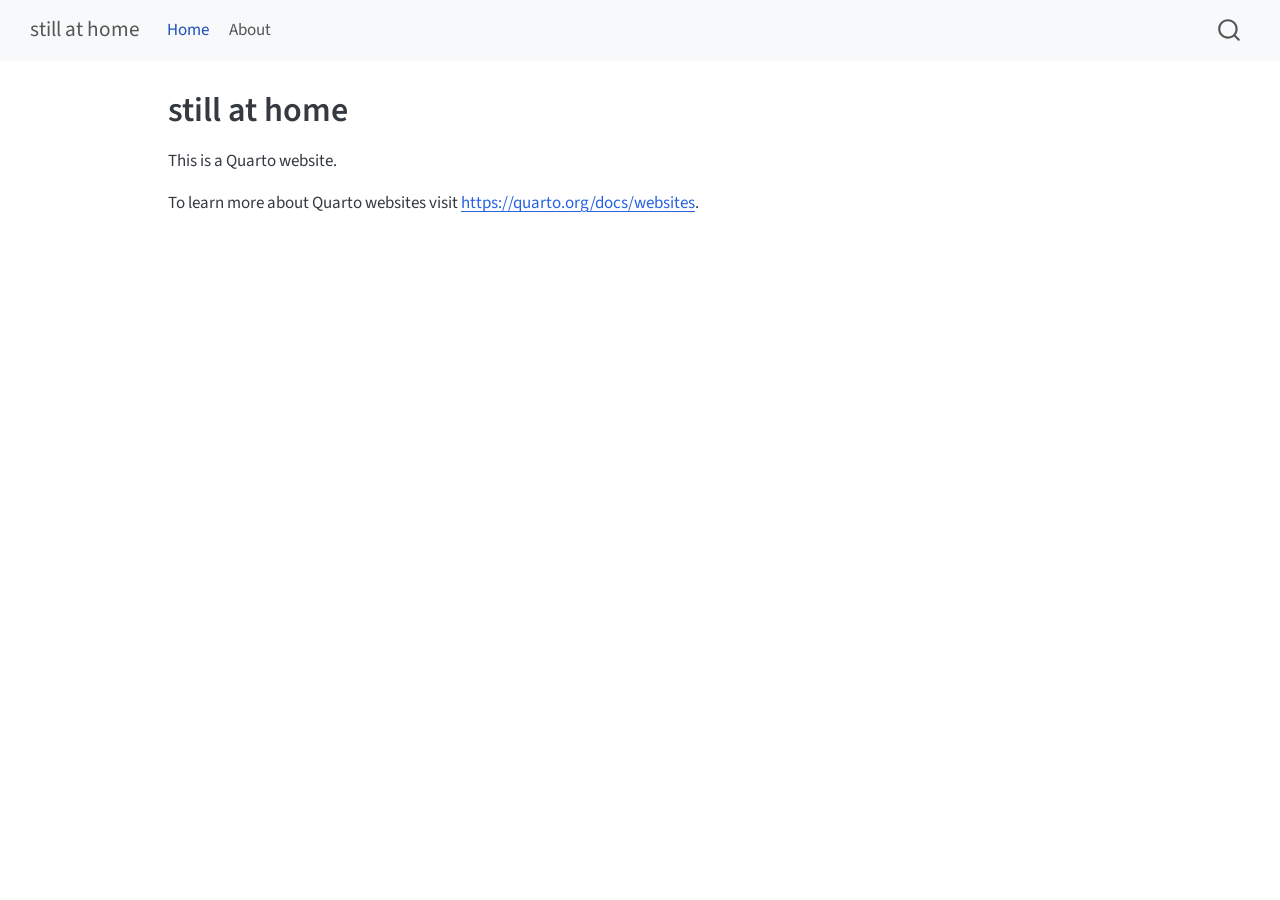
==== index.html @ 6b42e31c "Built site for gh-pages" ====
<!DOCTYPE html>
<html xmlns="http://www.w3.org/1999/xhtml" lang="en" xml:lang="en"><head>

<meta charset="utf-8">
<meta name="generator" content="quarto-1.10.19">

<meta name="viewport" content="width=device-width, initial-scale=1.0, user-scalable=yes">


<title>still at home</title>
<style>
/* Default styles provided by pandoc.
** See https://pandoc.org/MANUAL.html#variables-for-html for config info.
*/
span.smallcaps{font-variant: small-caps;}
div.columns{display: flex; gap: 1.5em;}
div.column{flex: auto;}
@media screen {
div.columns{gap: min(4vw, 1.5em);}
div.column{overflow-x: auto;}
}
div.hanging-indent{margin-left: 1.5em; text-indent: -1.5em;}
ul.task-list{list-style: none;}
ul.task-list li input[type="checkbox"] {
  width: 0.8em;
  margin: 0 0.8em 0.2em -1em; /* quarto-specific, see https://github.com/quarto-dev/quarto-cli/issues/4556 */ 
  vertical-align: middle;
}
</style>


<script src="site_libs/quarto-nav/quarto-nav.js"></script>
<script src="site_libs/quarto-nav/headroom.min.js"></script>
<script src="site_libs/clipboard/clipboard.min.js"></script>
<script src="site_libs/quarto-search/autocomplete.umd.js"></script>
<script src="site_libs/quarto-search/fuse.min.js"></script>
<script src="site_libs/quarto-search/quarto-search.js"></script>
<meta name="quarto:offset" content="./">
<script src="site_libs/quarto-html/quarto.js" type="module"></script>
<script src="site_libs/quarto-html/tabsets/tabsets.js" type="module"></script>
<script src="site_libs/quarto-html/popper.min.js"></script>
<script src="site_libs/quarto-html/tippy.umd.min.js"></script>
<script src="site_libs/quarto-html/anchor.min.js"></script>
<link href="site_libs/quarto-html/tippy.css" rel="stylesheet">
<link href="site_libs/quarto-html/quarto-syntax-highlighting-bf27225e3a48a9273f3daa8f8e829971.css" rel="stylesheet" id="quarto-text-highlighting-styles">
<script src="site_libs/bootstrap/bootstrap.min.js"></script>
<link href="site_libs/bootstrap/bootstrap-icons.css" rel="stylesheet">
<link href="site_libs/bootstrap/bootstrap-22ddd0bc8811bb05b22c9f1af5ad3da3.min.css" rel="stylesheet" append-hash="true" id="quarto-bootstrap" data-mode="light">
<script id="quarto-search-options" type="application/json">{
  "location": "navbar",
  "copy-button": false,
  "collapse-after": 3,
  "panel-placement": "end",
  "type": "overlay",
  "limit": 50,
  "keyboard-shortcut": [
    "f",
    "/",
    "s"
  ],
  "show-item-context": false,
  "language": {
    "search-no-results-text": "No results",
    "search-matching-documents-text": "matching documents",
    "search-copy-link-title": "Copy link to search",
    "search-hide-matches-text": "Hide additional matches",
    "search-more-match-text": "more match in this document",
    "search-more-matches-text": "more matches in this document",
    "search-clear-button-title": "Clear",
    "search-text-placeholder": "",
    "search-detached-cancel-button-title": "Cancel",
    "search-submit-button-title": "Submit",
    "search-label": "Search"
  }
}</script>


<link rel="stylesheet" href="styles.css">
</head>

<body class="nav-fixed quarto-light">

<div id="quarto-search-results"></div>
  <header id="quarto-header" class="headroom fixed-top">
    <nav class="navbar navbar-expand-lg " data-bs-theme="dark">
      <div class="navbar-container container-fluid">
      <div class="navbar-brand-container mx-auto">
    <a class="navbar-brand" href="./index.html">
    <span class="navbar-title">still at home</span>
    </a>
  </div>
            <div id="quarto-search" class="" title="Search"></div>
          <button class="navbar-toggler" type="button" data-bs-toggle="collapse" data-bs-target="#navbarCollapse" aria-controls="navbarCollapse" role="menu" aria-expanded="false" aria-label="Toggle navigation" onclick="if (window.quartoToggleHeadroom) { window.quartoToggleHeadroom(); }">
  <span class="navbar-toggler-icon"></span>
</button>
          <div class="collapse navbar-collapse" id="navbarCollapse">
            <ul class="navbar-nav navbar-nav-scroll me-auto">
  <li class="nav-item">
    <a class="nav-link active" href="./index.html" aria-current="page"> 
<span class="menu-text">Home</span></a>
  </li>  
  <li class="nav-item">
    <a class="nav-link" href="./about.html"> 
<span class="menu-text">About</span></a>
  </li>  
</ul>
          </div> <!-- /navcollapse -->
            <div class="quarto-navbar-tools">
</div>
      </div> <!-- /container-fluid -->
    </nav>
</header>
<!-- content -->
<div id="quarto-content" class="quarto-container page-columns page-rows-contents page-layout-article page-navbar">
<!-- sidebar -->
<!-- margin-sidebar -->
    <div id="quarto-margin-sidebar" class="sidebar margin-sidebar zindex-bottom">
        
    </div>
<!-- main -->
<main class="content" id="quarto-document-content">

<header id="title-block-header" class="quarto-title-block default">
<div class="quarto-title">
<h1 class="title">still at home</h1>
</div>



<div class="quarto-title-meta">

    
  
    
  </div>
  


</header>


<p>This is a Quarto website.</p>
<p>To learn more about Quarto websites visit <a href="https://quarto.org/docs/websites" class="uri">https://quarto.org/docs/websites</a>.</p>



</main> <!-- /main -->
<script id="quarto-html-after-body" type="application/javascript">
  window.document.addEventListener("DOMContentLoaded", function (event) {
    const icon = "";
    const anchorJS = new window.AnchorJS();
    anchorJS.options = {
      placement: 'right',
      icon: icon
    };
    anchorJS.add('.anchored');
    const isCodeAnnotation = (el) => {
      for (const clz of el.classList) {
        if (clz.startsWith('code-annotation-')) {                     
          return true;
        }
      }
      return false;
    }
    const onCopySuccess = function(e) {
      // button target
      const button = e.trigger;
      // don't keep focus
      button.blur();
      // flash "checked"
      button.classList.add('code-copy-button-checked');
      var currentTitle = button.getAttribute("title");
      button.setAttribute("title", "Copied!");
      let tooltip;
      if (window.bootstrap) {
        button.setAttribute("data-bs-toggle", "tooltip");
        button.setAttribute("data-bs-placement", "left");
        button.setAttribute("data-bs-title", "Copied!");
        tooltip = new bootstrap.Tooltip(button, 
          { trigger: "manual", 
            customClass: "code-copy-button-tooltip",
            offset: [0, -8]});
        tooltip.show();    
      }
      setTimeout(function() {
        if (tooltip) {
          tooltip.hide();
          button.removeAttribute("data-bs-title");
          button.removeAttribute("data-bs-toggle");
          button.removeAttribute("data-bs-placement");
        }
        button.setAttribute("title", currentTitle);
        button.classList.remove('code-copy-button-checked');
      }, 1000);
      // clear code selection
      e.clearSelection();
    }
    const getTextToCopy = function(trigger) {
      const outerScaffold = trigger.parentElement.cloneNode(true);
      const codeEl = outerScaffold.querySelector('code');
      for (const childEl of codeEl.children) {
        if (isCodeAnnotation(childEl)) {
          childEl.remove();
        }
      }
      return codeEl.innerText;
    }
    const clipboard = new window.ClipboardJS('.code-copy-button:not([data-in-quarto-modal])', {
      text: getTextToCopy
    });
    clipboard.on('success', onCopySuccess);
    if (window.document.getElementById('quarto-embedded-source-code-modal')) {
      const clipboardModal = new window.ClipboardJS('.code-copy-button[data-in-quarto-modal]', {
        text: getTextToCopy,
        container: window.document.getElementById('quarto-embedded-source-code-modal')
      });
      clipboardModal.on('success', onCopySuccess);
    }
      var localhostRegex = new RegExp(/^(?:http|https):\/\/localhost\:?[0-9]*\//);
      var mailtoRegex = new RegExp(/^mailto:/);
        var filterRegex = new RegExp('/' + window.location.host + '/');
      var isInternal = (href) => {
          return filterRegex.test(href) || localhostRegex.test(href) || mailtoRegex.test(href);
      }
      // Inspect non-navigation links and adorn them if external
     var links = window.document.querySelectorAll('a[href]:not(.nav-link):not(.navbar-brand):not(.toc-action):not(.sidebar-link):not(.sidebar-item-toggle):not(.pagination-link):not(.no-external):not([aria-hidden]):not(.dropdown-item):not(.quarto-navigation-tool):not(.about-link)');
      for (var i=0; i<links.length; i++) {
        const link = links[i];
        if (!isInternal(link.href)) {
          // undo the damage that might have been done by quarto-nav.js in the case of
          // links that we want to consider external
          if (link.dataset.originalHref !== undefined) {
            link.href = link.dataset.originalHref;
          }
        }
      }
    function tippyHover(el, contentFn, onTriggerFn, onUntriggerFn) {
      const config = {
        allowHTML: true,
        maxWidth: 500,
        delay: 100,
        arrow: false,
        appendTo: function(el) {
            return el.parentElement;
        },
        interactive: true,
        interactiveBorder: 10,
        theme: 'quarto',
        placement: 'bottom-start',
      };
      if (contentFn) {
        config.content = contentFn;
      }
      if (onTriggerFn) {
        config.onTrigger = onTriggerFn;
      }
      if (onUntriggerFn) {
        config.onUntrigger = onUntriggerFn;
      }
      window.tippy(el, config); 
    }
    const noterefs = window.document.querySelectorAll('a[role="doc-noteref"]');
    for (var i=0; i<noterefs.length; i++) {
      const ref = noterefs[i];
      tippyHover(ref, function() {
        // use id or data attribute instead here
        let href = ref.getAttribute('data-footnote-href') || ref.getAttribute('href');
        try { href = new URL(href).hash; } catch {}
        const id = href.replace(/^#\/?/, "");
        const note = window.document.getElementById(id);
        if (note) {
          return note.innerHTML;
        } else {
          return "";
        }
      });
    }
    const xrefs = window.document.querySelectorAll('a.quarto-xref');
    const processXRef = (id, note) => {
      // Strip column container classes
      const stripColumnClz = (el) => {
        el.classList.remove("page-full", "page-columns");
        if (el.children) {
          for (const child of el.children) {
            stripColumnClz(child);
          }
        }
      }
      stripColumnClz(note)
      if (id === null || id.startsWith('sec-')) {
        // Special case sections, only their first couple elements
        const container = document.createElement("div");
        if (note.children && note.children.length > 2) {
          container.appendChild(note.children[0].cloneNode(true));
          for (let i = 1; i < note.children.length; i++) {
            const child = note.children[i];
            if (child.tagName === "P" && child.innerText === "") {
              continue;
            } else {
              container.appendChild(child.cloneNode(true));
              break;
            }
          }
          if (window.Quarto?.typesetMath) {
            window.Quarto.typesetMath(container);
          }
          return container.innerHTML
        } else {
          if (window.Quarto?.typesetMath) {
            window.Quarto.typesetMath(note);
          }
          return note.innerHTML;
        }
      } else {
        // Remove any anchor links if they are present
        const anchorLink = note.querySelector('a.anchorjs-link');
        if (anchorLink) {
          anchorLink.remove();
        }
        if (window.Quarto?.typesetMath) {
          window.Quarto.typesetMath(note);
        }
        if (note.classList.contains("callout")) {
          return note.outerHTML;
        } else {
          return note.innerHTML;
        }
      }
    }
    for (var i=0; i<xrefs.length; i++) {
      const xref = xrefs[i];
      tippyHover(xref, undefined, function(instance) {
        instance.disable();
        let url = xref.getAttribute('href');
        let hash = undefined; 
        if (url.startsWith('#')) {
          hash = url;
        } else {
          try { hash = new URL(url).hash; } catch {}
        }
        if (hash) {
          const id = hash.replace(/^#\/?/, "");
          const note = window.document.getElementById(id);
          if (note !== null) {
            try {
              const html = processXRef(id, note.cloneNode(true));
              instance.setContent(html);
            } finally {
              instance.enable();
              instance.show();
            }
          } else {
            // See if we can fetch this
            fetch(url.split('#')[0])
            .then(res => res.text())
            .then(html => {
              const parser = new DOMParser();
              const htmlDoc = parser.parseFromString(html, "text/html");
              const note = htmlDoc.getElementById(id);
              if (note !== null) {
                const html = processXRef(id, note);
                instance.setContent(html);
              } 
            }).finally(() => {
              instance.enable();
              instance.show();
            });
          }
        } else {
          // See if we can fetch a full url (with no hash to target)
          // This is a special case and we should probably do some content thinning / targeting
          fetch(url)
          .then(res => res.text())
          .then(html => {
            const parser = new DOMParser();
            const htmlDoc = parser.parseFromString(html, "text/html");
            const note = htmlDoc.querySelector('main.content');
            if (note !== null) {
              // This should only happen for chapter cross references
              // (since there is no id in the URL)
              // remove the first header
              if (note.children.length > 0 && note.children[0].tagName === "HEADER") {
                note.children[0].remove();
              }
              const html = processXRef(null, note);
              instance.setContent(html);
            } 
          }).finally(() => {
            instance.enable();
            instance.show();
          });
        }
      }, function(instance) {
      });
    }
        let selectedAnnoteEl;
        const selectorForAnnotation = ( cell, annotation) => {
          let cellAttr = 'data-code-cell="' + cell + '"';
          let lineAttr = 'data-code-annotation="' +  annotation + '"';
          const selector = 'span[' + cellAttr + '][' + lineAttr + ']';
          return selector;
        }
        const selectCodeLines = (annoteEl) => {
          const doc = window.document;
          const targetCell = annoteEl.getAttribute("data-target-cell");
          const targetAnnotation = annoteEl.getAttribute("data-target-annotation");
          const annoteSpan = window.document.querySelector(selectorForAnnotation(targetCell, targetAnnotation));
          const lines = annoteSpan.getAttribute("data-code-lines").split(",");
          const lineIds = lines.map((line) => {
            return targetCell + "-" + line;
          })
          let top = null;
          let height = null;
          let parent = null;
          if (lineIds.length > 0) {
              //compute the position of the single el (top and bottom and make a div)
              const el = window.document.getElementById(lineIds[0]);
              top = el.offsetTop;
              height = el.offsetHeight;
              parent = el.parentElement.parentElement;
            if (lineIds.length > 1) {
              const lastEl = window.document.getElementById(lineIds[lineIds.length - 1]);
              const bottom = lastEl.offsetTop + lastEl.offsetHeight;
              height = bottom - top;
            }
            if (top !== null && height !== null && parent !== null) {
              // cook up a div (if necessary) and position it 
              let div = window.document.getElementById("code-annotation-line-highlight");
              if (div === null) {
                div = window.document.createElement("div");
                div.setAttribute("id", "code-annotation-line-highlight");
                div.style.position = 'absolute';
                parent.appendChild(div);
              }
              div.style.top = top - 2 + "px";
              div.style.height = height + 4 + "px";
              div.style.left = 0;
              let gutterDiv = window.document.getElementById("code-annotation-line-highlight-gutter");
              if (gutterDiv === null) {
                gutterDiv = window.document.createElement("div");
                gutterDiv.setAttribute("id", "code-annotation-line-highlight-gutter");
                gutterDiv.style.position = 'absolute';
                const codeCell = window.document.getElementById(targetCell);
                const gutter = codeCell.querySelector('.code-annotation-gutter');
                gutter.appendChild(gutterDiv);
              }
              gutterDiv.style.top = top - 2 + "px";
              gutterDiv.style.height = height + 4 + "px";
            }
            selectedAnnoteEl = annoteEl;
          }
        };
        const unselectCodeLines = () => {
          const elementsIds = ["code-annotation-line-highlight", "code-annotation-line-highlight-gutter"];
          elementsIds.forEach((elId) => {
            const div = window.document.getElementById(elId);
            if (div) {
              div.remove();
            }
          });
          selectedAnnoteEl = undefined;
        };
          // Handle positioning of the toggle
      window.addEventListener(
        "resize",
        throttle(() => {
          elRect = undefined;
          if (selectedAnnoteEl) {
            selectCodeLines(selectedAnnoteEl);
          }
        }, 10)
      );
      function throttle(fn, ms) {
      let throttle = false;
      let timer;
        return (...args) => {
          if(!throttle) { // first call gets through
              fn.apply(this, args);
              throttle = true;
          } else { // all the others get throttled
              if(timer) clearTimeout(timer); // cancel #2
              timer = setTimeout(() => {
                fn.apply(this, args);
                timer = throttle = false;
              }, ms);
          }
        };
      }
        // Attach click handler to the DT
        const annoteDls = window.document.querySelectorAll('dt[data-target-cell]');
        for (const annoteDlNode of annoteDls) {
          annoteDlNode.addEventListener('click', (event) => {
            const clickedEl = event.target;
            if (clickedEl !== selectedAnnoteEl) {
              unselectCodeLines();
              const activeEl = window.document.querySelector('dt[data-target-cell].code-annotation-active');
              if (activeEl) {
                activeEl.classList.remove('code-annotation-active');
              }
              selectCodeLines(clickedEl);
              clickedEl.classList.add('code-annotation-active');
            } else {
              // Unselect the line
              unselectCodeLines();
              clickedEl.classList.remove('code-annotation-active');
            }
          });
        }
    const findCites = (el) => {
      const parentEl = el.parentElement;
      if (parentEl) {
        const cites = parentEl.dataset.cites;
        if (cites) {
          return {
            el,
            cites: cites.split(' ')
          };
        } else {
          return findCites(el.parentElement)
        }
      } else {
        return undefined;
      }
    };
    var bibliorefs = window.document.querySelectorAll('a[role="doc-biblioref"]');
    for (var i=0; i<bibliorefs.length; i++) {
      const ref = bibliorefs[i];
      const citeInfo = findCites(ref);
      if (citeInfo) {
        tippyHover(citeInfo.el, function() {
          var popup = window.document.createElement('div');
          citeInfo.cites.forEach(function(cite) {
            var citeDiv = window.document.createElement('div');
            citeDiv.classList.add('hanging-indent');
            citeDiv.classList.add('csl-entry');
            var biblioDiv = window.document.getElementById('ref-' + cite);
            if (biblioDiv) {
              citeDiv.innerHTML = biblioDiv.innerHTML;
            }
            popup.appendChild(citeDiv);
          });
          return popup.innerHTML;
        });
      }
    }
  });
  </script>
</div> <!-- /content -->




</body></html>
---- site_libs/quarto-html/tippy.css ----
.tippy-box[data-animation=fade][data-state=hidden]{opacity:0}[data-tippy-root]{max-width:calc(100vw - 10px)}.tippy-box{position:relative;background-color:#333;color:#fff;border-radius:4px;font-size:14px;line-height:1.4;white-space:normal;outline:0;transition-property:transform,visibility,opacity}.tippy-box[data-placement^=top]>.tippy-arrow{bottom:0}.tippy-box[data-placement^=top]>.tippy-arrow:before{bottom:-7px;left:0;border-width:8px 8px 0;border-top-color:initial;transform-origin:center top}.tippy-box[data-placement^=bottom]>.tippy-arrow{top:0}.tippy-box[data-placement^=bottom]>.tippy-arrow:before{top:-7px;left:0;border-width:0 8px 8px;border-bottom-color:initial;transform-origin:center bottom}.tippy-box[data-placement^=left]>.tippy-arrow{right:0}.tippy-box[data-placement^=left]>.tippy-arrow:before{border-width:8px 0 8px 8px;border-left-color:initial;right:-7px;transform-origin:center left}.tippy-box[data-placement^=right]>.tippy-arrow{left:0}.tippy-box[data-placement^=right]>.tippy-arrow:before{left:-7px;border-width:8px 8px 8px 0;border-right-color:initial;transform-origin:center right}.tippy-box[data-inertia][data-state=visible]{transition-timing-function:cubic-bezier(.54,1.5,.38,1.11)}.tippy-arrow{width:16px;height:16px;color:#333}.tippy-arrow:before{content:"";position:absolute;border-color:transparent;border-style:solid}.tippy-content{position:relative;padding:5px 9px;z-index:1}
---- site_libs/quarto-html/quarto-syntax-highlighting-bf27225e3a48a9273f3daa8f8e829971.css ----
/* quarto syntax highlight colors */
:root {
  --quarto-hl-ot-color: #003B4F;
  --quarto-hl-at-color: #657422;
  --quarto-hl-ss-color: #20794D;
  --quarto-hl-an-color: #5E5E5E;
  --quarto-hl-fu-color: #4758AB;
  --quarto-hl-st-color: #20794D;
  --quarto-hl-cf-color: #003B4F;
  --quarto-hl-op-color: #5E5E5E;
  --quarto-hl-er-color: #AD0000;
  --quarto-hl-bn-color: #AD0000;
  --quarto-hl-al-color: #AD0000;
  --quarto-hl-va-color: #111111;
  --quarto-hl-bu-color: inherit;
  --quarto-hl-ex-color: inherit;
  --quarto-hl-pp-color: #AD0000;
  --quarto-hl-in-color: #5E5E5E;
  --quarto-hl-vs-color: #20794D;
  --quarto-hl-wa-color: #5E5E5E;
  --quarto-hl-do-color: #5E5E5E;
  --quarto-hl-im-color: #00769E;
  --quarto-hl-ch-color: #20794D;
  --quarto-hl-dt-color: #AD0000;
  --quarto-hl-fl-color: #AD0000;
  --quarto-hl-co-color: #5E5E5E;
  --quarto-hl-cv-color: #5E5E5E;
  --quarto-hl-cn-color: #8f5902;
  --quarto-hl-sc-color: #5E5E5E;
  --quarto-hl-dv-color: #AD0000;
  --quarto-hl-kw-color: #003B4F;
}

/* other quarto variables */
:root {
  --quarto-font-monospace: SFMono-Regular, Menlo, Monaco, Consolas, "Liberation Mono", "Courier New", monospace;
}

/* syntax highlight based on Pandoc's rules */
pre > code.sourceCode > span {
  color: #003B4F;
}

code.sourceCode > span {
  color: #003B4F;
}

div.sourceCode,
div.sourceCode pre.sourceCode {
  color: #003B4F;
}

/* Normal */
code span {
  color: #003B4F;
}

/* Alert */
code span.al {
  color: #AD0000;
  font-style: inherit;
}

/* Annotation */
code span.an {
  color: #5E5E5E;
  font-style: inherit;
}

/* Attribute */
code span.at {
  color: #657422;
  font-style: inherit;
}

/* BaseN */
code span.bn {
  color: #AD0000;
  font-style: inherit;
}

/* BuiltIn */
code span.bu {
  font-style: inherit;
}

/* ControlFlow */
code span.cf {
  color: #003B4F;
  font-weight: bold;
  font-style: inherit;
}

/* Char */
code span.ch {
  color: #20794D;
  font-style: inherit;
}

/* Constant */
code span.cn {
  color: #8f5902;
  font-style: inherit;
}

/* Comment */
code span.co {
  color: #5E5E5E;
  font-style: inherit;
}

/* CommentVar */
code span.cv {
  color: #5E5E5E;
  font-style: italic;
}

/* Documentation */
code span.do {
  color: #5E5E5E;
  font-style: italic;
}

/* DataType */
code span.dt {
  color: #AD0000;
  font-style: inherit;
}

/* DecVal */
code span.dv {
  color: #AD0000;
  font-style: inherit;
}

/* Error */
code span.er {
  color: #AD0000;
  font-style: inherit;
}

/* Extension */
code span.ex {
  font-style: inherit;
}

/* Float */
code span.fl {
  color: #AD0000;
  font-style: inherit;
}

/* Function */
code span.fu {
  color: #4758AB;
  font-style: inherit;
}

/* Import */
code span.im {
  color: #00769E;
  font-style: inherit;
}

/* Information */
code span.in {
  color: #5E5E5E;
  font-style: inherit;
}

/* Keyword */
code span.kw {
  color: #003B4F;
  font-weight: bold;
  font-style: inherit;
}

/* Operator */
code span.op {
  color: #5E5E5E;
  font-style: inherit;
}

/* Other */
code span.ot {
  color: #003B4F;
  font-style: inherit;
}

/* Preprocessor */
code span.pp {
  color: #AD0000;
  font-style: inherit;
}

/* SpecialChar */
code span.sc {
  color: #5E5E5E;
  font-style: inherit;
}

/* SpecialString */
code span.ss {
  color: #20794D;
  font-style: inherit;
}

/* String */
code span.st {
  color: #20794D;
  font-style: inherit;
}

/* Variable */
code span.va {
  color: #111111;
  font-style: inherit;
}

/* VerbatimString */
code span.vs {
  color: #20794D;
  font-style: inherit;
}

/* Warning */
code span.wa {
  color: #5E5E5E;
  font-style: italic;
}

.prevent-inlining {
  content: "</";
}

/*# sourceMappingURL=8be38f48d34c45af72792cbd699585e7.css.map */
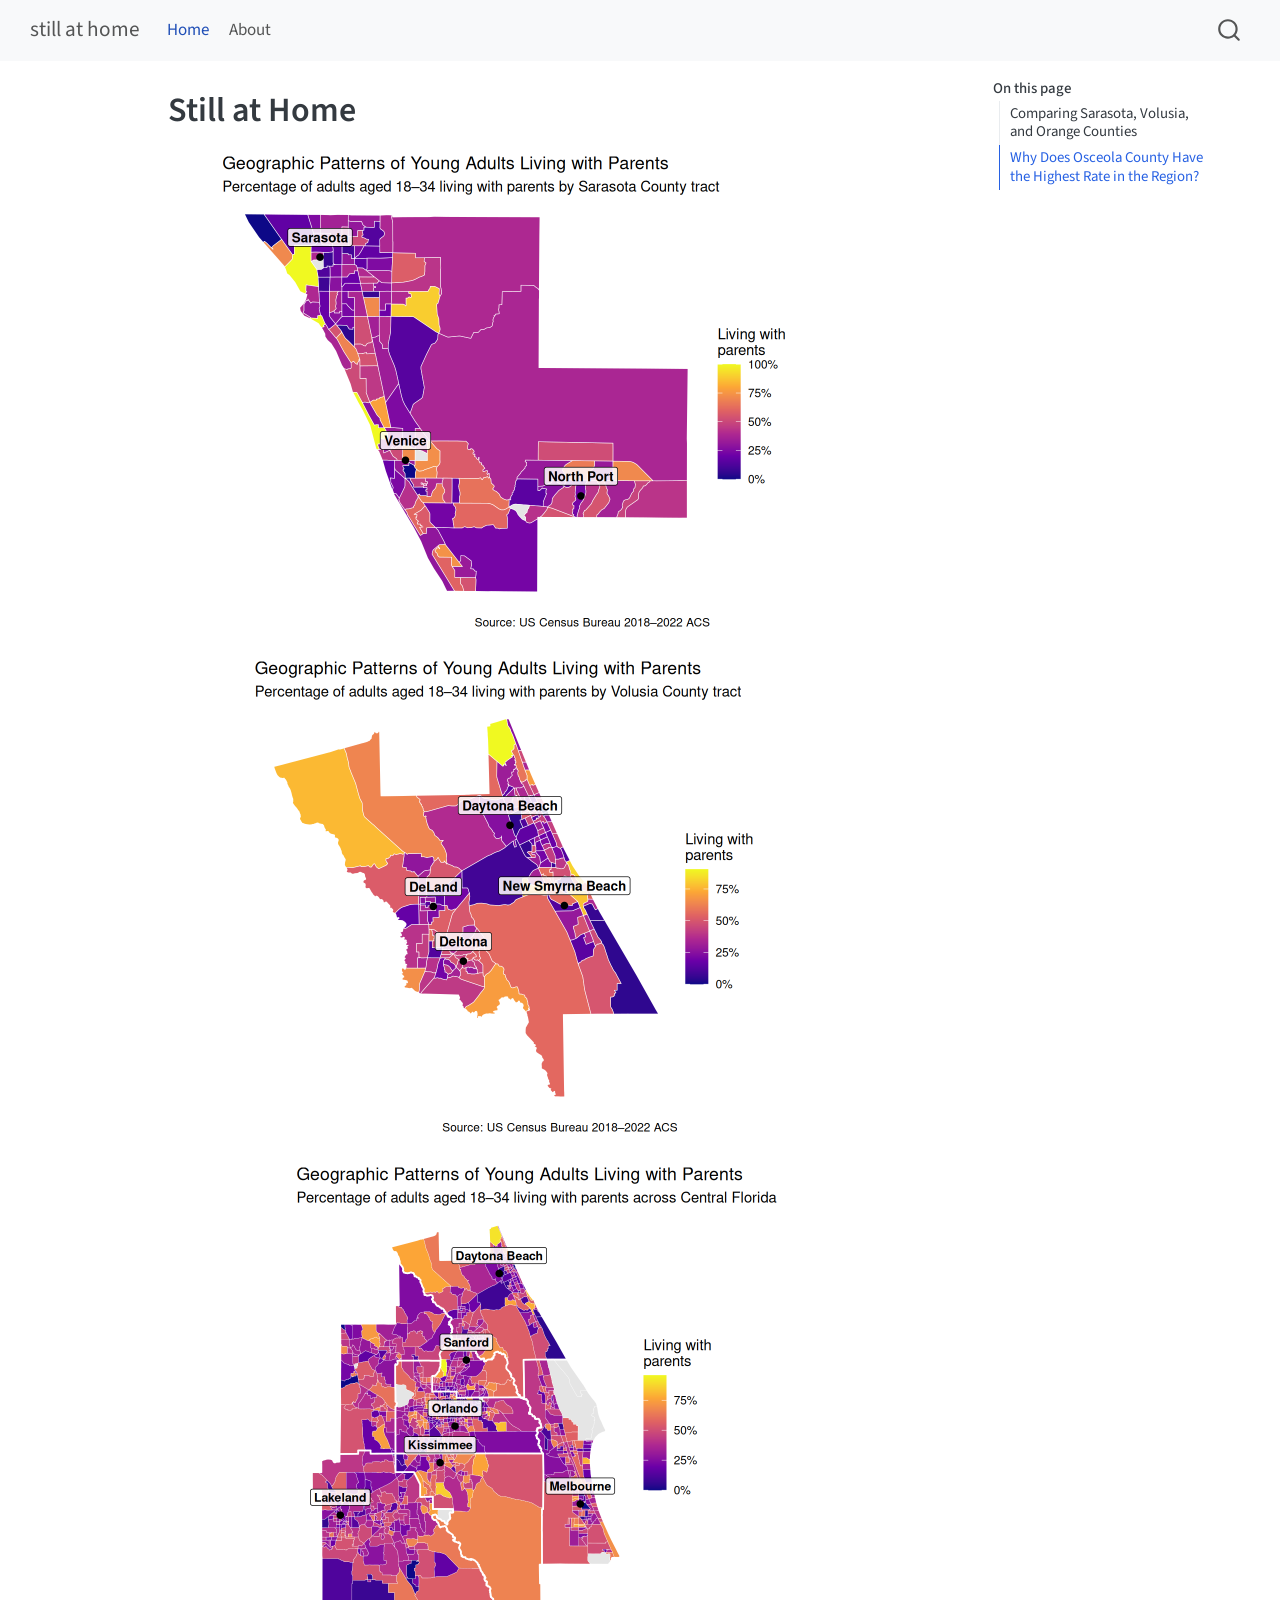
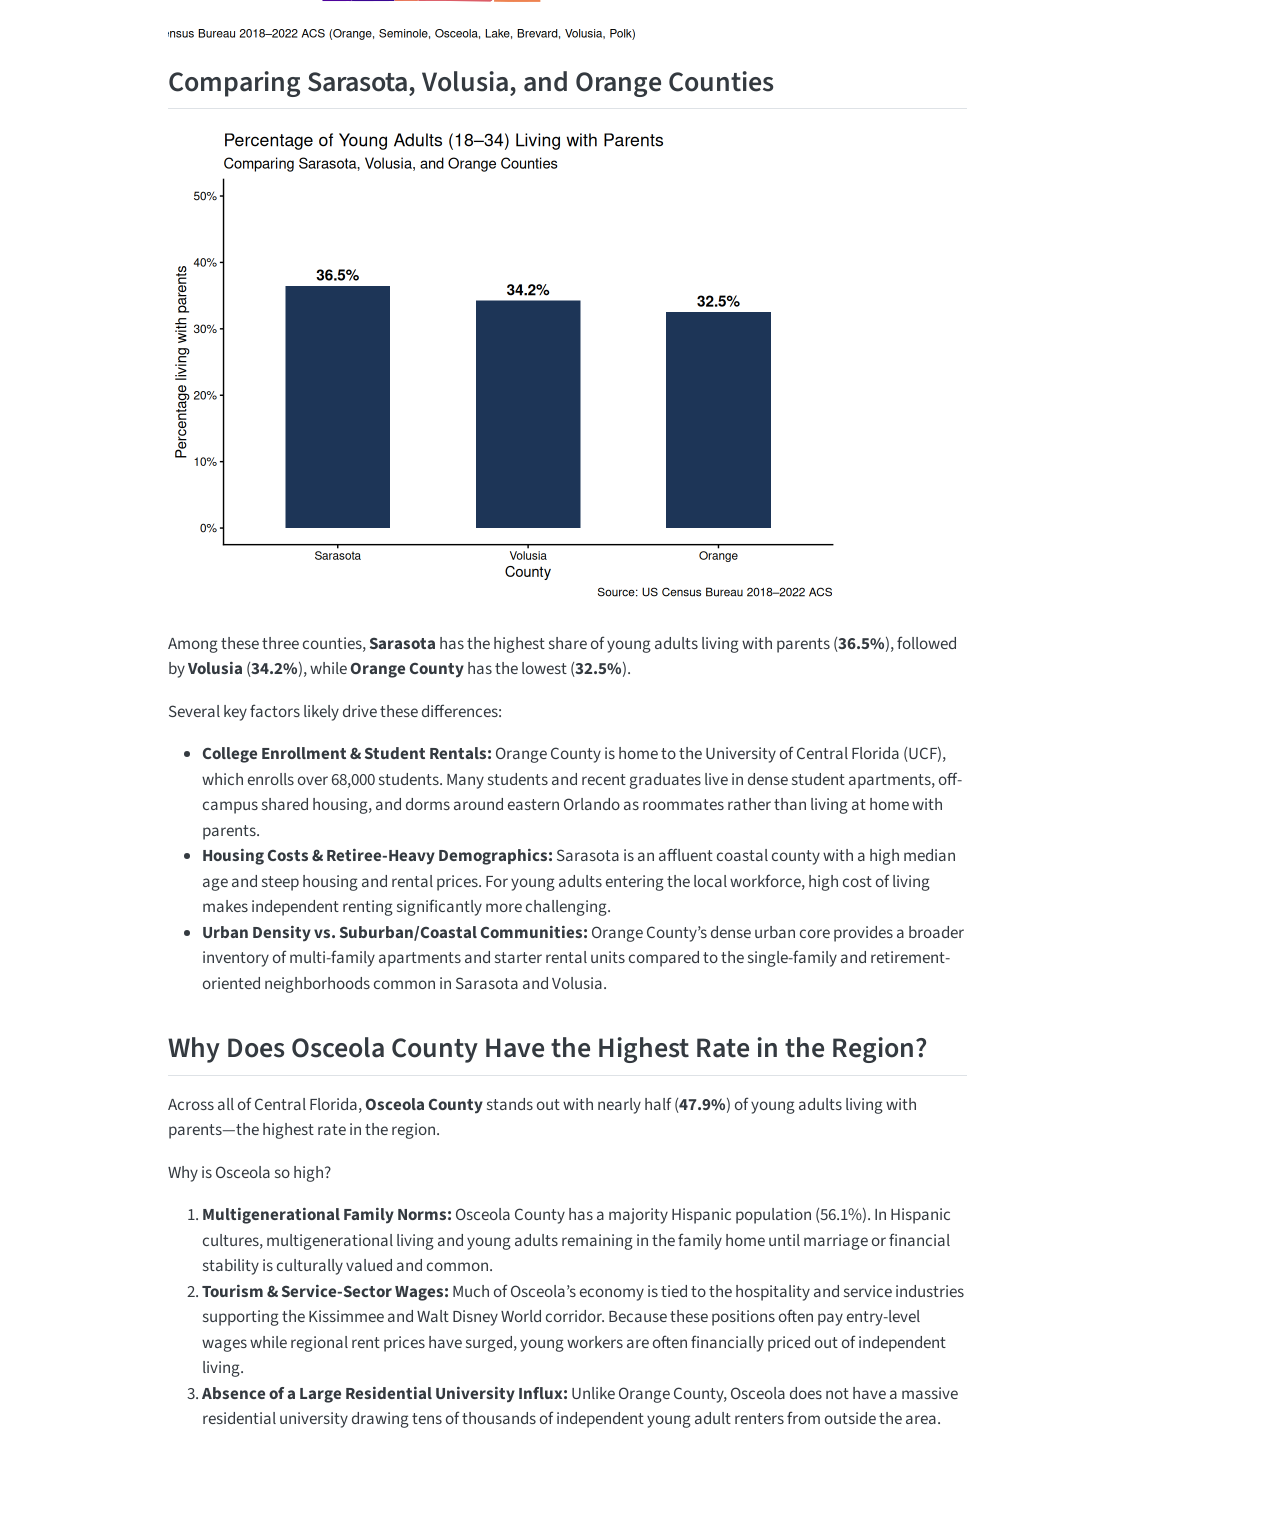
==== commit 492e9e89: "Built site for gh-pages" ====
--- a/index.html
+++ b/index.html
@@ -7,7 +7,7 @@
 <meta name="viewport" content="width=device-width, initial-scale=1.0, user-scalable=yes">
 
 
-<title>still at home</title>
+<title>Still at Home – still at home</title>
 <style>
 /* Default styles provided by pandoc.
 ** See https://pandoc.org/MANUAL.html#variables-for-html for config info.
@@ -114,15 +114,22 @@
 <div id="quarto-content" class="quarto-container page-columns page-rows-contents page-layout-article page-navbar">
 <!-- sidebar -->
 <!-- margin-sidebar -->
-    <div id="quarto-margin-sidebar" class="sidebar margin-sidebar zindex-bottom">
-        
+    <div id="quarto-margin-sidebar" class="sidebar margin-sidebar">
+        <nav id="TOC" role="doc-toc" class="toc-active">
+    <h2 id="toc-title">On this page</h2>
+   
+  <ul>
+  <li><a href="#comparing-sarasota-volusia-and-orange-counties" id="toc-comparing-sarasota-volusia-and-orange-counties" class="nav-link active" data-scroll-target="#comparing-sarasota-volusia-and-orange-counties">Comparing Sarasota, Volusia, and Orange Counties</a></li>
+  <li><a href="#why-does-osceola-county-have-the-highest-rate-in-the-region" id="toc-why-does-osceola-county-have-the-highest-rate-in-the-region" class="nav-link" data-scroll-target="#why-does-osceola-county-have-the-highest-rate-in-the-region">Why Does Osceola County Have the Highest Rate in the Region?</a></li>
+  </ul>
+</nav>
     </div>
 <!-- main -->
 <main class="content" id="quarto-document-content">
 
 <header id="title-block-header" class="quarto-title-block default">
 <div class="quarto-title">
-<h1 class="title">still at home</h1>
+<h1 class="title">Still at Home</h1>
 </div>
 
 
@@ -139,10 +146,64 @@
 </header>
 
 
-<p>This is a Quarto website.</p>
-<p>To learn more about Quarto websites visit <a href="https://quarto.org/docs/websites" class="uri">https://quarto.org/docs/websites</a>.</p>
-
-
+<div class="cell">
+<div class="cell-output-display">
+<div>
+<figure class="figure">
+<p><img src="index_files/figure-html/plot-map-1.png" class="img-fluid figure-img" width="672"></p>
+</figure>
+</div>
+</div>
+</div>
+<div class="cell">
+<div class="cell-output-display">
+<div>
+<figure class="figure">
+<p><img src="index_files/figure-html/plot-volusia-map-1.png" class="img-fluid figure-img" width="672"></p>
+</figure>
+</div>
+</div>
+</div>
+<div class="cell">
+<div class="cell-output-display">
+<div>
+<figure class="figure">
+<p><img src="index_files/figure-html/plot-central-florida-map-1.png" class="img-fluid figure-img" width="672"></p>
+</figure>
+</div>
+</div>
+</div>
+<section id="comparing-sarasota-volusia-and-orange-counties" class="level2">
+<h2 class="anchored" data-anchor-id="comparing-sarasota-volusia-and-orange-counties">Comparing Sarasota, Volusia, and Orange Counties</h2>
+<div class="cell">
+<div class="cell-output-display">
+<div>
+<figure class="figure">
+<p><img src="index_files/figure-html/plot-county-comparison-1.png" class="img-fluid figure-img" width="672"></p>
+</figure>
+</div>
+</div>
+</div>
+<p>Among these three counties, <strong>Sarasota</strong> has the highest share of young adults living with parents (<strong>36.5%</strong>), followed by <strong>Volusia</strong> (<strong>34.2%</strong>), while <strong>Orange County</strong> has the lowest (<strong>32.5%</strong>).</p>
+<p>Several key factors likely drive these differences:</p>
+<ul>
+<li><strong>College Enrollment &amp; Student Rentals:</strong> Orange County is home to the University of Central Florida (UCF), which enrolls over 68,000 students. Many students and recent graduates live in dense student apartments, off-campus shared housing, and dorms around eastern Orlando as roommates rather than living at home with parents.</li>
+<li><strong>Housing Costs &amp; Retiree-Heavy Demographics:</strong> Sarasota is an affluent coastal county with a high median age and steep housing and rental prices. For young adults entering the local workforce, high cost of living makes independent renting significantly more challenging.</li>
+<li><strong>Urban Density vs.&nbsp;Suburban/Coastal Communities:</strong> Orange County’s dense urban core provides a broader inventory of multi-family apartments and starter rental units compared to the single-family and retirement-oriented neighborhoods common in Sarasota and Volusia.</li>
+</ul>
+</section>
+<section id="why-does-osceola-county-have-the-highest-rate-in-the-region" class="level2">
+<h2 class="anchored" data-anchor-id="why-does-osceola-county-have-the-highest-rate-in-the-region">Why Does Osceola County Have the Highest Rate in the Region?</h2>
+<p>Across all of Central Florida, <strong>Osceola County</strong> stands out with nearly half (<strong>47.9%</strong>) of young adults living with parents—the highest rate in the region.</p>
+<p>Why is Osceola so high?</p>
+<ol type="1">
+<li><strong>Multigenerational Family Norms:</strong> Osceola County has a majority Hispanic population (56.1%). In Hispanic cultures, multigenerational living and young adults remaining in the family home until marriage or financial stability is culturally valued and common.</li>
+<li><strong>Tourism &amp; Service-Sector Wages:</strong> Much of Osceola’s economy is tied to the hospitality and service industries supporting the Kissimmee and Walt Disney World corridor. Because these positions often pay entry-level wages while regional rent prices have surged, young workers are often financially priced out of independent living.</li>
+<li><strong>Absence of a Large Residential University Influx:</strong> Unlike Orange County, Osceola does not have a massive residential university drawing tens of thousands of independent young adult renters from outside the area.</li>
+</ol>
+
+
+</section>
 
 </main> <!-- /main -->
 <script id="quarto-html-after-body" type="application/javascript">
@@ -218,7 +279,7 @@
     }
       var localhostRegex = new RegExp(/^(?:http|https):\/\/localhost\:?[0-9]*\//);
       var mailtoRegex = new RegExp(/^mailto:/);
-        var filterRegex = new RegExp('/' + window.location.host + '/');
+        var filterRegex = new RegExp("https:\/\/alainak42\.github\.io\/living\/");
       var isInternal = (href) => {
           return filterRegex.test(href) || localhostRegex.test(href) || mailtoRegex.test(href);
       }
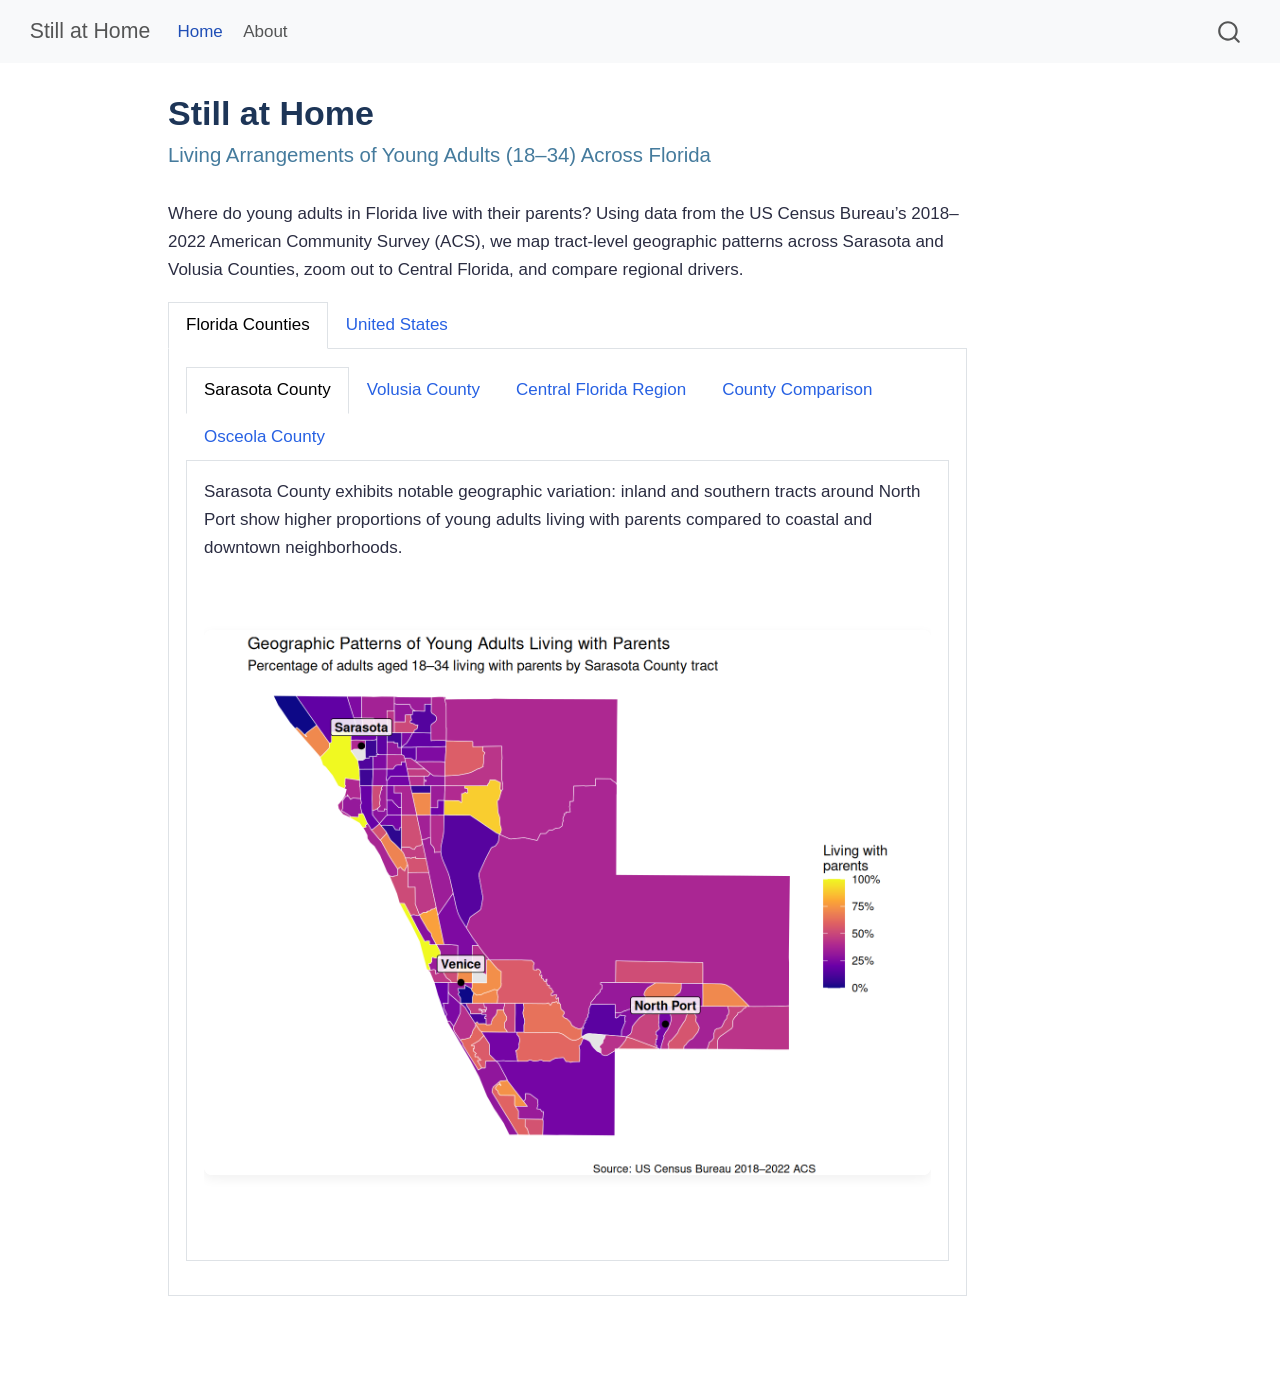
==== commit 9dfbd56c: "Built site for gh-pages" ====
--- a/index.html
+++ b/index.html
@@ -7,7 +7,7 @@
 <meta name="viewport" content="width=device-width, initial-scale=1.0, user-scalable=yes">
 
 
-<title>Still at Home – still at home</title>
+<title>Still at Home</title>
 <style>
 /* Default styles provided by pandoc.
 ** See https://pandoc.org/MANUAL.html#variables-for-html for config info.
@@ -73,6 +73,17 @@
     "search-label": "Search"
   }
 }</script>
+<script src="site_libs/htmlwidgets-1.6.4/htmlwidgets.js"></script>
+<script src="site_libs/jquery-3.6.0/jquery-3.6.0.min.js"></script>
+<link href="site_libs/leaflet-1.3.1/leaflet.css" rel="stylesheet">
+<script src="site_libs/leaflet-1.3.1/leaflet.js"></script>
+<link href="site_libs/leafletfix-1.0.0/leafletfix.css" rel="stylesheet">
+<script src="site_libs/proj4-2.6.2/proj4.min.js"></script>
+<script src="site_libs/Proj4Leaflet-1.0.1/proj4leaflet.js"></script>
+<link href="site_libs/rstudio_leaflet-1.3.1/rstudio_leaflet.css" rel="stylesheet">
+<script src="site_libs/leaflet-binding-2.2.3/leaflet.js"></script>
+<script src="site_libs/leaflet-providers-3.0.0/leaflet-providers.js"></script>
+<script src="site_libs/leaflet-providers-plugin-2.2.3/leaflet-providers-plugin.js"></script>
 
 
 <link rel="stylesheet" href="styles.css">
@@ -86,7 +97,7 @@
       <div class="navbar-container container-fluid">
       <div class="navbar-brand-container mx-auto">
     <a class="navbar-brand" href="./index.html">
-    <span class="navbar-title">still at home</span>
+    <span class="navbar-title">Still at Home</span>
     </a>
   </div>
             <div id="quarto-search" class="" title="Search"></div>
@@ -114,15 +125,8 @@
 <div id="quarto-content" class="quarto-container page-columns page-rows-contents page-layout-article page-navbar">
 <!-- sidebar -->
 <!-- margin-sidebar -->
-    <div id="quarto-margin-sidebar" class="sidebar margin-sidebar">
-        <nav id="TOC" role="doc-toc" class="toc-active">
-    <h2 id="toc-title">On this page</h2>
-   
-  <ul>
-  <li><a href="#comparing-sarasota-volusia-and-orange-counties" id="toc-comparing-sarasota-volusia-and-orange-counties" class="nav-link active" data-scroll-target="#comparing-sarasota-volusia-and-orange-counties">Comparing Sarasota, Volusia, and Orange Counties</a></li>
-  <li><a href="#why-does-osceola-county-have-the-highest-rate-in-the-region" id="toc-why-does-osceola-county-have-the-highest-rate-in-the-region" class="nav-link" data-scroll-target="#why-does-osceola-county-have-the-highest-rate-in-the-region">Why Does Osceola County Have the Highest Rate in the Region?</a></li>
-  </ul>
-</nav>
+    <div id="quarto-margin-sidebar" class="sidebar margin-sidebar zindex-bottom">
+        
     </div>
 <!-- main -->
 <main class="content" id="quarto-document-content">
@@ -130,6 +134,7 @@
 <header id="title-block-header" class="quarto-title-block default">
 <div class="quarto-title">
 <h1 class="title">Still at Home</h1>
+<p class="subtitle lead">Living Arrangements of Young Adults (18–34) Across Florida</p>
 </div>
 
 
@@ -146,40 +151,56 @@
 </header>
 
 
-<div class="cell">
+<p>Where do young adults in Florida live with their parents? Using data from the US Census Bureau’s 2018–2022 American Community Survey (ACS), we map tract-level geographic patterns across Sarasota and Volusia Counties, zoom out to Central Florida, and compare regional drivers.</p>
+<div class="tabset-margin-container"></div><div class="panel-tabset">
+<ul class="nav nav-tabs" role="tablist"><li class="nav-item" role="presentation"><a class="nav-link active" id="tabset-2-1-tab" data-bs-toggle="tab" data-bs-target="#tabset-2-1" role="tab" aria-controls="tabset-2-1" aria-selected="true" href="">Florida Counties</a></li><li class="nav-item" role="presentation"><a class="nav-link" id="tabset-2-2-tab" data-bs-toggle="tab" data-bs-target="#tabset-2-2" role="tab" aria-controls="tabset-2-2" aria-selected="false" href="">United States</a></li></ul>
+<div class="tab-content">
+<div id="tabset-2-1" class="tab-pane active" role="tabpanel" aria-labelledby="tabset-2-1-tab">
+<div class="tabset-margin-container"></div><div class="panel-tabset">
+<ul class="nav nav-tabs" role="tablist"><li class="nav-item" role="presentation"><a class="nav-link active" id="tabset-1-1-tab" data-bs-toggle="tab" data-bs-target="#tabset-1-1" role="tab" aria-controls="tabset-1-1" aria-selected="true" href="">Sarasota County</a></li><li class="nav-item" role="presentation"><a class="nav-link" id="tabset-1-2-tab" data-bs-toggle="tab" data-bs-target="#tabset-1-2" role="tab" aria-controls="tabset-1-2" aria-selected="false" href="">Volusia County</a></li><li class="nav-item" role="presentation"><a class="nav-link" id="tabset-1-3-tab" data-bs-toggle="tab" data-bs-target="#tabset-1-3" role="tab" aria-controls="tabset-1-3" aria-selected="false" href="">Central Florida Region</a></li><li class="nav-item" role="presentation"><a class="nav-link" id="tabset-1-4-tab" data-bs-toggle="tab" data-bs-target="#tabset-1-4" role="tab" aria-controls="tabset-1-4" aria-selected="false" href="">County Comparison</a></li><li class="nav-item" role="presentation"><a class="nav-link" id="tabset-1-5-tab" data-bs-toggle="tab" data-bs-target="#tabset-1-5" role="tab" aria-controls="tabset-1-5" aria-selected="false" href="">Osceola County</a></li></ul>
+<div class="tab-content">
+<div id="tabset-1-1" class="tab-pane active" role="tabpanel" aria-labelledby="tabset-1-1-tab">
+<p>Sarasota County exhibits notable geographic variation: inland and southern tracts around North Port show higher proportions of young adults living with parents compared to coastal and downtown neighborhoods.</p>
+<div class="cell" data-layout-align="center">
 <div class="cell-output-display">
-<div>
+<div class="quarto-figure quarto-figure-center">
 <figure class="figure">
-<p><img src="index_files/figure-html/plot-map-1.png" class="img-fluid figure-img" width="672"></p>
+<p><img src="index_files/figure-html/plot-map-1.png" class="img-fluid quarto-figure quarto-figure-center figure-img" width="768"></p>
 </figure>
 </div>
 </div>
 </div>
-<div class="cell">
+</div>
+<div id="tabset-1-2" class="tab-pane" role="tabpanel" aria-labelledby="tabset-1-2-tab">
+<p>In Volusia County, young adults living with parents are particularly concentrated in suburban inland communities like Deltona, contrasted with coastal tracts near Daytona Beach and New Smyrna Beach.</p>
+<div class="cell" data-layout-align="center">
 <div class="cell-output-display">
-<div>
+<div class="quarto-figure quarto-figure-center">
 <figure class="figure">
-<p><img src="index_files/figure-html/plot-volusia-map-1.png" class="img-fluid figure-img" width="672"></p>
+<p><img src="index_files/figure-html/plot-volusia-map-1.png" class="img-fluid quarto-figure quarto-figure-center figure-img" width="768"></p>
 </figure>
 </div>
 </div>
 </div>
-<div class="cell">
+</div>
+<div id="tabset-1-3" class="tab-pane" role="tabpanel" aria-labelledby="tabset-1-3-tab">
+<p>Zooming out to seven counties across Central Florida (Orange, Seminole, Osceola, Lake, Brevard, Volusia, and Polk) highlights a regional divide: rates are highest across southern inland tracts, while central Orlando tracts feature lower shares.</p>
+<div class="cell" data-layout-align="center">
 <div class="cell-output-display">
-<div>
+<div class="quarto-figure quarto-figure-center">
 <figure class="figure">
-<p><img src="index_files/figure-html/plot-central-florida-map-1.png" class="img-fluid figure-img" width="672"></p>
+<p><img src="index_files/figure-html/plot-central-florida-map-1.png" class="img-fluid quarto-figure quarto-figure-center figure-img" width="864"></p>
 </figure>
 </div>
 </div>
 </div>
-<section id="comparing-sarasota-volusia-and-orange-counties" class="level2">
-<h2 class="anchored" data-anchor-id="comparing-sarasota-volusia-and-orange-counties">Comparing Sarasota, Volusia, and Orange Counties</h2>
-<div class="cell">
+</div>
+<div id="tabset-1-4" class="tab-pane" role="tabpanel" aria-labelledby="tabset-1-4-tab">
+<div class="cell" data-layout-align="center">
 <div class="cell-output-display">
-<div>
+<div class="quarto-figure quarto-figure-center">
 <figure class="figure">
-<p><img src="index_files/figure-html/plot-county-comparison-1.png" class="img-fluid figure-img" width="672"></p>
+<p><img src="index_files/figure-html/plot-county-comparison-1.png" class="img-fluid quarto-figure quarto-figure-center figure-img" width="672"></p>
 </figure>
 </div>
 </div>
@@ -191,19 +212,43 @@
 <li><strong>Housing Costs &amp; Retiree-Heavy Demographics:</strong> Sarasota is an affluent coastal county with a high median age and steep housing and rental prices. For young adults entering the local workforce, high cost of living makes independent renting significantly more challenging.</li>
 <li><strong>Urban Density vs.&nbsp;Suburban/Coastal Communities:</strong> Orange County’s dense urban core provides a broader inventory of multi-family apartments and starter rental units compared to the single-family and retirement-oriented neighborhoods common in Sarasota and Volusia.</li>
 </ul>
-</section>
-<section id="why-does-osceola-county-have-the-highest-rate-in-the-region" class="level2">
-<h2 class="anchored" data-anchor-id="why-does-osceola-county-have-the-highest-rate-in-the-region">Why Does Osceola County Have the Highest Rate in the Region?</h2>
+</div>
+<div id="tabset-1-5" class="tab-pane" role="tabpanel" aria-labelledby="tabset-1-5-tab">
 <p>Across all of Central Florida, <strong>Osceola County</strong> stands out with nearly half (<strong>47.9%</strong>) of young adults living with parents—the highest rate in the region.</p>
-<p>Why is Osceola so high?</p>
+<div class="callout callout-style-default callout-note callout-titled">
+<div class="callout-header d-flex align-content-center">
+<div class="callout-icon-container">
+<i class="callout-icon"></i>
+</div>
+<div class="callout-title-container flex-fill">
+<span class="screen-reader-only">Note</span>Key Factors Behind Osceola’s High Rate
+</div>
+</div>
+<div class="callout-body-container callout-body">
 <ol type="1">
 <li><strong>Multigenerational Family Norms:</strong> Osceola County has a majority Hispanic population (56.1%). In Hispanic cultures, multigenerational living and young adults remaining in the family home until marriage or financial stability is culturally valued and common.</li>
 <li><strong>Tourism &amp; Service-Sector Wages:</strong> Much of Osceola’s economy is tied to the hospitality and service industries supporting the Kissimmee and Walt Disney World corridor. Because these positions often pay entry-level wages while regional rent prices have surged, young workers are often financially priced out of independent living.</li>
 <li><strong>Absence of a Large Residential University Influx:</strong> Unlike Orange County, Osceola does not have a massive residential university drawing tens of thousands of independent young adult renters from outside the area.</li>
 </ol>
-
-
-</section>
+</div>
+</div>
+</div>
+</div>
+</div>
+</div>
+<div id="tabset-2-2" class="tab-pane" role="tabpanel" aria-labelledby="tabset-2-2-tab">
+<p>How do Florida’s rates compare across the rest of the United States? The interactive map below shows the percentage of young adults (18–34) living with their parents in each state. Hover over or tap any state to view its exact percentage.</p>
+<div class="cell">
+<div class="cell-output-display">
+<div id="htmlwidget-43b3949486f621a4e154" style="width:100%;height:500px;" class="leaflet html-widget"></div>
+<script type="application/json" data-for="htmlwidget-43b3949486f621a4e154">{"x":{"options":{"crs":{"crsClass":"L.CRS.EPSG3857","code":null,"proj4def":null,"projectedBounds":null,"options":{}}},"calls":[{"method":"addProviderTiles","args":["CartoDB.Positron",null,null,{"errorTileUrl":"","noWrap":false,"detectRetina":false}]},{"method":"addPolygons","args":[[[[{"lng":[-109.050173,-109.049843,-109.049813,-109.049542012251,-109.049112,-109.049195,-109.048763,-109.048772775906,-109.049084802024,-109.049106,-109.048769,-109.048591937497,-109.04859,-109.048593139572,-109.048598999056,-109.048599,-109.048731,-109.048309035589,-109.048296,-109.048286,-109.047612,-109.047647480095,-109.047653,-109.047653,-109.047645,-109.047638,-109.047117,-109.047117279572,-109.047165772631,-109.04736520556,-109.04748,-109.047453,-109.046905,-109.047013,-109.047046719674,-109.047117,-109.047116,-109.047236880653,-109.047237,-109.047415074923,-109.04747,-109.046827,-109.046909,-109.047045,-109.04687,-109.046564,-109.047298,-109.046685358783,-109.046662,-109.047145,-109.046945877251,-109.046426,-109.046579013811,-109.04680513771,-109.047006,-109.046882249387,-109.046868362467,-109.046749674445,-109.046742728296,-109.046395080562,-109.046251577674,-109.046182,-109.046182,-109.046156,-109.046113211721,-109.046086,-109.045363,-109.046104,-109.045624,-109.046072,-109.046023139153,-109.046001207114,-109.045944617481,-109.045851,-109.045851080673,-109.045899431485,-109.046017276826,-109.046024192748,-109.046035905875,-109.046048985767,-109.04605537371,-109.046059589727,-109.046071637565,-109.046083050336,-109.046084,-109.046168794559,-109.046255675319,-109.04634925174,-109.046440987195,-109.046566510783,-109.046588331975,-109.046625122675,-109.046744417874,-109.046783588042,-109.04678956207,-109.046792104787,-109.046794221037,-109.046796,-109.046768539509,-109.046768531326,-109.046721586012,-109.046692478815,-109.046683821279,-109.046668672152,-109.046645737352,-109.046619928072,-109.046596188098,-109.046570960812,-109.046556741656,-109.046546370391,-109.046498165316,-109.046481,-109.046509,-109.046489233402,-109.04648841628,-109.046466687261,-109.046442364779,-109.04639829864,-109.046352661975,-109.046309353,-109.046296,-109.046295,-109.046263839201,-109.046250670605,-109.046249628984,-109.046247972625,-109.046244599935,-109.046214021101,-109.046199506821,-109.046199483668,-109.046183194338,-109.046150827824,-109.046134187007,-109.046129325776,-109.046099792935,-109.046084003148,-109.046076563948,-109.046074703219,-109.046024,-109.046047670641,-109.046055,-109.046054885053,-109.046054445435,-109.04605407668,-109.046054,-109.046011,-109.045987504891,-109.045987494716,-109.045973,-109.045972227078,-109.045729,-109.045896927496,-109.045897309457,-109.045901303202,-109.046183,-109.046020343268,-109.046004876651,-109.046000527367,-109.045982147111,-109.045950563454,-109.045950499195,-109.045877469081,-109.04587746223,-109.04583522585,-109.04575403516,-109.045748804615,-109.045612584355,-109.045512221562,-109.045494475509,-109.045494076778,-109.045431,-109.0454311461,-109.045431159546,-109.045432436864,-109.045432461921,-109.045432462383,-109.045432713365,-109.045432905429,-109.045432905912,-109.045432958333,-109.04543298061,-109.045433,-109.045407,-109.045406646018,-109.045373650609,-109.045286570608,-109.045286537732,-109.045272,-109.045244,-109.045229139823,-109.045223,-109.033803815074,-109.005109884024,-109.004746883467,-108.958868,-108.954404,-108.749603341609,-108.646006153606,-108.620309,-108.619689,-108.536412308881,-108.379302869798,-108.320721,-108.320464,-108.2884,-108.288086,-108.250635,-108.249838706325,-108.249358,-108.196595304934,-108.186841763969,-108.186673126929,-108.047368367463,-108.037842453726,-108.033460486906,-108.000623,-107.878144002007,-107.869547127687,-107.867189001876,-107.866511001856,-107.866259286055,-107.780576407329,-107.766849999597,-107.712404494354,-107.661804503605,-107.613802000322,-107.601127853151,-107.600529000205,-107.53421298495,-107.481736999155,-107.478605081658,-107.442359998647,-107.420913,-107.410836951806,-107.333767990012,-107.254955868727,-107.244045425301,-107.196889008189,-106.985514007228,-106.963597454588,-106.877292,-106.869796,-106.781877981448,-106.781812086733,-106.750591,-106.707668044538,-106.675626,-106.661344,-106.628733,-106.628652,-106.617125,-106.617159,-106.500589,-106.500032867462,-106.476275022521,-106.475522858421,-106.412053832702,-106.343139,-106.339734364894,-106.293279,-106.248675,-106.247705,-106.201469,-106.10001080192,-106.006634,-106.006316634543,-105.997472,-105.996159,-105.718469674138,-105.718463007598,-105.716471,-105.66472,-105.62747,-105.547929583826,-105.533922,-105.522324624049,-105.512485,-105.508836,-105.465182,-105.447255,-105.442459,-105.419665893396,-105.41931,-105.251296,-105.220613,-105.220506506713,-105.155042271642,-105.136447566708,-105.1208,-105.029228,-105.000554,-104.755368410276,-104.73212,-104.732031,-104.705788056161,-104.645029,-104.63141632402,-104.625545,-104.624556,-104.519257,-104.519194990229,-104.480592108,-104.480578185033,-104.468486183089,-104.433987103927,-104.366369863959,-104.338833,-104.250536,-104.23226298601,-104.21502453372,-104.007855,-103.734364,-103.733247,-103.471821814883,-103.425683721903,-103.408134681063,-103.155922,-103.086102011771,-103.002199,-103.002247,-103.001964,-103.002143744581,-103.002198,-103.002518,-103.002252,-103.002188,-103.002565,-103.002434,-103.041924,-103.041923915598,-103.041745,-103.041674,-103.041387166569,-103.040824,-103.041305,-103.042186,-103.041716,-103.041917,-103.041146,-103.041271829564,-103.041484995686,-103.041554,-103.04205053449,-103.042050683907,-103.042366,-103.042775,-103.042497,-103.042377,-103.042366,-103.042339,-103.042395,-103.042568,-103.042711,-103.0426,-103.04252,-103.043261,-103.042642,-103.042617639748,-103.042612809138,-103.042552402864,-103.042521,-103.042781,-103.042775480951,-103.04277,-103.042769,-103.042800237602,-103.042827,-103.043286,-103.043277470412,-103.043277454333,-103.043268998042,-103.043072,-103.043386657767,-103.043594,-103.043589,-103.043588,-103.043582,-103.043575550185,-103.043549915641,-103.043538,-103.043583,-103.043610217744,-103.043611,-103.043585,-103.043606062016,-103.043612422947,-103.043613,-103.043613,-103.043614,-103.04363,-103.043693,-103.043776222217,-103.043919,-103.043944,-103.043946,-103.0439474629,-103.043947594326,-103.043955125638,-103.043979,-103.043978936987,-103.043936266136,-103.043936,-103.043719,-103.043644,-103.043625133873,-103.043605809335,-103.043580047453,-103.043569,-103.043516,-103.043529825066,-103.043686,-103.043744,-103.043767,-103.043721,-103.043771,-103.043746,-103.043555,-103.043531,-103.043571877651,-103.043617,-103.04395,-103.044893,-103.045698,-103.045644,-103.046907,-103.047346,-103.047978426842,-103.049096,-103.049608,-103.049956532261,-103.050148,-103.050532,-103.051087,-103.051535,-103.051363,-103.051664,-103.05261,-103.052610538094,-103.056655,-103.056655304753,-103.057487,-103.057856,-103.059242,-103.05972,-103.060103,-103.061161622042,-103.061784167753,-103.062891682925,-103.063386467329,-103.063905,-103.06398,-103.063998336846,-103.064216230317,-103.064452,-103.064625,-103.064679,-103.064657,-103.064569,-103.064569836802,-103.064701,-103.064862,-103.064807,-103.064916,-103.064889,-103.064672,-103.064699,-103.064707152225,-103.064711,-103.064698,-103.064807,-103.064821217267,-103.064826868944,-103.064826872699,-103.064827,-103.064807003377,-103.064799,-103.064798,-103.064864,-103.064633,-103.064815,-103.064761,-103.064788,-103.064761,-103.064735532948,-103.064725713734,-103.064712043391,-103.064696,-103.064695803864,-103.064559766108,-103.064513353785,-103.064422,-103.064348,-103.064344,-103.064423,-103.085876,-103.088698,-103.165128923371,-103.215641,-103.267633,-103.267708,-103.270383,-103.278521,-103.326501,-103.72288201487,-103.748317,-103.875476,-103.980179,-104.024521,-104.329638023971,-104.531756,-104.66646,-104.754556,-104.754787,-104.772106,-104.832893,-104.847741610844,-104.918359749142,-104.918885,-105.077046,-105.078605,-105.11804,-105.131377,-105.132916,-105.14824,-105.15031,-105.153994,-105.390396,-105.427049,-105.428582,-105.429281,-105.473262033978,-105.731362,-105.750527,-105.854061,-105.886159,-105.9006,-105.998003,-106.099737346294,-106.125534,-106.18184,-106.200682849113,-106.200699,-106.205915,-106.267860017969,-106.313307,-106.323369075398,-106.323469336526,-106.32650203923,-106.327377040936,-106.340645302761,-106.356808566918,-106.36095954523,-106.376861,-106.377179820505,-106.394298,-106.408964681989,-106.411075,-106.411089898858,-106.443916071922,-106.462788584466,-106.476664052092,-106.513986530033,-106.5170616312,-106.562214799929,-106.565142,-106.566056,-106.570448009124,-106.582131596828,-106.582636656977,-106.582639021187,-106.587972,-106.591890839803,-106.595333,-106.598587847317,-106.598639,-106.599096,-106.607003960449,-106.618486,-106.618582490048,-106.619448,-106.623568,-106.626910882875,-106.629395469948,-106.629738267254,-106.631182,-106.636492,-106.639529,-106.638186,-106.630114,-106.626466,-106.623216,-106.621873,-106.619569,-106.618745,-106.619371,-106.620454,-106.624299,-106.625479651191,-106.625535,-106.625123,-106.622819,-106.617708,-106.614702,-106.616136,-106.623659,-106.622377,-106.622117,-106.622529,-106.624063688275,-106.625322,-106.629747,-106.628663,-106.623933,-106.616219945087,-106.611846,-106.614346,-106.614773615005,-106.618870841296,-106.623445,-106.625947,-106.633668,-106.64084,-106.645479,-106.645646,-106.645296,-106.6429,-106.638154,-106.633927,-106.630692,-106.630370691537,-106.63035287014,-106.629197,-106.630256993624,-106.630799,-106.631315897573,-106.631344967303,-106.634873,-106.63588,-106.635926,-106.633548142476,-106.629701387774,-106.627808,-106.625763,-106.621857,-106.614637,-106.612810724434,-106.605845,-106.605746,-106.605245,-106.602045,-106.601945,-106.603424989633,-106.605267,-106.602727,-106.601232944887,-106.593826,-106.5901293572,-106.589045,-106.588045,-106.582144,-106.581344,-106.577244,-106.570944,-106.569009504542,-106.566844,-106.563444,-106.562945,-106.558444,-106.550827224243,-106.548532193957,-106.547144,-106.546576524959,-106.545344,-106.544714,-106.542144,-106.542097,-106.535843,-106.535343,-106.535154,-106.534743,-106.533043,-106.533,-106.53248,-106.530515,-106.527943,-106.527738,-106.527623,-106.527997,-106.528124,-106.528041,-106.528242,-106.531696,-106.569310996353,-106.599576979722,-106.601788977007,-106.750547,-106.750547,-106.993544,-106.998235,-107.00056,-107.00056,-107.296793744203,-107.296824,-107.422246,-107.422495,-107.620553,-107.627934,-107.640253,-107.865857,-108.208394,-108.208087,-108.208521,-108.208572,-108.208573,-108.707657,-108.788711,-108.851105,-108.861028,-109.050044,-109.050173],"lat":[31.480004,31.499515,31.499528,31.5525155759436,31.636598,31.796551,31.810776,31.8117148005187,31.8416793144572,31.843715,31.861383,31.8706891677525,31.870791,31.9206264786804,32.0136360142378,32.013651,32.028174,32.0824172825465,32.084093,32.089114,32.426377,32.647047615745,32.681379,32.686327,32.689988,32.693439,32.77757,32.777794004252,32.8166485669057,32.9764421407749,33.06842,33.069427,33.091931,33.092917,33.1073911701347,33.137559,33.137995,33.2088949998298,33.208965,33.2403749708057,33.250063,33.365272,33.36557,33.36928,33.372654,33.37506,33.409783,33.6171485661079,33.625055,33.74001,33.7774090741437,33.875052,33.9080285868413,33.9567614060498,34.00005,34.0784969254016,34.0873000021493,34.1625376933041,34.1669409364711,34.3873188013611,34.4782869188809,34.522393,34.522553,34.579291,34.6964850391437,34.771016,34.785406,34.799981,34.814226,34.828566,34.857562370198,34.8705778941897,34.9041608965663,34.959718,34.95981851532,35.0200613449694,35.1668910756255,35.1755079878063,35.1901019904444,35.2063989189489,35.2143579938359,35.2196109521734,35.2346219890545,35.2488417634526,35.250025,35.2635517568103,35.2774113124833,35.2923389858846,35.3069729812743,35.3269969905294,35.3304779916503,35.3363469866937,35.3553774193327,35.3616259963138,35.3625789964766,35.3629846205093,35.36332221285,35.363606,35.3795348285352,35.3795395751664,35.4067708378723,35.4236548600135,35.4286767807503,35.4374642363179,35.4507678764389,35.4657388977768,35.479509589828,35.4941430171719,35.5023910305857,35.5084070230499,35.5363690270222,35.546326,35.54644,35.5527329238537,35.5529930641292,35.5599107470653,35.5676540890961,35.5816830511954,35.5962120083615,35.6099999188316,35.614251,35.616517,35.6467904641575,35.6595840708616,35.6605960304974,35.6622052225434,35.665481872225,35.6951899423803,35.7092909140596,35.7093134074956,35.7251388828586,35.7565837270554,35.7727506800769,35.7774734825921,35.8061653461746,35.8215055026322,35.8287328637361,35.8305406064978,35.8798,35.8866117995976,35.888721,35.8929900016932,35.9093170016006,35.9230121964639,35.92586,35.925896,35.9731595029937,35.9731799714136,36.002338,36.0027013051401,36.117028,36.1409680249402,36.1410224778905,36.141591832814,36.181751,36.2505881076265,36.2571336540308,36.2589742918856,36.2667529043791,36.2801192588899,36.2801464537473,36.3110531476096,36.311056046938,36.3289306852996,36.3632909740909,36.3655045657284,36.4231536318322,36.4656276460852,36.4731378606207,36.4733066055734,36.500001,36.5273646779981,36.5298830008534,36.7691169996132,36.7738099995917,36.7738966122572,36.8209039996171,36.8568764707915,36.8569669994506,36.8667849997066,36.8709573990548,36.874589,36.874998,36.8752441433022,36.8981876844157,36.9587392465719,36.9587621071937,36.968871,36.969489,36.9904312353857,36.999084,36.9990613877526,36.9990045680872,36.9990038492742,36.998913,36.998906,36.9991395534828,36.9992576951151,36.999287,36.999249,36.9993217008121,36.9994588578443,36.99951,36.999499,36.99952,36.999555,36.999561,36.9992205330096,36.999015,36.9992241543906,36.999262817994,36.999263486481,36.9998156986459,36.9998534599217,36.9998708302929,37.000001,37.0000018451053,37.0000019044237,37.0000019206948,37.000001925373,37.0000019271098,37.0000025183219,37.0000026130341,37.0000029887082,37.0000033378482,37.0000036690656,37.0000037565172,37.0000037606493,37.0000042182299,37.0000045803143,37.0000046019245,37.0000048520157,37.000005,37.0000074836981,37.0000264808319,37.0000459076463,37.0000485970189,37.0000602208522,37.0001123237881,37.0001177261145,37.000139,36.992426,36.9924518137716,36.9924518331191,36.992461,36.9928400435072,36.993123,36.993243,36.993161,36.993175,36.993004,36.992967,36.993768,36.9937696318402,36.9938393436494,36.9938415506981,36.9940277856291,36.99423,36.994206783475,36.99389,36.994288,36.994266,36.994122,36.9947578224131,36.995343,36.9953455633097,36.995417,36.995418,36.9958459200375,36.9958459303107,36.995849,36.995874,36.995679,36.9958456515753,36.995875,36.9958219821877,36.995777,36.995895,36.995991,36.996017,36.995994,36.995858121616,36.995856,36.995605,36.995169,36.9951692763344,36.9953391463601,36.9953873968744,36.995428,36.992729,36.993264,36.9934649463396,36.993484,36.993447,36.9934261871092,36.993378,36.9935324036846,36.993599,36.994377,36.993766,36.9937659206078,36.9937164966631,36.9937164788373,36.9937009972359,36.993656827462,36.9935702559281,36.993535,36.994644,36.9947640978128,36.9948773960579,36.996239,36.998041,36.998016,36.9990194524925,36.9991965486065,36.9992639087148,37.000232,37.0001738632313,37.000104,36.911587,36.909573,36.7635143968073,36.719427,36.675186,36.61718,36.602716,36.526588,36.500397,36.500439,36.5003531028134,36.318267,36.317534,36.2290195652296,36.055231,35.837694,35.825217,35.814072,35.796441,35.791583,35.7394328138008,35.651085905415,35.622487,35.3947470534918,35.3946785220651,35.250056,35.241237,35.211862,35.183149,35.182786,35.181922,35.178573,35.159318,35.144735,35.142766,35.135596,35.125058,35.109913,35.0675609904291,35.0591626354423,34.9541420854709,34.899546,34.850243,34.8211330279686,34.792224,34.747361,34.7063357953577,34.671188,34.653099,34.6517710547868,34.6517685515225,34.6504520175788,34.619782,34.525070012152,34.46266,34.459774,34.459662,34.455657,34.4482992265586,34.4190560386443,34.405463,34.400678,34.3972048214656,34.397105,34.393716,34.391253248545,34.3905094739898,34.390442,34.388679,34.384969,34.38469,34.383578,34.3825977453873,34.380916,34.37966,34.379555,34.3765941336299,34.3763281317185,34.3610849856924,34.312764,34.312749083575,34.302648,34.302585,34.289441,34.256903,34.2144023960722,34.1708691066212,34.112834113618,34.087947,34.079382,34.0780560948853,34.063078,34.049986,34.043545,34.04232,34.041538,34.037294,34.032714,34.018014,34.0111784012571,34.003633,33.974629,33.945617,33.906299,33.901537,33.8503,33.824675,33.7963404705621,33.74627,33.737766,33.714662829094,33.701971,33.672408,33.658186,33.650487,33.64195,33.629489,33.570599,33.5705747676868,33.388438,33.3884164031742,33.329477,33.315234,33.260371,33.256262,33.219225,33.1698941038574,33.1408839977059,33.0892747228387,33.0662181860517,33.042055,33.038693,33.037589564764,33.0244776404989,33.01029,32.999899,32.964373,32.959097,32.900014,32.8998830341477,32.879355,32.868346,32.857696,32.85726,32.849359,32.82847,32.827531,32.7983609813179,32.784593,32.783602,32.777303,32.74128,32.7269600615171,32.7269505476614,32.726628,32.7138201627193,32.708694,32.690761,32.682647,32.64642,32.624537,32.601863,32.600397,32.587983,32.562206425458,32.5522678697159,32.5384313798309,32.522193,32.5219230001425,32.3346541200309,32.2707631537462,32.145006,32.123041,32.087051,32.000518,32.000465,32.000453,32.0004891253114,32.000513,32.000475,32.000324,32.000326,32.000419,32.00037,32.0002083713881,32.000198,32.000554,32.000125,32.00001,32.0000743637004,32.000117,32.000412,32.000527,31.997773,31.997486,32.000007,32.0000779691489,32.000415489556,32.000418,32.000579,32.000533,32.000485,32.000524,32.000518,32.000485,32.000497,32.000497,32.000607,32.000638,32.0006,32.000577,32.0007207007973,32.001564,32.002206,32.00235,32.00197,32.0021,32.002328,32.0024915331095,32.002533,32.00205,32.0017852269466,32.001785,32.001762,32.0016177969449,32.001512,32.0014581700973,32.0014576337222,32.001441409426,32.0014367283583,32.0013657460595,32.0012792761313,32.0012570693052,32.001172,32.0011777046509,32.001484,32.0013528679562,32.001334,32.0013339421712,32.001206529737,32.0011332774344,32.0010794208029,32.0009345562842,32.0009226204998,32.0007473617169,32.000736,32.000759,32.0007569959805,32.0007516649038,32.0007514344511,32.0007514333723,32.000749,32.000764438983,32.000778,32.0007543713443,32.000754,32.000731,32.0006347504556,32.000495,31.9999170627259,31.994733,31.990999,31.9904765373494,31.9900882186448,31.9900346424964,31.989809,31.985719,31.980348,31.97682,31.971258,31.97069,31.97291,31.972933,31.971578,31.966955,31.964777,31.963403,31.961054,31.9576362249503,31.957476,31.954531,31.952891,31.956008,31.956,31.948439,31.94551,31.940863,31.936621,31.934863,31.9322200173285,31.930053,31.92657,31.923614,31.925335,31.9219325007201,31.920003,31.918003,31.9178164735735,31.9160292561706,31.914034,31.912227,31.90979,31.904598,31.89867,31.895649,31.894859,31.892933,31.891663,31.889184,31.886411,31.885832,31.8857998857239,31.883717,31.8810570909056,31.879697,31.8790348280725,31.878997588278,31.874478,31.871514,31.866235,31.8645823919499,31.8619089021707,31.860593,31.856276,31.852854,31.84649,31.8464515717721,31.846305,31.846239,31.845905,31.844405,31.839605,31.8343956325178,31.827912,31.825024,31.8250033541424,31.824901,31.8232038381205,31.822706,31.822106,31.815506,31.813906,31.810406,31.810206,31.8116686672975,31.813306,31.812606,31.811104,31.810406,31.808315767998,31.8076859548195,31.807305,31.8065805235309,31.805007,31.804287,31.802107,31.802146,31.798607,31.797507,31.797089,31.796107,31.791907,31.791829,31.791914,31.792103,31.790507,31.789761,31.789119,31.786945,31.784985,31.78398,31.783148,31.783904,31.7838699687674,31.7838425863716,31.7838405851221,31.783706,31.783898,31.783689,31.783671,31.783679,31.783513,31.783761974571,31.783762,31.783599,31.783599,31.783599,31.783599,31.783599,31.783599,31.783599,31.613489,31.499798,31.499742,31.333395,31.333191,31.332365,31.332301,31.332315,31.332502,31.480004]}]],[[{"lng":[-104.057879,-104.050783,-104.039694,-104.03982,-104.040033,-104.039739,-104.039563,-104.039977,-104.040135756493,-104.040358,-104.040265,-104.040114,-104.04041,-104.040816,-104.041416448326,-104.041764,-104.041274,-104.041145,-104.041717,-104.041716272732,-104.041661374067,-104.041647,-104.041937,-104.042597,-104.043814,-104.044009,-104.04403,-104.045443,-103.74279271535,-103.668479,-103.660779,-103.660779,-103.618333974136,-103.577083,-103.55871,-103.493975328656,-103.434851,-103.432393,-103.41804,-103.411325,-103.37546,-103.369148,-103.369029,-103.284109,-103.284092,-103.252742271519,-103.245116814097,-103.218396,-103.210634,-103.161251,-103.140939,-103.125189017345,-103.097872,-103.078477,-103.047779,-103.026058,-102.995345,-102.995247998363,-102.989902,-102.953806,-102.942069771231,-102.920482,-102.880252,-102.870629,-102.817927433173,-102.746387997439,-102.704871,-102.693707097154,-102.674077,-102.672474,-102.666684,-102.652345978923,-102.65162,-102.642555,-102.62183887534,-102.56935443253,-102.558579,-102.550947,-102.497405421881,-102.476024,-102.467563,-102.459586,-102.446419,-102.44560667159,-102.425397,-102.425358,-102.420173,-102.410346,-102.406176,-102.398575,-102.396359,-102.392767,-102.392696,-102.373076350039,-102.354283,-102.353384,-102.32823,-102.320669136288,-102.247740158632,-102.217867,-102.197121968613,-102.176993,-102.176861347305,-102.176698,-102.171245822894,-102.159439,-102.157965,-102.156393,-102.145516721977,-102.145356,-102.135269,-102.125429,-102.124628,-102.123322773792,-102.114556584811,-102.087555,-102.085122,-102.06093,-102.000678897073,-102.000656,-102.000425,-101.998734331893,-101.998703,-101.992187,-101.991336900948,-101.989501,-101.973749,-101.957439,-101.886838,-101.874437659164,-101.852642,-101.832991,-101.824194228558,-101.794606,-101.790054,-101.766177,-101.765293,-101.764277,-101.758611,-101.730069,-101.72338,-101.721164914813,-101.708785,-101.700267239674,-101.681819,-101.680574,-101.657631,-101.628597,-101.57598516215,-101.562156,-101.557276,-101.451839848029,-101.41989,-101.373769,-101.37069,-101.365283,-101.333889162449,-101.333871,-101.313272,-101.287223,-101.271524,-101.224006,-101.205474846343,-101.203787,-101.179103,-101.175693,-101.171074,-101.163241,-101.146076,-101.142571,-101.106826,-101.101334,-101.079772618243,-100.980693,-100.977254586242,-100.976565,-100.964411,-100.959973045552,-100.938989,-100.935582,-100.890176,-100.876847194107,-100.811078660018,-100.793764000834,-100.769751,-100.76211,-100.762072,-100.750407,-100.720865,-100.708144375383,-100.65082,-100.64901795395,-100.628042082781,-100.627681,-100.511948993993,-100.511793,-100.50354410395,-100.499353928538,-100.462838,-100.430597,-100.424438,-100.420162,-100.410386,-100.294126,-100.285345,-100.284134,-100.275614,-100.274762,-100.170826,-100.152084,-100.14173,-100.110339,-100.108471,-100.087882419557,-100.084163,-100.069256952815,-100.06902,-100.067565278813,-100.005486,-99.9839900598073,-99.96577499999999,-99.880292,-99.8800619621576,-99.83868,-99.75039599999999,-99.749494,-99.749325,-99.74787000000001,-99.73893088377351,-99.718073,-99.692975,-99.671938,-99.6300171732811,-99.61116,-99.58878,-99.49314,-99.49025399999999,-99.4487160043449,-99.4427918639223,-99.40125999999999,-99.385565,-99.378486,-99.34496,-99.344774,-99.317875,-99.29727200000001,-99.283968,-99.27626600000001,-99.257745,-99.222269,-99.221672,-99.213644,-99.212571,-99.102372,-99.09805537426691,-99.092868,-99.0057543501525,-99.00564199999999,-98.9734590104526,-98.905477,-98.90442899999999,-98.8803248690827,-98.8456095246563,-98.787330391174,-98.77703853575019,-98.7563089495722,-98.7243745348833,-98.6318473214516,-98.625379,-98.600281789017,-98.50700555702851,-98.4763027069497,-98.414518,-98.3823165064246,-98.35217282424129,-98.2783009463399,-98.25748860783651,-98.18563,-98.184637,-98.17434191401151,-98.1026919940893,-98.070515,-98.008202,-98.00810165517851,-97.98689299999999,-97.9787777817296,-97.958718,-97.8824101121447,-97.85478813554781,-97.784575,-97.77704,-97.7587460741606,-97.72949182039341,-97.696691,-97.6340500190402,-97.6047756930532,-97.542598,-97.5326350750621,-97.519035,-97.518944,-97.50952719201931,-97.49189200000001,-97.481967,-97.4804136818976,-97.480412998867,-97.48009654667339,-97.4797589985254,-97.354095,-97.35409240275941,-97.318899,-97.312184,-97.3119155430189,-97.228323,-97.22830388539739,-97.2282906022523,-97.144987,-97.118053,-97.103218,-97.10311199557709,-97.07499089266361,-97.01959600000001,-97.0194240623577,-97.000361,-96.99865200000001,-96.97757880856361,-96.9666686597206,-96.89407640924949,-96.8522775739747,-96.84397095637151,-96.8437734675425,-96.805155,-96.7990113416557,-96.79813643621409,-96.791505,-96.7637713288362,-96.7222067701198,-96.701313,-96.680646,-96.65989500000001,-96.639135687698,-96.639066,-96.618295,-96.607142,-96.597432,-96.587273841167,-96.576897,-96.563672,-96.56451800000001,-96.564317,-96.564002,-96.56541199999999,-96.566562,-96.56885800000001,-96.569802,-96.5698845819619,-96.57018600000001,-96.56931400000001,-96.567775,-96.56661099999999,-96.565541,-96.56442,-96.566188,-96.56637600000001,-96.56675995455051,-96.567268,-96.568315,-96.56805300000001,-96.568941,-96.568281,-96.568772,-96.571354,-96.57265099999999,-96.571871,-96.57466700000001,-96.574417,-96.57298400000001,-96.5742283585472,-96.574517,-96.576544,-96.577534,-96.577484,-96.57974,-96.583085,-96.5841807009359,-96.587093,-96.593216,-96.596704,-96.60186299999999,-96.60762099999999,-96.612512,-96.618195,-96.625347,-96.62777800000001,-96.629426,-96.630512,-96.636646,-96.63872600000001,-96.6389449079695,-96.639685,-96.641941,-96.6421229398222,-96.652226,-96.657460525126,-96.662595,-96.6720159698817,-96.67266499999999,-96.687224,-96.69901499583879,-96.711157,-96.745086,-96.75035,-96.75717400000001,-96.76086599999999,-96.7898546649608,-96.800156,-96.82616,-96.82671685320661,-96.827428,-96.83265900000001,-96.835769,-96.840746,-96.844211,-96.8483955300959,-96.8515764610359,-96.85162099999999,-96.85239199999999,-96.856657,-96.85775099999999,-96.8569335806536,-96.853646,-96.84944400000001,-96.8467950525508,-96.844334,-96.843957,-96.84119600778899,-96.83545100000001,-96.801987,-96.799102,-96.79384,-96.784863,-96.781036,-96.76528,-96.7637717870835,-96.76059100000001,-96.752865,-96.7515512681348,-96.745487,-96.743683,-96.743486,-96.742509,-96.738446,-96.73683699999999,-96.732739,-96.731396,-96.72425,-96.710786,-96.702006,-96.69254100000001,-96.68617845947701,-96.683753,-96.680454,-96.6780869878811,-96.67544700000001,-96.67030099999999,-96.66225799999999,-96.64788799999999,-96.640624,-96.631204,-96.617726,-96.6162935663619,-96.6162792068708,-96.60118,-96.58476400000001,-96.578879,-96.574847099574,-96.571364,-96.56214199999999,-96.5554653376133,-96.545973,-96.539722,-96.53094400000001,-96.521787,-96.508132,-96.50200599999999,-96.4924922968908,-96.489065,-96.482556,-96.47932299999999,-96.470386775791,-96.4698540648925,-96.469246,-96.468756,-96.46802700000001,-96.466644,-96.46191,-96.457781,-96.456941,-96.4543250259353,-96.454094,-96.453067,-96.4529383035552,-96.45288902439241,-96.452791,-96.4527998734885,-96.4528760483708,-96.452949,-96.452947585722,-96.45264246286941,-96.452315,-96.452152,-96.452162,-96.452304,-96.45232663571829,-96.4523292033581,-96.452353,-96.45241799999999,-96.452026,-96.452219,-96.4522178100577,-96.45221324741981,-96.4522130929104,-96.4522126803531,-96.45220999999999,-96.45217700000001,-96.45224,-96.4520965487705,-96.45209204239239,-96.45209199999999,-96.452347,-96.45204699999999,-96.451853,-96.4519858660511,-96.452009,-96.4520087195371,-96.4517888298149,-96.45155953971729,-96.451559,-96.4515838269988,-96.451829,-96.451888,-96.451823,-96.45171987653779,-96.45162000000001,-96.45138,-96.451573,-96.451232,-96.451234081512,-96.45123957102361,-96.451543,-96.45165312734849,-96.45176052852329,-96.451761,-96.45172105563189,-96.45171999999999,-96.451888,-96.4519707582164,-96.4519902127759,-96.452016,-96.452236,-96.45201,-96.45197400000001,-96.452122,-96.452218,-96.45181599999999,-96.45182477333979,-96.45192400000001,-96.45200666991811,-96.452073,-96.452134,-96.4521342857491,-96.4521741382091,-96.452213,-96.452282,-96.452305,-96.4521560529294,-96.452152,-96.452248,-96.452309,-96.452372,-96.452248,-96.4523450351456,-96.452369,-96.45223900000001,-96.45233399999999,-96.4525,-96.45255665801891,-96.452617,-96.452610027088,-96.452365,-96.452369,-96.45241900000001,-96.452673,-96.45277400000001,-96.4527742996177,-96.4528457980993,-96.4529972784872,-96.453187,-96.45331299999999,-96.453405,-96.4533735560658,-96.453373,-96.4533322919163,-96.4531716351561,-96.453053,-96.45311097628191,-96.45311599999999,-96.45329700000001,-96.453328,-96.4533268993851,-96.45326300000001,-96.453389,-96.453292,-96.453165,-96.4531884676889,-96.453289,-96.453352,-96.4533221362542,-96.4533171679341,-96.4532829277277,-96.45326660854739,-96.4532131642212,-96.453183,-96.453304,-96.453335,-96.453264,-96.4532636118807,-96.45326359312121,-96.45308799999999,-96.453281,-96.4533094607428,-96.45338,-96.4533938688874,-96.453408,-96.453407984514,-96.45340798428511,-96.4533986148153,-96.45338700000001,-96.453356,-96.453383,-96.45337916635791,-96.45336994645371,-96.453352,-96.4533460765952,-96.4533444648672,-96.4533393642466,-96.45326,-96.521272,-96.53167001341249,-96.57394600000001,-96.598928,-96.5989289125409,-96.599182,-96.59839599999999,-96.594722,-96.59167600000001,-96.590452,-96.59004299999999,-96.586274,-96.585049,-96.584547,-96.586924,-96.586191,-96.58721300000001,-96.586275,-96.583296,-96.58238,-96.580997,-96.58654900000001,-96.586743,-96.584126,-96.583702,-96.585137,-96.584603,-96.582475,-96.585387,-96.587929,-96.593333,-96.593554807608,-96.593999,-96.600039,-96.6004322058138,-96.600617,-96.602608,-96.6004519303786,-96.59425400000001,-96.592905,-96.58961971708339,-96.58955108259811,-96.587884,-96.58195600000001,-96.575181,-96.570224,-96.56962799999999,-96.57078799999999,-96.573579,-96.568499,-96.56272800000001,-96.557586,-96.55300800000001,-96.537116,-96.531159,-96.530124,-96.530124,-96.529152,-96.525453,-96.524044,-96.52157200000001,-96.521297,-96.521323,-96.522203,-96.526467,-96.527345,-96.52722300000001,-96.526635,-96.52551,-96.52447600000001,-96.524289,-96.52457239379579,-96.5270452475727,-96.53190499999999,-96.534913,-96.533101,-96.528817,-96.525564,-96.526004,-96.52738925839,-96.53039200000001,-96.541037,-96.54930568024,-96.553087,-96.555246,-96.563523,-96.56429,-96.56910999999999,-96.570707,-96.571646,-96.573556,-96.58034600000001,-96.582947,-96.58564699999999,-96.588492,-96.58891800000001,-96.5888360184796,-96.587014,-96.584086,-96.581159,-96.579582,-96.580708,-96.578828,-96.57781900000001,-96.578575,-96.580904,-96.582876,-96.582939,-96.583533,-96.58631699999999,-96.58522000000001,-96.582904,-96.576804,-96.56857599999999,-96.564165,-96.56009899999999,-96.55697000000001,-96.554965,-96.553217,-96.55259100000001,-96.5525585062063,-96.55203,-96.55296300000001,-96.559186,-96.565253,-96.57119400000001,-96.56918606632421,-96.568505,-96.56044,-96.558995,-96.557317,-96.556313,-96.554937,-96.54818400000001,-96.54490199999999,-96.540088,-96.535741,-96.526865,-96.52208400000001,-96.520961,-96.519273,-96.512458,-96.500759,-96.496454,-96.4915252904012,-96.485264,-96.4850244661839,-96.476697,-96.475571,-96.474912,-96.47215799999999,-96.470626,-96.470781,-96.473777,-96.473834,-96.47239500000001,-96.46942022810801,-96.468802,-96.467146,-96.465146,-96.464896,-96.4663961109041,-96.46640158028841,-96.467292,-96.46731008430319,-96.467384,-96.466537,-96.465099,-96.45997800000001,-96.458854,-96.455544,-96.450361,-96.443431,-96.442711,-96.441644,-96.44080099999999,-96.439615,-96.436589,-96.439335,-96.448134,-96.451877,-96.460516,-96.462855,-96.462636,-96.455337,-96.454526,-96.454088,-96.4541258653253,-96.45418825871241,-96.455209,-96.458201,-96.46084999999999,-96.463094,-96.46820700000001,-96.469953,-96.47316499999999,-96.476905,-96.486722,-96.48815500000001,-96.488839,-96.4892773096238,-96.490365,-96.50174800000001,-96.505239,-96.508916,-96.510256,-96.51843100000001,-96.517319,-96.51575200000001,-96.513873,-96.511605,-96.509145,-96.509146,-96.510802,-96.512916,-96.513085,-96.511804,-96.51099499999999,-96.503209,-96.49918700000001,-96.4955680347642,-96.494416,-96.4935903250836,-96.49167,-96.492693,-96.49434100000001,-96.49669900000001,-96.49782,-96.4984206806301,-96.4984875207646,-96.5002107075548,-96.5015431422498,-96.502728,-96.50733700000001,-96.509986,-96.51288599999999,-96.512203,-96.512237,-96.51651564479791,-96.516724,-96.52077300000001,-96.520246,-96.515922,-96.510693,-96.506148,-96.505028,-96.50313199999999,-96.500308,-96.504857,-96.50806900000001,-96.509472,-96.510749,-96.514888,-96.519994,-96.52012000000001,-96.516419,-96.516203,-96.51688799999999,-96.518258,-96.519378,-96.52055900000001,-96.52118,-96.52351299999999,-96.525536,-96.54109800000001,-96.54168900000001,-96.541628,-96.540229,-96.537837,-96.537414960676,-96.537353873885,-96.536564,-96.538555,-96.542473,-96.54297099999999,-96.54284699999999,-96.54110141069791,-96.53939699999999,-96.536007,-96.528886,-96.526563,-96.526357,-96.52773999999999,-96.534395,-96.540116,-96.540396,-96.538438,-96.537851,-96.543908,-96.54639400000001,-96.547327,-96.54965900000001,-96.55046900000001,-96.550439,-96.546556,-96.545282,-96.54379,-96.54341700000001,-96.54270200000001,-96.541708,-96.54146,-96.544321,-96.545502,-96.550847,-96.553772,-96.554709,-96.554203,-96.552184,-96.549976,-96.549513,-96.55080811790179,-96.55128499999999,-96.552092,-96.55398700000001,-96.556162,-96.558584,-96.56057199999999,-96.56283999999999,-96.563058,-96.56560500000001,-96.5667145165615,-96.571353,-96.57977200000001,-96.581604,-96.58238,-96.57781300000001,-96.57793700000001,-96.5834637264924,-96.58448799999999,-96.58569900000001,-96.59103899999999,-96.594983,-96.5955971966728,-96.596008,-96.595664,-96.59215500000001,-96.590913,-96.5909364865124,-96.590997,-96.592493,-96.59451199999999,-96.59802000000001,-96.598727,-96.595951,-96.597036,-96.603442,-96.60522899999999,-96.602575,-96.603784,-96.60455899999999,-96.61949,-96.62262,-96.626245,-96.6263176689755,-96.626418,-96.634934,-96.635279,-96.63251700000001,-96.63274699999999,-96.63510599999999,-96.635139,-96.6331651552794,-96.62785599999999,-96.626255,-96.62412,-96.62253800000001,-96.621235,-96.620272,-96.619494,-96.620548,-96.626108,-96.63048499999999,-96.631041,-96.633875,-96.635148,-96.63129499999999,-96.63142390347051,-96.632829,-96.637551,-96.6379691482919,-96.6383589571896,-96.638621,-96.630432,-96.633781,-96.63352,-96.626317,-96.62470399999999,-96.62535200000001,-96.62714099999999,-96.62452999999999,-96.62653899999999,-96.629777,-96.630617,-96.62675,-96.624916,-96.624754,-96.623413,-96.618807,-96.614953,-96.612025,-96.609666,-96.60559600000001,-96.604461,-96.60580299999999,-96.608772,-96.61178099999999,-96.611795,-96.610276,-96.605518,-96.601989,-96.600313,-96.59535200000001,-96.594904,-96.59828,-96.599012,-96.59807600000001,-96.592932,-96.59042700000001,-96.58675700000001,-96.585443,-96.575295,-96.574907,-96.577851,-96.578479,-96.577223,-96.57282600000001,-96.571912,-96.574933,-96.57716600000001,-96.577794,-96.576538,-96.572261,-96.57074299999999,-96.57024699999999,-96.568078,-96.566684,-96.56461299999999,-96.55931,-96.55630499999999,-96.55658099999999,-96.558939,-96.5599,-96.559962,-96.55833,-96.54682699999999,-96.54369800000001,-96.541754,-96.53787699999999,-96.5376,-96.5382569686397,-96.5382690880067,-96.53846799999999,-96.537881,-96.53370099999999,-96.526414,-96.52398599999999,-96.521158,-96.516338,-96.51535,-96.51564752696061,-96.516599,-96.518535,-96.521214,-96.523991,-96.52818499999999,-96.530896,-96.531604,-96.529894,-96.527928,-96.525671,-96.52230900000001,-96.519565,-96.517039,-96.513237,-96.509468,-96.504654,-96.50018300000001,-96.501434,-96.50131595001081,-96.501037,-96.49908600000001,-96.492338,-96.49149199999999,-96.49369,-96.49557,-96.496066,-96.495002,-96.48660599999999,-96.48579599999999,-96.48593700000001,-96.487937,-96.4987762839975,-96.498997,-96.498544,-96.497265,-96.49554000000001,-96.491742,-96.489271,-96.484565,-96.47854100000001,-96.476952,-96.476962,-96.477709,-96.479809,-96.4790387656079,-96.479009,-96.4798968619469,-96.47990900000001,-96.487455081481,-96.490802,-96.4908170997407,-96.49297,-96.490089,-96.483592,-96.479384,-96.47745399999999,-96.473339,-96.47414000000001,-96.474712,-96.47690900000001,-96.4776396191973,-96.477901,-96.47718500000001,-96.475413,-96.472199,-96.470749,-96.46994100000001,-96.46961899999999,-96.466352,-96.46351199999999,-96.45574999999999,-96.450729,-96.445629,-96.445508,-96.45975300000001,-96.465294,-96.475565,-96.478792,-96.4809819740572,-96.489497,-96.501321,-96.50570399999999,-96.5059501990263,-96.5065197416455,-96.50858700000001,-96.515891,-96.5167609827957,-96.517557,-96.51875200000001,-96.5204113856275,-96.52068300000001,-96.525142,-96.52875299999999,-96.531616,-96.53803600000001,-96.5412507820171,-96.5487890960776,-96.54879099999999,-96.55777500000001,-96.567896,-96.57250999999999,-96.58434800000001,-96.591121,-96.595992,-96.5992340039101,-96.60346800000001,-96.606246162544,-96.60888300000001,-96.61148900000001,-96.6124690058496,-96.625958,-96.628179,-96.62926687262519,-96.631494,-96.632882,-96.633343,-96.6333400368021,-96.633321,-96.63333100578809,-96.63533,-96.63803299999999,-96.64358900000001,-96.6480615339082,-96.648135,-96.6501651740269,-96.658754,-96.675952,-96.681369,-96.68574599999999,-96.69731299999999,-96.706416,-96.7093,-96.710995,-96.711546,-96.71131200000001,-96.709485,-96.70729,-96.69685200000001,-96.692599,-96.689083,-96.687788,-96.68705765895029,-96.686982,-96.687082,-96.687669,-96.69126900000001,-96.697639,-96.728024,-96.73546,-96.7421091153212,-96.746949,-96.74937199999999,-96.751239,-96.76406,-96.778182,-96.78094648995901,-96.7925804706578,-96.793238,-96.798745,-96.80098599999999,-96.802178,-96.80019299999999,-96.80048499999999,-96.801652,-96.806223,-96.813148,-96.819452,-96.829554,-96.843419,-96.84995600000001,-96.86043600000001,-96.872789,-96.88684499999999,-96.8985426770293,-96.89957267956071,-96.9047835028757,-96.906797,-96.918282,-96.933454,-96.93570800000001,-96.937589,-96.948902,-96.955862,-96.963531,-96.96567899999999,-96.965833,-96.9635404656695,-96.961291,-96.9611504868987,-96.960866,-96.96123,-96.96888,-96.97533900000001,-96.97911999999999,-96.982197,-96.99281999999999,-97.0029003943161,-97.0158249637164,-97.02485,-97.03018899999999,-97.03322900000001,-97.05218000000001,-97.065592,-97.071849,-97.079356,-97.085463,-97.09612799999999,-97.0975880370784,-97.101265,-97.111622,-97.1210070176579,-97.131331,-97.134461,-97.1346499349365,-97.137101,-97.137028,-97.138216,-97.14134041222211,-97.144595,-97.150763,-97.160351504817,-97.16385699999999,-97.166978,-97.172083,-97.178488,-97.1876,-97.20043099999999,-97.20472599999999,-97.210126,-97.211654,-97.21308399999999,-97.21343803451509,-97.21395699999999,-97.215059,-97.21783000000001,-97.21826900000001,-97.217411,-97.218825,-97.23192899999999,-97.2370205804386,-97.23786800000001,-97.2483031905082,-97.24855599999999,-97.25176399999999,-97.25675200000001,-97.25794945273699,-97.2665231549967,-97.26794599999999,-97.2767681840231,-97.27860868200921,-97.2786371161308,-97.2830086651649,-97.2874789668742,-97.28985900000001,-97.3007723592336,-97.302075,-97.30667699999999,-97.3067771130481,-97.308853,-97.311091,-97.318066,-97.324457,-97.326348,-97.32646950397459,-97.32851100000001,-97.3286672656504,-97.330749,-97.336156,-97.34118100000001,-97.35956899999999,-97.361784,-97.3669818187862,-97.36864300000001,-97.375337,-97.376695,-97.38802637493821,-97.39396400596981,-97.39396600000001,-97.399303,-97.404442,-97.408315,-97.413422,-97.41706600000001,-97.42319000000001,-97.425087,-97.425543,-97.431951,-97.439114,-97.442279,-97.45217700000001,-97.456383,-97.458772,-97.46166599999999,-97.470529,-97.48231759424939,-97.484921,-97.49149,-97.49623,-97.499088,-97.50034100000001,-97.504847,-97.51594799999999,-97.5266239832028,-97.53186700000001,-97.547473,-97.56192799999999,-97.574551,-97.591916,-97.59926,-97.60302103236241,-97.603762,-97.611811,-97.620276,-97.6354116902609,-97.646719,-97.65784600000001,-97.668294,-97.68650599999999,-97.70103,-97.72045,-97.72067356166551,-97.750343,-97.753801,-97.76473,-97.774456,-97.7793383876196,-97.788462,-97.801344,-97.80483830143901,-97.817075,-97.82580400000001,-97.828496,-97.834172,-97.84527,-97.857957,-97.865695,-97.87218996368721,-97.875345,-97.877003,-97.876887,-97.875651,-97.875849,-97.87897599999999,-97.87987800000001,-97.88486399999999,-97.88856199999999,-97.890241,-97.89439,-97.9034177770617,-97.905001,-97.90898300000001,-97.915947,-97.921434,-97.9234089343784,-97.932962,-97.936716,-97.950147,-97.953492,-97.9535156042764,-97.96204400000001,-97.977588,-97.992507,-98.000348,-98.002532,-98.00573900000001,-98.013046,-98.017228,-98.035034,-98.037114,-98.042011,-98.04468799999999,-98.04746254278071,-98.051624,-98.056625,-98.059838,-98.06125400000001,-98.06291299999999,-98.06738799999999,-98.08278199999999,-98.087819,-98.09457399999999,-98.10469999999999,-98.107688,-98.127489,-98.12903799999999,-98.1299777918651,-98.137912,-98.146933,-98.14806,-98.15307905341641,-98.163262,-98.167523,-98.17111300000001,-98.18253992711089,-98.18689181907379,-98.18976499999999,-98.20450599999999,-98.2176709586164,-98.219826,-98.224231,-98.226512,-98.2304568945483,-98.231922,-98.24683,-98.24982,-98.25181000000001,-98.258276,-98.26836299999999,-98.280007,-98.297465,-98.3097690850567,-98.319513,-98.325864,-98.329663,-98.33242300000001,-98.33349699999999,-98.335846,-98.33799,-98.34240800000001,-98.34623000000001,-98.34845497581721,-98.358047,-98.3728485572087,-98.37535800000001,-98.38644499999999,-98.399298,-98.40782400000001,-98.42074,-98.426287,-98.42698577933299,-98.43093399999999,-98.43450300000001,-98.437285,-98.43974300000001,-98.44414500000001,-98.44586099999999,-98.447047,-98.44830899999999,-98.45222,-98.45851500000001,-98.461673,-98.4670859609905,-98.467356,-98.478919,-98.490483,-98.49574699999999,-98.49854999999999,-98.5450990626302,-98.565072,-98.56893599999999,-98.6454729724238,-98.663712,-98.6643086992426,-98.66561299999999,-98.7053100139923,-98.742394,-98.76235602168801,-98.76437799999999,-98.801304,-98.823989,-98.82416797662719,-98.8605894427433,-98.88548352500359,-98.899944,-98.903154,-98.91913599999999,-98.919234,-98.9426079952497,-98.962081,-99.00037,-99.017971994577,-99.02190899999999,-99.0223,-99.0605186163685,-99.080011,-99.08188,-99.0984214802032,-99.13434100000001,-99.13596099999999,-99.139045,-99.151143,-99.15891724698049,-99.161388,-99.195199,-99.195374200293,-99.23446199999999,-99.25429699999999,-99.2544542492264,-99.26271,-99.288045,-99.347283,-99.3555080064519,-99.368628,-99.371121,-99.374268,-99.395568,-99.47135299999999,-99.474531,-99.490798,-99.494287,-99.5340492772214,-99.535375,-99.569277,-99.65242203698099,-99.6700150326143,-99.699234,-99.701446,-99.719177,-99.726788,-99.743138,-99.768524,-99.7708180027238,-99.788247,-99.80030600000001,-99.80332799999999,-99.80937299999999,-99.82186799999999,-99.8499462834988,-99.850037,-99.85079078651709,-99.859945,-99.869885,-99.877697,-99.8896539998636,-99.918401,-99.927645,-99.950411,-99.95092099999999,-99.961204,-99.9629841148533,-100.004757,-100.008473226868,-100.027815,-100.034389,-100.119297,-100.126427,-100.126896,-100.126911,-100.198411901919,-100.198412591428,-100.198434,-100.277793,-100.283713,-100.349548,-100.355406,-100.413360167451,-100.472742,-100.534335,-100.544018,-100.553131,-100.625414,-100.631728,-100.671280468763,-100.747883004626,-100.807759926246,-100.848180865845,-100.867473,-100.887508189765,-100.887898,-100.89721754544,-100.906714,-100.906915888495,-100.907004777871,-100.958365,-100.964169982461,-100.96419,-101.000429,-101.043147,-101.140807011447,-101.226494,-101.226853,-101.228008341598,-101.229203,-101.230325,-101.422165374895,-101.490161130008,-101.500424,-101.514084709306,-101.625424,-101.713573,-101.713822844428,-101.713904141632,-101.849982,-102.082486038791,-102.082546,-102.354505016824,-102.357797707747,-102.358759749202,-102.405551010411,-102.440509980723,-102.440547,-102.487329,-102.552915007165,-102.554466190984,-102.556079351756,-102.556394481173,-102.575975885147,-102.694191776762,-102.7137478966,-102.743198078151,-102.758236688104,-102.792111,-103.000609657376,-103.13174,-103.132955,-103.32462007376,-103.340829,-103.346848865442,-103.404579,-103.505099999707,-103.505219,-103.506151,-103.506556,-103.543351071726,-103.576329,-103.576966,-103.618334,-103.652919,-103.654242951533,-103.715084,-103.813939,-103.815573,-103.924921,-103.96627,-103.991077,-104.053028,-104.053242,-104.053318,-104.05362,-104.053946,-104.054016,-104.05425,-104.05461866602,-104.054644,-104.054798171432,-104.054832,-104.054855942138,-104.055022,-104.054883,-104.055014,-104.055255,-104.055285768204,-104.055462,-104.055423945188,-104.055002,-104.054665,-104.054597,-104.054661466311,-104.054840270387,-104.055036,-104.055516115355,-104.055525,-104.055612318545,-104.055705,-104.055740414124,-104.055908,-104.055899024284,-104.055832605852,-104.055755,-104.055784100314,-104.055952,-104.05585,-104.055910871497,-104.055941,-104.056494,-104.055913,-104.056649,-104.057879],"lat":[44.997605,44.997783,44.99807,45.01122,45.090749,45.091143,45.124039,45.124988,45.2128907620416,45.335946,45.345356,45.374214,45.393474,45.462708,45.4804940647988,45.490789,45.499994,45.503367,45.539122,45.5392421965802,45.5483153774038,45.550691,45.557915,45.749998,45.868385,45.871974,45.881975,45.94531,45.9452554053454,45.945242,45.945241,45.945231,45.9452573709299,45.945283,45.945131,45.9452146236964,45.945291,45.945313,45.945186,45.945264,45.944797,45.945152,45.945152,45.945152,45.945149,45.9451771544383,45.9451840026785,45.945208,45.945222,45.945309,45.945257,45.9452588285442,45.945262,45.945289,45.945335,45.945307,45.945166,45.945166801961,45.945211,45.945121045981,45.9450917983927,45.945038,45.945069,45.9450691646073,45.9450700661001,45.9450712898262,45.945072,45.9451452320704,45.945274,45.945244,45.945307,45.9454431084051,45.94545,45.945404,45.9453361599709,45.9451642867956,45.945129,45.945015,45.9451350563929,45.945183,45.945159,45.945081,45.945083,45.9450813770434,45.945041,45.94499,45.94507,45.945079,45.944997,45.944868,45.944916,45.944979,45.944951,45.9449254622264,45.944901,45.944984,45.944806,45.9447994916407,45.9447367146876,45.944711,45.9446658292853,45.944622,45.944622,45.944622,45.944628002165,45.944641,45.944641,45.944663,45.9446590582484,45.944659,45.944586,45.944652,45.944813,45.9448054305118,45.9447545921488,45.944598,45.944642,45.944622,45.9445150406475,45.944515,45.944581,45.9445574366814,45.944557,45.944471,45.9444713164926,45.944472,45.944456,45.944484,45.944559,45.9445220122013,45.944457,45.944464,45.9444486454686,45.944397,45.944442,45.944322,45.944367,45.944412,45.944478,45.944356,45.944187,45.9442114349925,45.944348,45.9443783235553,45.944444,45.944329,45.944387,45.944293,45.9442486559516,45.944237,45.9441,45.9438413711498,45.943763,45.944265,45.944198,45.944092,45.9441659572131,45.944166,45.944164,45.944107,45.944209,45.944025,45.94390585217,45.943895,45.943896,45.943983,45.943959,45.943915,45.943842,45.943841,45.943984,45.943841,45.9438815702345,45.944068,45.9438980783899,45.943864,45.943822,45.9438265388567,45.943848,45.943757,45.943861,45.9438504852683,45.9437986022645,45.9437849432018,45.943766,45.943767,45.943803,45.943649,45.944024,45.9439615273771,45.94368,45.9436770405916,45.9436425929878,45.943642,45.9436539838471,45.943654,45.9436391720386,45.9436316399083,45.943566,45.943638,45.943569,45.943533,45.943453,45.943269,45.94313,45.942951,45.942922,45.942945,45.942514,45.942486,45.942506,45.942367,45.942391,45.9423147710943,45.942301,45.9421720498461,45.94217,45.9421649627182,45.94195,45.9418807123884,45.941822,45.941672,45.9416699048269,45.941293,45.940935,45.940956,45.940935,45.940933,45.9409251999858,45.940907,45.940949,45.941062,45.9410868305269,45.941098,45.941104,45.940383,45.940362,45.9403643337526,45.9403646665919,45.940367,45.940407,45.940403,45.940299,45.940299,45.940263,45.940165,45.940195,45.940188,45.94006,45.940071,45.940069,45.940116,45.940108,45.940158,45.9401698089509,45.940184,45.9399443091284,45.939944,45.9398077689056,45.93952,45.93952,45.9394083980034,45.9392476661453,45.9389778340706,45.9389301828353,45.9388342049627,45.9386863487943,45.9382579482935,45.938228,45.9380228051478,45.9372601784698,45.9370091519,45.936504,45.936459120948,45.9364171098569,45.9363141550098,45.9362851489633,45.936185,45.936183,45.9361827293663,45.9361808458578,45.93618,45.936096,45.9360953642803,45.935961,45.9359370935895,45.935878,45.9356365567826,45.9355491590169,45.935327,45.935393,45.9353836650866,45.9353687374035,45.935352,45.9353137876723,45.9352959297122,45.935258,45.9352774497537,45.935304,45.935304,45.9352368166516,45.935111,45.935138,45.9351371998508,45.935137199499,45.9351370364873,45.9351368626086,45.9350721302524,45.9350721289145,45.935054,45.935077,45.9350772048777,45.935141,45.9351410314234,45.9351410532602,45.935278,45.935485,45.935991,45.9359902279939,45.9357854283996,45.935382,45.9353806681202,45.935233,45.9357,45.935670703998,45.9356555366825,45.9355546187594,45.9354965099169,45.9354849620369,45.9354846874875,45.935431,45.9356227361505,45.9356500408918,45.935857,45.9358416252045,45.9358185829398,45.935807,45.935716,45.93556,45.9353188096607,45.935318,45.935407,45.935301,45.935209,45.9352337337688,45.935259,45.935239,45.926256,45.921074,45.91956,45.918933,45.916931,45.917087,45.913661,45.9133121772339,45.912039,45.911404,45.912112,45.911385,45.910883,45.909415,45.908663,45.906699,45.9061368423285,45.905393,45.902902,45.898697,45.89525,45.891203,45.888072,45.886673,45.876474,45.871846,45.866816,45.86501,45.861602,45.8465820322523,45.843098,45.839945,45.83793,45.833108,45.82582,45.820024,45.8190455784307,45.816445,45.813873,45.811801,45.806343,45.79907,45.794442,45.791063,45.787924,45.786239,45.784211,45.781157,45.773702,45.770171,45.7690819385585,45.7654,45.759871,45.7596399355413,45.746809,45.7427062913783,45.738682,45.732745011433,45.732336,45.725931,45.7218073784243,45.717561,45.701576,45.698782,45.690957,45.687518,45.6733792932898,45.668355,45.654164,45.6536822429277,45.653067,45.651716,45.649648,45.645294,45.639583,45.6281921556593,45.6195332409508,45.619412,45.61484,45.609041,45.605962,45.6052341881337,45.602307,45.598944,45.5965754988463,45.594375,45.594003,45.5914471508736,45.586129,45.555414,45.554225,45.550724,45.5413,45.535972,45.521414,45.5193171691186,45.514895,45.502163,45.4997679054867,45.488712,45.484439,45.480649,45.478723,45.473499,45.466775,45.458737,45.45702,45.451482,45.43693,45.426247,45.417338,45.4131518132335,45.411556,45.410499,45.4103652144139,45.410216,45.410545,45.409011,45.410126,45.409227,45.409238,45.408092,45.4076668409527,45.407662578928,45.403181,45.395705,45.392295,45.3909944908007,45.389871,45.38609,45.3840088336676,45.38105,45.380338,45.378495,45.375645,45.367832,45.365473,45.3592961872712,45.357071,45.346273,45.339644,45.3266054662554,45.3258282063228,45.324941,45.320564,45.318619,45.317162,45.313884,45.30761,45.303652,45.3017168958973,45.301546,45.298115,45.2916638575608,45.2891936502542,45.28428,45.2834251685499,45.2760868275174,45.269059,45.2689249938184,45.2400138816363,45.208986,45.204849,45.203109,45.178563,45.1533902334682,45.1505348083496,45.124071,45.122677,45.095138,45.093836,45.0882519975803,45.0668410585126,45.0661159972099,45.0641800034777,45.051602,45.050185,45.042347,44.9794688367675,44.977493581617,44.977475,44.962734,44.910695,44.906672,44.89254050308,44.89008,44.8900272655077,44.8486821340068,44.8055694812453,44.805468,44.8047528904834,44.797691,44.792299,44.790471,44.7832167978335,44.776191,44.761788,44.76051,44.718375,44.7182729992222,44.7180039954985,44.703135,44.6667924698202,44.6313495894722,44.631194,44.6307205131003,44.630708,44.544058,44.5437185620032,44.5436387679114,44.543533,44.526871,44.516929,44.506849,44.473043,44.470873,44.460402,44.4588704835564,44.441549,44.4127759846857,44.38969,44.383679,44.3835938901646,44.371723910633,44.360149,44.354857,44.345332,44.3423014625447,44.342219,44.340642,44.328094,44.325991,44.313362,44.3123266911329,44.312071,44.298655,44.297009,44.285687,44.2842414941334,44.282702,44.2824050978326,44.271972,44.268967,44.255274,44.254588,44.196895,44.196779980888,44.1693327006037,44.1111814703427,44.03835,44.03643,44.025413,44.023773002309,44.023744,44.021854,44.0143950078582,44.008887,44.0070363602714,44.006876,43.994723,43.992871,43.9926577516394,43.980277,43.97806,43.96718,43.96654,43.9635637671368,43.950814,43.949122,43.9366689946998,43.9345972346126,43.9203192711604,43.9135142695277,43.8912283017687,43.87865,43.878583,43.877029,43.849604,43.8495059094739,43.8495011683367,43.805123,43.791435,43.7621698819252,43.689637,43.682391001663,43.675008,43.6749600200161,43.6749593109365,43.645930016585,43.609944,43.607544,43.588183,43.5880416499063,43.5877017031146,43.58704,43.5814610540675,43.5799430515318,43.5751390431447,43.50039,43.500397,43.5004068701574,43.500447,43.500457,43.5004410269423,43.496011,43.495074,43.493314,43.494367,43.494298,43.491906,43.491099,43.489887,43.488833,43.48767,43.485807,43.484915,43.483514,43.483172,43.483399,43.481384,43.478499,43.477389,43.475563,43.474302,43.471141,43.46961,43.467051,43.464949,43.464878,43.462825,43.4614951534853,43.458832,43.45708,43.4531030429286,43.451234,43.449649,43.4456496637715,43.434153,43.43317,43.4321983518958,43.4321780527103,43.431685,43.432212,43.431756,43.428601,43.427527,43.423755,43.419228,43.417217,43.412782,43.406792,43.404117,43.395063,43.39561,43.39641,43.397553,43.397735,43.396317,43.394762,43.38564,43.375947,43.374607,43.371947,43.368314,43.368109,43.362257,43.351833,43.348335,43.348151,43.347214,43.3468968192338,43.3441291451799,43.33869,43.336473,43.328587,43.316561,43.312467,43.309999,43.3068531249188,43.300034,43.295556,43.2937060114583,43.29286,43.294803,43.294804,43.294804,43.295535,43.296701,43.298187,43.29917,43.298204,43.298125,43.296705,43.296339,43.293671,43.2935907407805,43.291807,43.292954,43.295085,43.293446,43.28902,43.284232,43.279938,43.277604,43.2748,43.274594,43.276536,43.276879,43.274319,43.268878,43.26769,43.268308,43.262662,43.260239,43.259279,43.259096,43.259999,43.259141,43.257769,43.2573837081721,43.251117,43.247281,43.245155,43.244241,43.238961,43.2334300350552,43.231554,43.224219,43.224126,43.224778,43.226135,43.226775,43.226912,43.225928,43.225698,43.22764,43.224071,43.22096,43.21824,43.21769,43.218556,43.220767,43.223652,43.2238858824662,43.224183,43.2241223546344,43.222014,43.221054,43.217351,43.209534,43.207225,43.205099,43.198766,43.189804,43.185644,43.1847175402875,43.184525,43.184502,43.182971,43.182034,43.1707844203988,43.1707434045818,43.164066,43.1631896975675,43.159608,43.150281,43.147515,43.143516,43.143356,43.144157,43.142237,43.133825,43.128841,43.124687,43.123129,43.121963,43.120842,43.113916,43.104452,43.100474,43.09494,43.091419,43.089614,43.088129,43.086826,43.084197,43.0838881324398,43.083379189414,43.075053,43.067554,43.064033,43.062981,43.06186,43.062088,43.06355,43.062383,43.055498,43.054013,43.051475,43.0512779617287,43.050789,43.048632,43.048726,43.049985,43.049917,43.042068,43.040247,43.039388,43.039814,43.039927,43.037297,43.03668,43.031902,43.029962,43.028437,43.025799,43.024701,43.019805,43.019213,43.0156767149592,43.014551,43.0130944926093,43.009707,43.005089,43.001819,42.998807,42.998143,42.9980111880524,42.9979965208102,42.9976183887456,42.9973260024036,42.997066,42.996519,42.995126,42.991424,42.988818,42.985937,42.9816659837197,42.981458,42.980385,42.977643,42.972886,42.97126,42.971348,42.970844,42.968192,42.959391,42.954659,42.948534,42.945151,42.944397,42.943668,42.93976,42.938183,42.935438,42.933769,42.932512,42.931849,42.931987,42.932765,42.934846,42.935784,42.935511,42.924496,42.922576,42.920678,42.918666,42.910709,42.9090337724242,42.9087912967329,42.905656,42.904605,42.90504,42.90456,42.903737,42.9018279830618,42.899964,42.900901,42.89795,42.893755,42.891852,42.890588,42.890659,42.889678,42.888877,42.886111,42.878475,42.874614,42.874464,42.87371,42.870281,42.863742,42.863171,42.857273,42.857158,42.858254,42.859466,42.859717,42.858871,42.857682,42.851282,42.849956,42.847648,42.847501,42.846142,42.843648,42.841864,42.840705,42.839143,42.8372887595278,42.836606,42.836057,42.836034,42.836675,42.839487,42.839373,42.836309,42.831051,42.830434,42.8317313313865,42.837155,42.838093,42.837521,42.833657,42.828719,42.827645,42.8203339617184,42.818979,42.818041,42.815365,42.815844,42.8153646269871,42.815044,42.810426,42.809924,42.808987,42.8083134403765,42.806578,42.801122,42.798046,42.798803,42.797819,42.793554,42.791888,42.792347,42.791163,42.787767,42.78372,42.783034,42.784034,42.776892,42.775224,42.7740638167027,42.772462,42.770735,42.769124,42.767341,42.765729,42.764751,42.763227,42.7613789089456,42.756408,42.755887,42.757808,42.758449,42.758084,42.757124,42.754792,42.753534,42.752729,42.750378,42.744496,42.742784,42.74024,42.737195,42.7370393746888,42.735343,42.737269,42.7363514185146,42.735496024784,42.734921,42.729919,42.726567,42.724188,42.725951,42.725497,42.719821,42.717333,42.715617,42.710329,42.708852,42.70588,42.704036,42.704893,42.706848,42.707009,42.699684,42.69904,42.700464,42.702364,42.70202,42.700138,42.69843,42.698186,42.69599,42.69513,42.694119,42.694241,42.697429,42.698024,42.693997,42.689443,42.688914,42.687775,42.686637,42.686893,42.691076,42.690131,42.683089,42.682823,42.680826,42.679394,42.678137,42.677509,42.678651,42.677681,42.673932,42.673341,42.672027,42.670771,42.670776,42.671691,42.674068,42.676241,42.675942,42.671604,42.668311,42.664836,42.663724,42.663642,42.662819,42.658543,42.657597,42.661491,42.661377,42.660378,42.655431,42.652161,42.6490812702824,42.649024457259,42.648092,42.646446,42.643541,42.641213,42.634562,42.634413,42.630435,42.627645,42.6263862870618,42.622361,42.620165,42.618668,42.618446,42.618447,42.617129,42.615148,42.610432,42.608986,42.609312,42.612558,42.615224,42.615955,42.614894,42.61273,42.605001,42.594106,42.59061,42.5902047049491,42.589247,42.588425,42.587814,42.586103,42.584555,42.582722,42.580872,42.578853,42.576062,42.575001,42.573524,42.57142,42.5610432966577,42.560832,42.558116,42.556981,42.55644,42.556511,42.556801,42.556885,42.556378,42.556079,42.546434,42.535595,42.529595,42.5265140624316,42.526395,42.5242246707964,42.524195,42.5215182297032,42.520331,42.5203097642484,42.517282,42.512441,42.510345,42.511138,42.509589,42.503537,42.503179,42.501159,42.497795,42.495254772569,42.494346,42.491046,42.489621,42.489242,42.489473,42.490253,42.491396,42.490809,42.490464,42.492564,42.491108,42.490691,42.49063,42.486921,42.483919,42.480036,42.479635,42.4797325822163,42.480112,42.482749,42.484723,42.4848910609378,42.4852798434126,42.486691,42.49427,42.4956444266017,42.496902,42.500839,42.5042093316577,42.504761,42.510234,42.513273,42.51517,42.518131,42.5188531676758,42.5205465723034,42.520547,42.52038,42.517877,42.515737,42.507834,42.50541,42.504621,42.5045511815637,42.50446,42.5048488914512,42.505218,42.506088,42.5065951728386,42.513576,42.516963,42.5193769942779,42.524319,42.528987,42.531984,42.5330921013059,42.540211,42.540248,42.54764,42.55196,42.557604,42.5608241063532,42.560877,42.5619378753814,42.566426,42.5716,42.574486,42.577944,42.590412,42.599413,42.603753,42.608128,42.614758,42.617375,42.621932,42.625317,42.637596,42.64204,42.644081,42.645992,42.6494271400986,42.649783,42.652093,42.653126,42.6562,42.659143,42.666882,42.667164,42.6666194079975,42.666223,42.665733,42.66436,42.661985,42.662993,42.6635495335458,42.6658916294211,42.666024,42.668243,42.669758,42.672237,42.684346,42.692466,42.698774,42.704154,42.706397,42.707774,42.708441,42.712024,42.715034,42.720797,42.724096,42.725222,42.7302512037669,42.7306940346467,42.7329343334838,42.7338,42.731852,42.723806,42.720603,42.719597,42.719465,42.719178,42.720643,42.724532,42.727096,42.7318774129706,42.736569,42.7374021600358,42.739089,42.740623,42.754278,42.758321,42.76009,42.760554,42.759481,42.7604091012438,42.7615990655011,42.76243,42.763712,42.765904,42.770187,42.772189,42.772305,42.771406,42.770061,42.76934,42.7694414664662,42.769697,42.76939,42.7705990192213,42.771929,42.774494,42.7748116110789,42.778932,42.780963,42.783428,42.7867022899678,42.790113,42.795566,42.7997334187348,42.801257,42.802087,42.802925,42.80323,42.804835,42.805485,42.806505,42.809296,42.810684,42.813007,42.8159009178693,42.820143,42.822977,42.827766,42.829561,42.843519,42.845848,42.851335,42.852881592206,42.853139,42.8553328503997,42.855386,42.855432,42.853913,42.8537707262694,42.8527520534085,42.852583,42.8537569829604,42.8540019011426,42.8540056849193,42.8545874143486,42.8551822849635,42.855499,42.8645764920737,42.86566,42.867604,42.8675903356731,42.867307,42.865821,42.863247,42.861998,42.861289,42.8611885612083,42.859501,42.8594245429458,42.858406,42.856802,42.855882,42.854816,42.855123,42.8576207417582,42.858419,42.862991,42.865195,42.8645749925125,42.8642501091053,42.86425,42.864835,42.86775,42.868334,42.867351,42.865918,42.861168,42.858221,42.856658,42.851542,42.84711,42.846224,42.846048,42.846937,42.848322,42.849176,42.850455,42.8503837376529,42.850368,42.851625,42.853231,42.855197,42.85722,42.858477,42.853752,42.8513061610189,42.850105,42.848028,42.847552,42.849653,42.853837,42.856229,42.8579833687164,42.858329,42.858367,42.856598,42.8514487858569,42.847602,42.844626,42.843031,42.842435,42.843797,42.847439,42.8474543613107,42.849493,42.849012,42.8491,42.849774,42.8510292818662,42.853375,42.858003,42.858842200994,42.861781,42.867532,42.868797,42.868794,42.867734,42.865093,42.86286,42.8600762518331,42.858724,42.854394,42.852663,42.850307,42.847725,42.843673,42.835395,42.826231,42.817251,42.815113,42.811682,42.8007833265327,42.798872,42.794909,42.789901,42.788352,42.7866133108079,42.778203,42.775754,42.769619,42.76904,42.7690390836506,42.768708,42.769923,42.765111,42.763256,42.763264,42.764167,42.762299,42.762411,42.764205,42.765724,42.767316,42.768029,42.7683250152332,42.768769,42.770781,42.772772,42.777954,42.781119,42.784759,42.794342,42.795789,42.799309,42.808475,42.810633,42.820127,42.821228,42.8224458957008,42.832728,42.839823,42.840013,42.8390654481446,42.837143,42.836925,42.837114,42.8398794486907,42.8409326569429,42.841628,42.846845,42.852269100443,42.853157,42.855521,42.857742,42.8602197729529,42.86114,42.868397,42.871843,42.872824,42.87439,42.874152,42.874996,42.880059,42.8825596624247,42.88454,42.8865,42.888441,42.890501,42.891532,42.895654,42.89776,42.900847,42.902747,42.9036449359966,42.907516,42.9123178915882,42.913132,42.918407,42.922465,42.92575,42.931924,42.9321,42.9320103782048,42.931504,42.929227,42.928393,42.928195,42.929242,42.93062,42.935117,42.936428,42.938389,42.943374,42.944427,42.9474073193629,42.947556,42.963539,42.977948,42.988032,42.99856,42.998448039295,42.9984,42.998537,42.9984618972479,42.998444,42.9984728776067,42.998536,42.9984362158906,42.998343,42.9983248394999,42.998323,42.998241,42.99831,42.998309557006,42.9982194084229,42.9981577918412,42.998122,42.998306,42.998242,42.998241,42.9982655485048,42.998286,42.998273,42.998348183783,42.998365,42.998237,42.9983164689741,42.998357,42.998288,42.9982919762438,42.9983006105841,42.998301,42.998508,42.998344,42.9984358188272,42.998465,42.998107,42.9981077764269,42.998281,42.998138,42.998139794357,42.998234,42.998152,42.998217,42.9981873290936,42.99814,42.998093,42.998047,42.99817,42.997967,42.998081,42.998143,42.998118,42.9980405812359,42.998038,42.997995,42.9979214242846,42.9979058561005,42.99788,42.997994,42.997899,42.997892,42.997912,42.998125,42.9981123220962,42.998016,42.997972,42.998064,42.998178,42.997995,42.998170433203,42.998171,42.9981550995779,42.997962,42.998094,42.998094,42.9980831310683,42.998057,42.998113,42.998286,42.998291,42.998335,42.9983373297258,42.998392,42.998397157397,42.998424,42.998425,42.998689,42.99871,42.998711,42.9987109645643,42.9985420522041,42.9985420505752,42.998542,42.998674,42.998767,42.99874,42.99876,42.9990207878265,42.999288,42.999017,42.998795,42.998721,42.998584,42.998092,42.9981211931093,42.9981777323413,42.9982219266375,42.9982517607527,42.998266,42.9978883477082,42.997881,42.9978953636702,42.99791,42.9979095544077,42.9979093582181,42.997796,42.9978856907161,42.997886,42.99753,42.99796,42.9979285735754,42.997901,42.997896,42.9978753513416,42.997854,42.997899,42.9973421565688,42.9971447894108,42.997115,42.9970191564635,42.996238,42.99662,42.9966249617588,42.996626576272,42.999329,42.9993559930387,42.999356,42.9995481939639,42.9995505209149,42.9995512007915,42.9995842682664,42.9996089738384,42.999609,42.999559,42.9996495949466,42.9996517376203,42.9996539659038,42.9996544011968,42.9996814492872,42.9998447426915,42.9998717558565,42.9999124358391,42.9999332088991,42.99998,43.0004729626795,43.000783,43.000784,43.0008715923973,43.000879,43.0008655910448,43.000737,43.0007699609796,43.00077,43.000771,43.000771,43.0007899847446,43.000807,43.000746,43.000679,43.001409,43.0013999273168,43.000983,43.001378,43.001279,43.000918,43.001708,43.001691,43.000587,43.030647,43.113922,43.162838,43.238806,43.292063,43.303706,43.3911359887582,43.397144,43.4778150220861,43.495516,43.5033240353654,43.557479,43.584134,43.673237,43.746993,43.7616920262983,43.845884,43.8534762658297,43.937658,44.031167,44.126911,44.1410806657577,44.1803817201202,44.223403,44.3160269720718,44.317741,44.3645956462982,44.414328,44.431088999125,44.510405,44.5176200086807,44.5710095756679,44.633392,44.6411595679579,44.685976,44.69593,44.7492928974828,44.775705,44.866772,44.874986,44.933934,44.997605]}]],[[{"lng":[-118.604415,-118.598783,-118.585936,-118.580255,-118.570351,-118.557605,-118.54453,-118.538624,-118.534276,-118.530702,-118.528239,-118.524769,-118.522635,-118.510537,-118.50285,-118.500212,-118.499574,-118.500288,-118.497435,-118.493632,-118.489354,-118.486264,-118.482224,-118.477646,-118.473485,-118.47034,-118.454636,-118.449535,-118.445812,-118.442276,-118.436905,-118.434805,-118.430172,-118.423576,-118.409099,-118.406444,-118.39525,-118.390955,-118.382037,-118.377169,-118.370323,-118.368301,-118.36727,-118.370161,-118.368126,-118.365094,-118.3587,-118.351275,-118.332486,-118.331399662275,-118.329158,-118.32446,-118.322741,-118.321882025504,-118.318476,-118.316525695019,-118.310222,-118.310213,-118.309064992916,-118.308955,-118.307767,-118.30539,-118.30539,-118.305084,-118.306816,-118.312045,-118.316787,-118.325244,-118.343249,-118.354042,-118.360332,-118.367806,-118.374768,-118.384564,-118.393055,-118.402941,-118.408543,-118.413767,-118.424258,-118.431112,-118.436352,-118.441066,-118.456309,-118.465368,-118.474143,-118.482937,-118.487453,-118.48877,-118.489592,-118.487215,-118.482609,-118.485789,-118.481086,-118.482462,-118.478421,-118.475331,-118.47652,-118.478465,-118.481035,-118.482239,-118.485575,-118.486264,-118.487453,-118.484949,-118.48769,-118.48875,-118.495059,-118.49817,-118.503952,-118.507656,-118.511696,-118.51336,-118.514073,-118.515914,-118.516267,-118.52323,-118.533681,-118.536415,-118.53738,-118.542357,-118.545441,-118.548061,-118.552577,-118.555178,-118.558715,-118.563442,-118.565854,-118.570927,-118.575394,-118.573317,-118.575901,-118.579435,-118.58609,-118.589886,-118.592745,-118.595122,-118.593969,-118.601185,-118.603916,-118.607243,-118.604415],"lat":[33.478552,33.477939,33.473819,33.475099,33.47531,33.474722,33.474119,33.477015,33.473493,33.468071,33.466603,33.466355,33.462016,33.455313,33.453302,33.449592,33.445931,33.443352,33.441964,33.442559,33.445336,33.446724,33.44831,33.448392,33.442877,33.442956,33.433961,33.432673,33.428907,33.428645,33.428637,33.426781,33.428278,33.427258,33.421203,33.421559,33.416204,33.417963,33.409883,33.410821,33.409285,33.40711,33.401088,33.396013,33.389533,33.388374,33.381633,33.373936,33.358228,33.3560246407323,33.351478,33.348782,33.344728,33.3443185521334,33.342695,33.3408250322726,33.334781,33.335795,33.3309,33.330431,33.32348,33.320898,33.315933,33.310323,33.308385,33.306597,33.301137,33.299075,33.305234,33.313111,33.31533,33.317254,33.320065,33.321019,33.319659,33.320901,33.321494,33.320241,33.317839,33.319183,33.320104,33.318555,33.32182,33.326056,33.334204,33.344331,33.350883,33.356649,33.360412,33.365772,33.369914,33.372918,33.375946,33.380261,33.381849,33.383238,33.385818,33.38632,33.388994,33.396108,33.401176,33.40467,33.409233,33.412131,33.414392,33.419826,33.422129,33.421447,33.424234,33.426691,33.429667,33.427683,33.423517,33.422417,33.425075,33.430733,33.429183,33.430658,33.434608,33.434824,33.434159,33.435617,33.435617,33.43338,33.433419,33.434381,33.437503,33.439351,33.440179,33.443633,33.448261,33.449302,33.456243,33.461521,33.46239,33.465166,33.467198,33.469853,33.473493,33.478449,33.478552]}],[{"lng":[-118.6105,-118.598853,-118.595763,-118.593862,-118.586732,-118.57988,-118.573897,-118.56843,-118.56843,-118.565578,-118.562726,-118.558448,-118.552743,-118.550842,-118.549891,-118.542999,-118.536247,-118.534204,-118.52446,-118.519196,-118.51828,-118.499503,-118.488332,-118.483579,-118.470893,-118.463614,-118.456958,-118.423446,-118.406808,-118.397328,-118.386605,-118.373533,-118.354185,-118.360936,-118.367591,-118.377811,-118.383031,-118.391834,-118.400866,-118.406095,-118.40871,-118.41584,-118.422733,-118.427249,-118.431809,-118.434141,-118.436233,-118.439396,-118.444029,-118.450931,-118.452585,-118.454677,-118.462016,-118.467987,-118.475402,-118.477684,-118.489853,-118.495368,-118.495938,-118.499922,-118.506206,-118.505065,-118.507537,-118.513051,-118.513811,-118.51229,-118.52503,-118.530544,-118.535823,-118.542143,-118.547087,-118.545565,-118.546835,-118.55203,-118.549559,-118.55146,-118.555453,-118.556404,-118.561347,-118.56439,-118.574087,-118.580362,-118.582263,-118.581883,-118.584735,-118.590249,-118.593435,-118.597475,-118.601468,-118.606982,-118.610262,-118.6105],"lat":[33.032941,33.036329,33.034336,33.03055,33.031746,33.034459,33.03055,33.02497,33.020188,33.014807,33.006834,33.006834,33.002848,32.996668,32.989492,32.98072,32.977404,32.971946,32.964369,32.95856,32.954198,32.933654,32.923679,32.921484,32.915948,32.909712,32.900932,32.875784,32.864206,32.857447,32.848233,32.839047,32.820919,32.817078,32.820873,32.822471,32.824948,32.826266,32.823869,32.821073,32.813083,32.810886,32.809287,32.80669,32.801462,32.805372,32.811445,32.815671,32.816718,32.822112,32.820553,32.821033,32.82814,32.832217,32.835093,32.840365,32.84372,32.846116,32.84979,32.851777,32.852985,32.857138,32.863527,32.868957,32.873269,32.879178,32.886523,32.894985,32.90628,32.906799,32.911907,32.9151,32.918408,32.91925,32.924198,32.930582,32.934252,32.947018,32.951805,32.958506,32.964887,32.974299,32.982594,32.987698,32.98993,33.005559,33.012386,33.013212,33.017039,33.015126,33.015803,33.032941]}],[{"lng":[-119.047038,-119.038458,-119.030456,-119.028501,-119.029516,-119.02741,-119.030794,-119.031095,-119.033652,-119.038522,-119.040608,-119.042939,-119.043052,-119.048091,-119.047038],"lat":[33.483819,33.482473,33.488334,33.487425,33.481906,33.476856,33.474284,33.468576,33.465753,33.465691,33.468764,33.470552,33.47695,33.482062,33.483819]}],[{"lng":[-119.374486,-119.37258,-119.362571,-119.359199,-119.357658,-119.357937,-119.359771,-119.372331,-119.37407,-119.374486],"lat":[34.014151,34.015563,34.017148,34.016706,34.015985,34.015286,34.015233,34.012088,34.012817,34.014151]}],[{"lng":[-119.441999,-119.441226,-119.436648,-119.433912,-119.421376,-119.412971,-119.408475,-119.396251,-119.389266,-119.385028,-119.383183,-119.379935,-119.379273,-119.390816,-119.399427,-119.414831,-119.422218,-119.424673,-119.431081,-119.433956,-119.437536,-119.439281,-119.441478,-119.441999],"lat":[34.013551,34.014075,34.013942,34.015975,34.015012,34.008932,34.007613,34.005918,34.007085,34.00914,34.011249,34.010773,34.009566,34.002863,34.003478,34.006319,34.005453,34.007628,34.008556,34.01076,34.010106,34.011968,34.012732,34.013551]}],[{"lng":[-119.577271,-119.571648,-119.567884,-119.564428,-119.56215,-119.558144,-119.554804,-119.552294,-119.551276,-119.547256,-119.546601,-119.544556,-119.542865,-119.541044,-119.539712,-119.535675,-119.534636,-119.531406,-119.528778,-119.523687,-119.520597,-119.510613,-119.509716,-119.506457,-119.505142,-119.50002,-119.498599,-119.494884,-119.489235,-119.486978,-119.485729,-119.470654,-119.465429,-119.460592,-119.452945,-119.443461,-119.443302,-119.43852,-119.434791,-119.434402,-119.436739,-119.438882,-119.444256,-119.44755,-119.451644,-119.455439,-119.457436,-119.462841,-119.464289,-119.465941,-119.4703,-119.478718,-119.481638,-119.491076,-119.49409,-119.495566,-119.49814,-119.502286,-119.505258,-119.507046,-119.509362,-119.512926,-119.520208,-119.523984,-119.530861,-119.535729,-119.539297,-119.540855,-119.546212,-119.546119,-119.548549,-119.551456,-119.560301,-119.560188,-119.565983,-119.566665,-119.564758,-119.567249,-119.570561,-119.575138,-119.57397,-119.573872,-119.578843,-119.577271],"lat":[33.278582,33.276214,33.274707,33.272094,33.271217,33.2725,33.275089,33.277268,33.280613,33.280143,33.279391,33.279961,33.280935,33.28137,33.280828,33.283248,33.28539,33.283752,33.285417,33.283013,33.280124,33.275328,33.273696,33.272323,33.272654,33.268431,33.266553,33.265548,33.265793,33.267536,33.264815,33.25976,33.25925,33.256658,33.249303,33.242075,33.240054,33.236537,33.23142,33.227021,33.224413,33.220095,33.219307,33.219769,33.21866,33.216592,33.216085,33.216347,33.215364,33.215659,33.214731,33.21635,33.218384,33.219836,33.219865,33.218873,33.21884,33.221562,33.221151,33.222391,33.223269,33.223,33.228707,33.228962,33.231464,33.231433,33.232636,33.231909,33.232561,33.234126,33.236064,33.237135,33.243803,33.2453,33.24706,33.250074,33.250267,33.254717,33.256916,33.258056,33.261639,33.26449,33.278193,33.278582]}],[{"lng":[-119.929889,-119.925448,-119.922027,-119.919413,-119.922888,-119.923337,-119.919413,-119.919155,-119.912857,-119.89113,-119.883835,-119.857304,-119.825865,-119.818742,-119.815258,-119.807825,-119.800917,-119.796059,-119.789798,-119.770729,-119.766081,-119.763688,-119.759428,-119.755521,-119.755114,-119.747856,-119.739472,-119.734507,-119.731217,-119.726437,-119.712576,-119.704628,-119.700587,-119.693145,-119.68935,-119.686507,-119.673549,-119.668304,-119.658539,-119.65454,-119.651341,-119.651395,-119.642995,-119.639849,-119.637742,-119.619343,-119.612226,-119.604287,-119.608798,-119.609239,-119.599534,-119.595931,-119.59498,-119.5888,-119.58901,-119.584301,-119.579752,-119.57341,-119.573251,-119.5667,-119.562347,-119.556714,-119.556116,-119.550704,-119.547532,-119.546262,-119.540344,-119.529603,-119.52064,-119.52177,-119.527524,-119.532413,-119.538847,-119.542449,-119.543957,-119.5425,-119.54828,-119.547072,-119.554472,-119.560464,-119.575636,-119.5902,-119.596877,-119.619082,-119.621117,-119.633729,-119.64771,-119.662825,-119.674832,-119.69011,-119.69833,-119.700581,-119.706452,-119.712363,-119.714696,-119.721206,-119.728119,-119.742966,-119.750438,-119.758141,-119.77017,-119.789723,-119.793443,-119.799124,-119.803901,-119.818249,-119.819825,-119.831153,-119.842355,-119.848287,-119.850989,-119.86554,-119.873358,-119.877057,-119.881403,-119.884141,-119.887,-119.882531,-119.876916,-119.876329,-119.881808,-119.886199,-119.887284,-119.892821,-119.916216,-119.922102,-119.926544,-119.929889],"lat":[34.059734,34.060816,34.060532,34.065257,34.067136,34.069361,34.074117,34.07728,34.077508,34.072856,34.074468,34.071298,34.059794,34.052997,34.054065,34.052127,34.054094,34.057026,34.05726,34.055051,34.05537,34.057155,34.058835,34.056716,34.053817,34.053174,34.049299,34.046087,34.048418,34.047908,34.043265,34.037681,34.033695,34.029287,34.025217,34.019805,34.019552,34.016628,34.019033,34.019927,34.017481,34.015718,34.016605,34.015445,34.013178,34.016468,34.021256,34.031561,34.035245,34.03735,34.044796,34.045762,34.049504,34.048913,34.051818,34.053643,34.050705,34.05011,34.052958,34.053452,34.055283,34.052064,34.0488,34.046431,34.04837,34.044645,34.044716,34.041155,34.034262,34.032247,34.026445,34.024949,34.023988,34.021082,34.017915,34.015042,34.009819,34.005469,33.99782,33.99553,33.996009,33.989712,33.988611,33.987228,33.98899,33.987243,33.987786,33.985889,33.978429,33.972225,33.970738,33.966693,33.968133,33.965422,33.961439,33.959583,33.961802,33.963877,33.963759,33.959212,33.96226,33.959259,33.962811,33.962649,33.963993,33.959858,33.963402,33.968635,33.970209,33.967636,33.969009,33.979266,33.980375,33.985757,33.992339,34.001601,34.008584,34.011674,34.023527,34.032087,34.036553,34.037049,34.042197,34.045529,34.058351,34.056872,34.057399,34.059734]}],[{"lng":[-120.249536,-120.245466,-120.238657,-120.237297,-120.233675,-120.230001,-120.221287,-120.208478,-120.19578,-120.191642,-120.189281,-120.183697,-120.180264,-120.176847,-120.167306,-120.160665,-120.151663,-120.147647,-120.140362,-120.135853,-120.123385,-120.120043,-120.115058,-120.090182,-120.073609,-120.070545,-120.066275,-120.062778,-120.061953,-120.057637,-120.055107,-120.043259,-120.045272,-120.043212,-120.044004,-120.047798,-120.050382,-120.048926,-120.047108,-120.046575,-120.041311,-120.033254,-120.027336,-120.025781,-120.014032,-120.012906,-120.003815,-119.984316,-119.980156,-119.97902,-119.979913,-119.976857,-119.971141,-119.971869,-119.968636,-119.973691,-120.00096,-120.017715,-120.020926,-120.021686,-120.028664,-120.03918,-120.041674,-120.046881,-120.048315,-120.048611,-120.049682,-120.05679,-120.067898,-120.073406,-120.077793,-120.090779,-120.098601,-120.105489,-120.109137,-120.110168,-120.115885,-120.121817,-120.159838,-120.165248,-120.168974,-120.172666,-120.180417,-120.179049,-120.18984,-120.192339,-120.198602,-120.200085,-120.209372,-120.21434,-120.219279,-120.222106,-120.230244,-120.239409,-120.239262,-120.243972,-120.246241,-120.248484,-120.249536],"lat":[34.002477,34.002484,34.007592,34.009284,34.008659,34.010136,34.010367,34.005655,34.004284,34.004856,34.006625,34.007737,34.006428,34.006317,34.008219,34.011637,34.018126,34.024831,34.025974,34.026087,34.022357,34.023245,34.019866,34.019806,34.024477,34.029098,34.029003,34.031161,34.033976,34.03734,34.037729,34.035806,34.031692,34.027536,34.02482,34.021227,34.013331,34.009898,34.006329,34.000002,33.994507,33.9899,33.988505,33.986137,33.983413,33.980952,33.979547,33.983948,33.983653,33.981207,33.969623,33.956693,33.950401,33.945875,33.942878,33.942481,33.941554,33.936366,33.934991,33.932624,33.927853,33.924578,33.921045,33.919597,33.917625,33.915775,33.914563,33.913127,33.912521,33.912113,33.908886,33.909234,33.907853,33.90428,33.899129,33.895621,33.894361,33.895712,33.915914,33.916327,33.91909,33.922849,33.925103,33.927994,33.947703,33.950266,33.952211,33.956904,33.972376,33.976596,33.979028,33.987559,33.991238,33.993077,33.996497,33.999383,33.997868,33.999329,34.002477]}],[{"lng":[-120.450064,-120.449114,-120.445548,-120.440248,-120.428997,-120.418768,-120.415287,-120.411314,-120.403613,-120.396188,-120.390906,-120.374211,-120.368813,-120.367114,-120.370176,-120.368278,-120.362251,-120.354982,-120.36029,-120.360459,-120.358608,-120.352853,-120.346946,-120.331161,-120.319032,-120.313175,-120.307361,-120.307219,-120.311184,-120.317052,-120.335027,-120.340834,-120.347706,-120.353804,-120.35793,-120.36665,-120.375143,-120.383138,-120.39163,-120.409368,-120.415225,-120.419021,-120.427408,-120.435579,-120.443168,-120.454134,-120.450064],"lat":[34.034194,34.037345,34.037345,34.036918,34.047556,34.052093,34.05496,34.052869,34.050442,34.050187,34.051994,34.062658,34.06778,34.070822,34.074907,34.076465,34.073056,34.059256,34.05582,34.053101,34.050235,34.047193,34.046576,34.049097,34.041979,34.036576,34.029566,34.022375,34.019932,34.018837,34.020799,34.019598,34.020114,34.019026,34.015029,34.015842,34.018775,34.024474,34.025988,34.032198,34.032245,34.028949,34.025425,34.029371,34.028843,34.028081,34.034194]}],[{"lng":[-122.377679,-122.373453,-122.368752,-122.362911,-122.364289,-122.358779,-122.360775,-122.361107,-122.362294,-122.367138,-122.371649,-122.372836,-122.371269,-122.378962,-122.377679],"lat":[37.83046,37.832298,37.831286,37.822696,37.81887,37.814278,37.812831,37.808029,37.807016,37.807429,37.809379,37.811068,37.814669,37.826897,37.83046]}],[{"lng":[-122.425227,-122.423245,-122.420248,-122.420722,-122.42277,-122.425407,-122.425227],"lat":[37.828586,37.828721,37.826513,37.82525,37.825256,37.827269,37.828586]}],[{"lng":[-122.446316,-122.441271,-122.440174,-122.438749,-122.436897,-122.435872,-122.434375,-122.435084,-122.434611,-122.43272,-122.432222,-122.430958,-122.428636,-122.427204,-122.426337,-122.424651,-122.423303,-122.421924,-122.421963,-122.421333,-122.420365736738,-122.419585,-122.418879387974,-122.41847,-122.419827346383,-122.420978,-122.419757,-122.41952,-122.41847,-122.419087,-122.423106,-122.427283,-122.430829,-122.433232,-122.434533,-122.436936,-122.439773,-122.441271,-122.44265,-122.442921,-122.442453,-122.446316],"lat":[37.861046,37.863106,37.867111,37.868519,37.866839,37.866653,37.867337,37.868052,37.86967,37.870603,37.871598,37.872242,37.871688,37.870727,37.87051,37.870736,37.869514,37.866466,37.864662,37.863417,37.8633422971737,37.863282,37.862321355107,37.861764,37.8600830120157,37.858658,37.856667,37.854396,37.852721,37.852373,37.85452,37.8548,37.855391,37.854178,37.853493,37.854147,37.855547,37.855142,37.856169,37.857074,37.858222,37.861046]}],[{"lng":[-123.013916,-123.007786,-123.007548,-123.003507,-123.000893,-122.998754,-123.002794,-123.005884,-123.007548,-123.012777,-123.013916],"lat":[37.700355,37.698943,37.70214,37.704396,37.701011,37.697438,37.692736,37.693489,37.695934,37.696498,37.700355]}],[{"lng":[-124.217495,-124.217038,-124.216809,-124.216181,-124.215248,-124.21422,-124.213326,-124.213201074902,-124.213021,-124.213333335478,-124.213459,-124.214354,-124.215001,-124.2162,-124.217057,-124.217495],"lat":[41.95081,41.951292,41.95183,41.952212,41.952099,41.951872,41.951376,41.9512314145587,41.951023,41.9505787420022,41.9504,41.949918,41.949734,41.94989,41.95023,41.95081]}],[{"lng":[-124.408601,-124.396642,-124.395597999078,-124.388450223367,-124.38494,-124.383224,-124.386126,-124.387023,-124.386533,-124.384243,-124.382816,-124.379096,-124.372285,-124.372284613861,-124.363545,-124.334803100521,-124.33053712138,-124.329404,-124.31961062589,-124.315141,-124.312558,-124.312211093525,-124.293133520044,-124.289119,-124.285003142463,-124.267745499653,-124.248780203767,-124.248726066695,-124.248406,-124.235265145974,-124.235176398583,-124.233565844565,-124.231690338178,-124.228244,-124.201921,-124.197511195957,-124.195401160162,-124.187295813136,-124.187059294171,-124.179936611563,-124.176715,-124.162644574294,-124.158322,-124.15474762756,-124.141106718513,-124.137066,-124.134699403688,-124.12805949409,-124.127397251083,-124.125943647185,-124.125823216176,-124.122340371716,-124.118147,-124.117153853254,-124.116367293562,-124.112058188841,-124.111756,-124.113768,-124.116052,-124.119106482175,-124.121126046737,-124.121236,-124.120296,-124.122933,-124.125448,-124.128266651739,-124.129132,-124.132422367552,-124.132946,-124.133124007566,-124.133723110622,-124.136056,-124.137774885331,-124.142394,-124.145288,-124.147665,-124.147216,-124.148939,-124.151266,-124.153622,-124.148739,-124.14942174687,-124.150279,-124.152639,-124.156615,-124.159102,-124.159348284955,-124.159456,-124.155124,-124.155508,-124.158261,-124.157476955337,-124.154513,-124.160273921313,-124.160556,-124.163897072798,-124.163953,-124.160671,-124.160755026804,-124.161816,-124.159735,-124.159155522411,-124.159065,-124.165090813121,-124.165414,-124.160933,-124.163988,-124.158539,-124.15833956215,-124.149674,-124.147380127094,-124.145763,-124.144531902385,-124.1438,-124.139960695161,-124.135004977039,-124.125631346233,-124.122677,-124.120231649625,-124.112152119406,-124.109790710425,-124.106986,-124.106888306371,-124.106779,-124.108693,-124.106389,-124.099183754883,-124.098471975971,-124.092284,-124.079015,-124.072294,-124.06816679319,-124.064236761758,-124.063076,-124.064524,-124.066188,-124.065332,-124.065520896835,-124.066057,-124.072853,-124.075393,-124.074696,-124.075917,-124.081427,-124.081624596085,-124.081939984745,-124.081987,-124.083386555495,-124.087906034443,-124.092404,-124.093167298411,-124.101123,-124.101403,-124.097385,-124.1051,-124.101859,-124.100961,-124.114413,-124.116037,-124.119516,-124.119321,-124.120225,-124.126245,-124.127457,-124.135552,-124.135302,-124.138059,-124.139354,-124.141057,-124.138528,-124.138373,-124.140676,-124.140155,-124.142673,-124.141807,-124.143862,-124.141936,-124.143107,-124.141958,-124.143862,-124.143479,-124.147412,-124.154169714668,-124.154246,-124.155661702667,-124.164716,-124.164828923847,-124.17014,-124.177777,-124.182685,-124.182763,-124.183583,-124.185363,-124.18989274287,-124.19104,-124.193287086793,-124.194953,-124.200664,-124.203843,-124.209645,-124.21581432128,-124.216624,-124.222733,-124.222873,-124.234655,-124.23972,-124.242288,-124.243436821901,-124.245589,-124.248704,-124.254954,-124.255994,-124.254838,-124.249415,-124.245027,-124.237626,-124.230678,-124.227012563148,-124.219592,-124.208439,-124.204646,-124.203645213244,-124.203402,-124.204779,-124.206402936192,-124.208101940181,-124.20839,-124.20983527571,-124.210149,-124.208466,-124.20792804607,-124.205606,-124.204948,-124.208764,-124.211605,-124.121365,-124.102532,-124.084956,-123.999248,-123.967045984176,-123.834208,-123.822037891998,-123.811708,-123.787501,-123.728169,-123.657212,-123.631514798612,-123.624022,-123.569305,-123.530013873107,-123.518734,-123.517910995163,-123.474991,-123.44467,-123.346955,-123.344311064432,-123.245561,-123.23111258448,-123.183923,-123.145735,-123.125165,-123.102698940572,-123.080938,-123.062882,-123.043997,-122.988318483577,-122.963801,-122.961670756599,-122.893590970866,-122.889935,-122.884017334375,-122.875515469317,-122.870830789468,-122.867298,-122.813845,-122.75363522358,-122.713058,-122.672521,-122.634696,-122.61541287471,-122.548911,-122.493322,-122.416638,-122.403459336051,-122.378511,-122.368051522242,-122.320293,-122.289748006076,-122.284835725791,-122.260687,-122.189401401612,-122.163511,-122.144058,-122.047234,-122.034563,-121.95743,-121.954084502429,-121.939829,-121.88925504236,-121.889217528984,-121.825079635986,-121.800981,-121.69468,-121.680618944726,-121.600302875257,-121.600214645464,-121.591106,-121.519526386293,-121.518985,-121.447537949131,-121.435531,-121.356649,-121.344911,-121.328988,-121.31648631619,-121.297304,-121.250331958387,-121.174152,-121.125007,-121.111238326886,-121.080956,-121.022114,-120.980416,-120.940201,-120.879925977229,-120.878231,-120.819216277206,-120.786166,-120.680984,-120.61589,-120.564863,-120.508434445763,-120.489013,-120.413985011427,-120.328540043301,-120.328538964699,-120.326387,-120.325751,-120.284045,-120.276920753459,-120.272095999129,-120.188026,-120.160711,-120.159409852771,-120.088176,-120.046745935305,-119.999234,-119.999342,-119.998287,-119.998855,-119.99828,-119.998890665308,-119.999471,-119.999866,-119.999601049563,-119.999358,-119.999232,-119.999231,-119.99853951404,-119.998479,-119.997533,-119.995926,-119.996051487427,-119.996155,-119.996155,-119.996182,-119.996183,-119.996911084359,-119.997124,-119.997233377794,-119.997234,-119.997175,-119.997291,-119.997634,-119.998293046585,-119.999733,-120.000607,-120.000502,-120.001151854493,-120.001319,-120.001430866104,-120.001484414069,-120.001517666218,-120.001584097916,-120.001717356499,-120.00174,-120.001787261442,-120.001840137867,-120.002499696543,-120.00252373403,-120.002702554872,-120.002718336641,-120.00272479042,-120.002744289094,-120.002916374213,-120.003459629601,-120.003871869173,-120.004081,-120.004898733772,-120.005159640789,-120.006237,-120.006315645404,-120.006419937636,-120.006427841401,-120.006431805951,-120.006452848097,-120.006455,-120.006063731405,-120.006033435293,-120.005746,-120.005691822331,-120.005674538979,-120.005596410686,-120.004504420333,-120.00340238137,-120.002461,-120.001014,-119.951367991494,-119.951291245785,-119.94956935246,-119.942066544512,-119.938755501694,-119.935829414362,-119.914623285207,-119.905571734596,-119.904315,-119.90059759691,-119.843879064092,-119.779164783796,-119.691120751637,-119.691009,-119.682455416323,-119.682228259461,-119.677184272482,-119.677078,-119.661352111802,-119.65664296384,-119.635047,-119.634932032912,-119.630755122308,-119.625863,-119.619332460231,-119.587679,-119.587066,-119.585437,-119.552575459815,-119.551575735328,-119.548528229364,-119.548520911132,-119.547658852003,-119.546295663909,-119.542730770385,-119.540890787892,-119.494183,-119.494022,-119.45390973067,-119.450612,-119.450623,-119.375994,-119.370117,-119.333423,-119.330063278439,-119.329668253591,-119.279262,-119.250988,-119.234966,-119.155569132771,-119.125982,-119.097161,-119.082358,-119.030078,-119.000975,-118.949709976065,-118.949673,-118.922518,-118.859087,-118.797713397634,-118.797668618521,-118.771867,-118.746598,-118.714312,-118.62159,-118.571958,-118.500958,-118.427800363848,-118.250947,-118.10092293058,-118.052189,-118.039798,-118.039849,-117.975776,-117.975438964575,-117.904625,-117.875927,-117.8661449787,-117.832726,-117.712358,-117.68061,-117.581418,-117.540885,-117.500909,-117.500117,-117.479034303217,-117.375905,-117.286049617108,-117.266046,-117.244917,-117.166000489853,-117.131975,-117.066728,-117.064475841069,-117.000895,-116.928004333276,-116.889361378188,-116.710286350582,-116.614603584351,-116.541983,-116.500882,-116.488233,-116.422301247438,-116.38034,-116.375875,-116.250869,-116.19733193489,-116.123997168121,-116.12207658885,-116.108558026442,-116.097216,-116.093601,-115.974979125087,-115.96250611607,-115.912858,-115.892975,-115.852908,-115.845983929593,-115.758251255444,-115.750844,-115.689542874179,-115.689302,-115.669005,-115.648020311818,-115.647683,-115.647202,-115.627386,-115.625838,-115.621147587326,-115.549827718296,-115.500832,-115.412908,-115.406079,-115.404537,-115.393996,-115.391535,-115.391516320532,-115.369326914711,-115.303743,-115.271342,-115.225219233509,-115.164904,-115.159944,-115.147151,-115.124157,-115.103264,-115.084002,-115.043266,-114.994666,-114.948153772977,-114.947620196419,-114.92548,-114.887097,-114.84945334849,-114.849034517979,-114.827811,-114.787878,-114.717522,-114.675370870428,-114.653752742578,-114.653691062425,-114.633487,-114.631807,-114.629443,-114.629152,-114.629771088791,-114.629907,-114.634607,-114.635237,-114.634953,-114.632290277883,-114.631681,-114.629811,-114.629769,-114.629753,-114.632196,-114.632716760567,-114.632766990359,-114.632768590298,-114.633253,-114.633251687981,-114.633247775239,-114.633247477172,-114.633237,-114.630552,-114.63062508738,-114.630877,-114.635425,-114.636725,-114.636768,-114.635176,-114.63512634918,-114.634382,-114.630682,-114.630314500681,-114.623939,-114.619878,-114.604255,-114.602354216847,-114.600653,-114.598631673246,-114.598554132905,-114.592339,-114.591724351818,-114.586842,-114.581126,-114.576452,-114.575030131017,-114.574569,-114.57101,-114.565923421575,-114.561515335368,-114.558653,-114.552682,-114.546884,-114.540306,-114.529615,-114.522619,-114.521048,-114.516619,-114.495858,-114.490971,-114.487758259777,-114.487508,-114.486689718983,-114.485191989632,-114.484810793166,-114.482779,-114.473682,-114.47162,-114.470477,-114.46862,-114.46809,-114.465246,-114.462178,-114.455346,-114.454305,-114.451532,-114.450506,-114.451014,-114.457185,-114.458182,-114.457028,-114.452547,-114.449549,-114.444276,-114.441465,-114.440294,-114.441525,-114.441398,-114.438990455633,-114.438739,-114.428648,-114.424202,-114.424326,-114.427502,-114.436363,-114.436466,-114.434386,-114.422382,-114.405228,-114.399609352414,-114.389603,-114.382228976316,-114.380838,-114.380328787431,-114.378223,-114.378124,-114.379696094118,-114.381402,-114.382358,-114.383038,-114.381555,-114.38168420436,-114.381701,-114.383525,-114.387187,-114.387407,-114.386699,-114.378852,-114.375789,-114.373719,-114.363404,-114.356025,-114.342615,-114.339627,-114.335372,-114.332991,-114.330669,-114.326487292293,-114.32613,-114.319054,-114.312251,-114.301016,-114.294836,-114.292226,-114.291751,-114.290219,-114.288663,-114.286802,-114.280108,-114.267521,-114.264317,-114.252739,-114.248649,-114.245261,-114.234275,-114.229686,-114.226107,-114.213774,-114.199482,-114.193270305749,-114.191094,-114.185556,-114.181145,-114.176909,-114.172845,-114.168807,-114.157206,-114.14093,-114.138282,-114.138167,-114.139534,-114.138365,-114.13605,-114.137045,-114.136671,-114.134768,-114.131211,-114.131489,-114.133264,-114.13545,-114.144779,-114.153346,-114.156853,-114.162419,-114.164628,-114.164808,-114.163867,-114.166536,-114.174597,-114.175906,-114.175948,-114.176403,-114.17805,-114.178270340931,-114.190876,-114.208253,-114.211761,-114.215454,-114.223384,-114.225194,-114.225861,-114.224941,-114.227034,-114.229023580323,-114.229715,-114.240712,-114.244191,-114.254141,-114.268267,-114.275267,-114.287294,-114.292806,-114.298672831609,-114.299024281793,-114.299032171974,-114.302188,-114.312206,-114.320777,-114.324576,-114.331677818516,-114.336112,-114.348052,-114.353031,-114.356373,-114.360402,-114.366521,-114.369297,-114.379234,-114.390565,-114.401352,-114.405941,-114.407995742576,-114.410112035844,-114.411681,-114.415908,-114.420499,-114.426168,-114.428026,-114.43338,-114.434181,-114.434324512726,-114.435429,-114.437683,-114.43934,-114.439406,-114.438602,-114.435504,-114.434949,-114.436171,-114.438266,-114.44054,-114.443821,-114.450206,-114.454807,-114.463336,-114.464525,-114.465867,-114.467404,-114.46731,-114.46628,-114.460965,-114.459184,-114.458175286551,-114.458026,-114.458629,-114.46012,-114.462255,-114.466187,-114.467932,-114.471138,-114.475907,-114.481455,-114.482333,-114.483097,-114.484784,-114.495047,-114.499883,-114.509568,-114.511231,-114.51586,-114.522002,-114.52868,-114.535478,-114.535765,-114.534572,-114.53368220724,-114.528385,-114.525361,-114.518434,-114.511511,-114.508558,-114.50792,-114.507988,-114.508708,-114.510944,-114.513715,-114.516344,-114.522943,-114.525053,-114.525872,-114.524782,-114.523634,-114.516112,-114.510138,-114.50434,-114.503395,-114.503017,-114.503887,-114.505638,-114.514673,-114.516811,-114.523625,-114.52791,-114.529494873487,-114.530607,-114.530545800514,-114.529597,-114.525539,-114.523409,-114.520465,-114.51997,-114.520733,-114.522714,-114.527161,-114.52805,-114.520094,-114.516734,-114.507089,-114.504863,-114.504829854199,-114.50434,-114.504483,-114.506,-114.508206,-114.51191405481,-114.512348,-114.510265,-114.506799,-114.504176,-114.502661,-114.500788,-114.496565,-114.494901,-114.494197,-114.495719,-114.496489,-114.504993,-114.509861047367,-114.512409,-114.519113,-114.523959,-114.527782,-114.530348,-114.531037898227,-114.531523,-114.532123,-114.530267,-114.526439,-114.520671,-114.519739017942,-114.517112,-114.515336,-114.514057,-114.514559,-114.518337,-114.525163,-114.530583,-114.533194,-114.533215,-114.529549,-114.528546558056,-114.525394,-114.524862165791,-114.523802,-114.52637,-114.530311,-114.531085,-114.531215,-114.52908,-114.527735,-114.522367,-114.522071,-114.526782,-114.529186,-114.530613187818,-114.5307473056,-114.532699779218,-114.540617,-114.5403,-114.535965,-114.535776659748,-114.535664,-114.526834,-114.524391,-114.524599,-114.542011,-114.558898,-114.559507,-114.560835,-114.560552,-114.560963,-114.569533,-114.573757,-114.580468,-114.588239,-114.591554,-114.597283,-114.598758574829,-114.599713,-114.601696,-114.607843,-114.612472,-114.622918,-114.623395,-114.622283,-114.627125,-114.62964,-114.635183,-114.64101197929,-114.643302,-114.64954,-114.652828,-114.658382,-114.673901,-114.687953,-114.695655,-114.696504,-114.696805,-114.697707,-114.701732,-114.710878,-114.720065,-114.723829,-114.725282,-114.725535,-114.725292,-114.722872,-114.713602,-114.708408,-114.70731,-114.707009,-114.707348,-114.699053,-114.69817,-114.698035,-114.700938,-114.705241,-114.707962,-114.710792,-114.723623,-114.729904,-114.731222,-114.731223,-114.723259,-114.72167,-114.717875,-114.711197,-114.702873,-114.694449,-114.684363,-114.680507,-114.677032,-114.672401,-114.672088,-114.674491,-114.688205,-114.689541,-114.689421,-114.682731,-114.678097,-114.674479,-114.673626,-114.673715,-114.676072,-114.678749,-114.678178,-114.67519,-114.67536,-114.675831,-114.679034,-114.680248,-114.678729,-114.679359,-114.682253,-114.684489,-114.687074,-114.689995,-114.696829,-114.703682,-114.706175,-114.707896,-114.707819,-114.706488,-114.70473,-114.701165,-114.694628,-114.692548,-114.68902,-114.688597,-114.689307,-114.68912,-114.686991,-114.674296,-114.675104,-114.673659,-114.670803,-114.66506,-114.662317,-114.659832,-114.657827,-114.655038,-114.649001,-114.64598,-114.641622,-114.639553,-114.63419,-114.628293,-114.625787,-114.618788,-114.601014,-114.589778,-114.586982,-114.584765,-114.581404,-114.578287,-114.575161,-114.571653,-114.553189,-114.538459,-114.523578,-114.52013,-114.516877541009,-114.5149,-114.511343,-114.50613,-114.502871,-114.499797,-114.497315,-114.495712,-114.494212,-114.492938,-114.490129,-114.488625,-114.481315,-114.480417,-114.476156,-114.470988,-114.470625420779,-114.469039,-114.467664,-114.467485817779,-114.467272,-114.46773,-114.469113,-114.470833,-114.474042,-114.478456,-114.48074,-114.48092,-114.479005,-114.47664,-114.473713,-114.464448,-114.46365,-114.462929,-114.463127,-114.465293247294,-114.465715,-114.465715,-114.465546,-114.468971,-114.475892,-114.489291879439,-114.489296303741,-114.490040327814,-114.490067635031,-114.494116,-114.496284,-114.496827,-114.501581243282,-114.510217,-114.515389,-114.519758,-114.520385,-114.522031,-114.528849,-114.530755,-114.531669,-114.531746,-114.532432,-114.531831,-114.528443,-114.527371316524,-114.526856,-114.539093,-114.539224,-114.55150196065,-114.551514371148,-114.564447,-114.564508,-114.581736,-114.581784,-114.583103106429,-114.583170146883,-114.612697,-114.614772,-114.615733,-114.615585,-114.615669227736,-114.618373,-114.624329564018,-114.624496409514,-114.624508461554,-114.629294690134,-114.632686,-114.64601,-114.646102318403,-114.650371261604,-114.65826,-114.65884,-114.665487719768,-114.667493,-114.677091,-114.678632,-114.684278,-114.688779,-114.69879,-114.700743,-114.701918,-114.705717,-114.714522,-114.715788,-114.717665,-114.719633,-114.726512453847,-114.736808031648,-114.983617687376,-115.000802,-115.331508405948,-115.335550281551,-115.370079243934,-115.465164,-115.465213528288,-115.47360362886,-115.482558071057,-115.490450035221,-115.496764128361,-115.49913885246,-115.531054042746,-115.533478047147,-115.662211216555,-115.691995548187,-115.85100353346,-116.04662,-116.106173784949,-116.115427,-116.125848,-116.157379108673,-116.209004063253,-116.211033,-116.270958237139,-116.38977837686,-116.417143927527,-116.439418301446,-116.457208468286,-116.535596171496,-116.540643,-116.62705,-116.690771712473,-116.757338250372,-116.822226403112,-116.853117381005,-116.857154,-116.892825,-116.927994056614,-116.928055,-116.945956,-117.026358,-117.029867239444,-117.039964296415,-117.062632361813,-117.062759,-117.066733510808,-117.118880446092,-117.123668,-117.125888,-117.128632,-117.133064,-117.132494,-117.132476846109,-117.1324520457,-117.132442521753,-117.132378,-117.133617800034,-117.134164122273,-117.134693,-117.134700103963,-117.136225051535,-117.137270139668,-117.137723,-117.138735271671,-117.143300188365,-117.143409829346,-117.147528,-117.160719,-117.172069896336,-117.17703078867,-117.181041,-117.188473668613,-117.193103,-117.193530543987,-117.195019124986,-117.204207312836,-117.212652,-117.223526,-117.223758286728,-117.236239,-117.237294,-117.243128,-117.246319,-117.25459,-117.255434714601,-117.256091572208,-117.256306,-117.255444,-117.256844,-117.257487,-117.256841305873,-117.255409,-117.256628,-117.255881,-117.255504346026,-117.255287,-117.255170778511,-117.255119847102,-117.255074920218,-117.255064489248,-117.255026,-117.25532,-117.254703711725,-117.254633,-117.254254217357,-117.254233698379,-117.253537906015,-117.253259,-117.252049,-117.252236975344,-117.252412406153,-117.253014538896,-117.253227,-117.253246388196,-117.253257798801,-117.253277274108,-117.253303016723,-117.253375,-117.253627442937,-117.254140680556,-117.254550818979,-117.255448575703,-117.256091,-117.257213673116,-117.257270627512,-117.25932313534,-117.259817501615,-117.260084,-117.262227743206,-117.263997,-117.265307,-117.267211,-117.268868,-117.269758,-117.271627231168,-117.271707145839,-117.272354,-117.27317,-117.273602,-117.272871,-117.273757,-117.274651,-117.276003,-117.280576,-117.279679,-117.279798034877,-117.281212919224,-117.281883,-117.281217,-117.281761574473,-117.28217,-117.28117,-117.27909,-117.278752218969,-117.278091,-117.27494,-117.272864,-117.267381,-117.266300783797,-117.264486,-117.26067,-117.25617,-117.254910340282,-117.25167,-117.251314,-117.252762,-117.253679,-117.25865,-117.259390881303,-117.260276503141,-117.26115389779,-117.261713898943,-117.261748606121,-117.261806,-117.268023,-117.269092,-117.270558095953,-117.270970456746,-117.271552928067,-117.272052792201,-117.274937574054,-117.277549,-117.277639592902,-117.278856720647,-117.279524,-117.280766683757,-117.281846,-117.289339,-117.290419698357,-117.291695,-117.294022,-117.294477610652,-117.295773,-117.29763,-117.298780317271,-117.30034540501,-117.30376,-117.305134635367,-117.309445167809,-117.309842,-117.31136619566,-117.312063531366,-117.312504,-117.312706593459,-117.312731970231,-117.312890142705,-117.315838,-117.321254241608,-117.323170166257,-117.328208240061,-117.328359,-117.336686,-117.341915,-117.34356711126,-117.345256649235,-117.349339415463,-117.349435294789,-117.350945386498,-117.358475,-117.358657442721,-117.365890460092,-117.369119867376,-117.379865762265,-117.380372721006,-117.387910013652,-117.39148,-117.396957886813,-117.397008,-117.399453,-117.399681,-117.402384667018,-117.40286,-117.40301,-117.40577,-117.405692,-117.403973,-117.431433070945,-117.43639705338,-117.445583,-117.469794,-117.505919,-117.547834,-117.560396,-117.568996,-117.571722,-117.575177,-117.580399,-117.582126,-117.587721,-117.594043,-117.595996031481,-117.596463,-117.600315,-117.606784876688,-117.612495,-117.619899484043,-117.62217,-117.627271,-117.631533,-117.631634445797,-117.633695348607,-117.642595,-117.644837607218,-117.645428914645,-117.645582,-117.645590475743,-117.645716269445,-117.650688133729,-117.652692,-117.658067,-117.663589,-117.669914070165,-117.673385,-117.676481876999,-117.679112083367,-117.681025,-117.684264212833,-117.684584,-117.68942,-117.689933,-117.691984,-117.691353,-117.691384,-117.694693,-117.704675,-117.707093,-117.70855,-117.709652,-117.713370543169,-117.714617,-117.715349,-117.715657,-117.715688,-117.714783,-117.715102,-117.718447768533,-117.720363,-117.721513,-117.721427,-117.723842064204,-117.725329639693,-117.725358395512,-117.726407732621,-117.726486,-117.732261594817,-117.733697,-117.734241,-117.733626,-117.735295,-117.73785,-117.739572,-117.742996043702,-117.743076624459,-117.746399637163,-117.746921,-117.753250193572,-117.755104,-117.760075,-117.762675,-117.762806520273,-117.764549,-117.766385,-117.773706960486,-117.77648,-117.779289207818,-117.782496509349,-117.78428,-117.788963491116,-117.792564,-117.792904316447,-117.795561,-117.79927,-117.804217,-117.805013732159,-117.806916,-117.806980506149,-117.807515,-117.811379,-117.813513,-117.814777345952,-117.818587379913,-117.819821,-117.819469693202,-117.819214,-117.826361,-117.828739903357,-117.8328,-117.834195958507,-117.83539396454,-117.840088,-117.84142573236,-117.846775623273,-117.853639,-117.858475592387,-117.86111241802,-117.86427,-117.866147640884,-117.870749,-117.872562134086,-117.873352,-117.87857068103,-117.879306364697,-117.887109,-117.893586004298,-117.899164806246,-117.902483,-117.906532419841,-117.915226268809,-117.926621713152,-117.928019,-117.930174912676,-117.934752466215,-117.93896626076,-117.940591,-117.957309626045,-117.95749108767,-117.957547941498,-117.957569309186,-117.957935774941,-117.958446415613,-117.965047927353,-117.970879695968,-117.987898975382,-118.000593,-118.000800588111,-118.005355319839,-118.008062896469,-118.009889627741,-118.011354279594,-118.014504485708,-118.018142074542,-118.029049,-118.032168876103,-118.0363,-118.053332,-118.053970001613,-118.0542157189,-118.064255123104,-118.064412,-118.064729779048,-118.079323792601,-118.086966950658,-118.088928,-118.092780190038,-118.094763505919,-118.094861412243,-118.098986232492,-118.113647,-118.115411077283,-118.132595110124,-118.132698,-118.136899124291,-118.140367076659,-118.141758286049,-118.146356973675,-118.149458626174,-118.150699,-118.156291951088,-118.156625751488,-118.159811101087,-118.166510327255,-118.168643,-118.170349091337,-118.173917012073,-118.175703272003,-118.175912559489,-118.17927303328,-118.180801,-118.182657962824,-118.182677,-118.180239,-118.180337,-118.182121,-118.186695,-118.190484,-118.190179,-118.190106944926,-118.188467,-118.190218,-118.185295,-118.185726,-118.195773,-118.214781,-118.230947,-118.24277,-118.24334956992,-118.243556,-118.237826,-118.238702,-118.251105,-118.251639,-118.245985,-118.247115,-118.257296,-118.261632,-118.265307,-118.267839,-118.27417,-118.272845,-118.275284,-118.279155,-118.283692,-118.282486,-118.277685,-118.277436,-118.278159,-118.278255476367,-118.283273680607,-118.283935,-118.285411228495,-118.285909359215,-118.287961370098,-118.288154,-118.292907105427,-118.294074,-118.295774,-118.296600212717,-118.299144211183,-118.311402025368,-118.312896537702,-118.313639220753,-118.314421,-118.316982,-118.320359,-118.321198448691,-118.32121556571,-118.322314556494,-118.324075414676,-118.332893576362,-118.342622,-118.351393,-118.354705,-118.360505,-118.364253,-118.367945,-118.368738,-118.369914,-118.37017,-118.372356,-118.373676,-118.375213,-118.37509,-118.376531,-118.381707,-118.385288,-118.389448,-118.392324,-118.393427,-118.395941,-118.396972,-118.399269,-118.400481,-118.40238,-118.402941,-118.405075,-118.410465,-118.411315,-118.411044,-118.41231,-118.413341,-118.413030593493,-118.412525,-118.417871739077,-118.417944,-118.421926,-118.421731,-118.42368,-118.424459,-118.421731,-118.421848,-118.423819,-118.426837,-118.428162,-118.42442,-118.423407,-118.419839827393,-118.417521,-118.406997,-118.40714575325,-118.407426,-118.405378,-118.393997,-118.393971529621,-118.391679,-118.390964199251,-118.390225172569,-118.390069,-118.390106015008,-118.390146560072,-118.390213,-118.390549,-118.391461640674,-118.392027,-118.399709,-118.401798,-118.40157,-118.399479,-118.399400773018,-118.399228,-118.402144772201,-118.408855163508,-118.409651786911,-118.411601,-118.412005510604,-118.413923829232,-118.414871845701,-118.415514893335,-118.416787936099,-118.41866295288,-118.419597107128,-118.420257354695,-118.421492885637,-118.422753072278,-118.42279752766,-118.42866637404,-118.435928490448,-118.441168,-118.447321716186,-118.447869279697,-118.450430108041,-118.451436,-118.454824404438,-118.463212642758,-118.465445925748,-118.467667361763,-118.467784672842,-118.47229462938,-118.475810912423,-118.480672756507,-118.482239,-118.482609641824,-118.486819477633,-118.492432100207,-118.502201183367,-118.503345,-118.509040557148,-118.516691930665,-118.519686999159,-118.524356,-118.535865038144,-118.543846,-118.550421,-118.555742,-118.555891742544,-118.566043,-118.567188528452,-118.567684208021,-118.571479,-118.575804,-118.57923313096,-118.579788,-118.583658,-118.584577577522,-118.592815,-118.603572,-118.609652,-118.624103,-118.626968,-118.634054,-118.635749,-118.636451388689,-118.647129,-118.649025,-118.663024,-118.671023,-118.675208,-118.678238,-118.6803,-118.683124,-118.690175,-118.694896,-118.70673,-118.714135669282,-118.714543,-118.719079,-118.734953,-118.742354,-118.749901319486,-118.752339,-118.756402,-118.767741,-118.78125,-118.785411,-118.787136184781,-118.789972,-118.794385,-118.793859,-118.795414,-118.799533,-118.802959,-118.805102,-118.805114,-118.806552,-118.808465,-118.812668,-118.820885541169,-118.821494,-118.824436,-118.828248946293,-118.839714,-118.842381366865,-118.846292,-118.854908,-118.860456,-118.861927,-118.875902,-118.89553,-118.903432,-118.906522,-118.909897,-118.915126,-118.919784,-118.923682048211,-118.924433,-118.929614,-118.932637,-118.936266,-118.944593638436,-118.946587,-118.954569,-118.960818,-118.964063,-118.970007,-118.977751,-118.983303,-118.987631,-118.99698,-119.004644,-119.008981,-119.016039,-119.037494,-119.046502,-119.052086,-119.056278,-119.061217,-119.061626766208,-119.069959,-119.085994,-119.098116,-119.108812,-119.115942,-119.129252,-119.14266,-119.159553620985,-119.159618389948,-119.17815862301,-119.18864,-119.189252196891,-119.20314,-119.211241,-119.215991567498,-119.216061735955,-119.216441,-119.225267883658,-119.225618606728,-119.227743,-119.237142,-119.244599617368,-119.248555549627,-119.248613195834,-119.257043,-119.264254,-119.265927,-119.265934747865,-119.266063897106,-119.266453,-119.269070940067,-119.270144,-119.273694327306,-119.278644,-119.285555444285,-119.290945,-119.295256,-119.302131,-119.307616595515,-119.312323,-119.317041972547,-119.320164,-119.337475,-119.349187,-119.370356,-119.37578,-119.388249,-119.390449,-119.405522,-119.410695,-119.42777,-119.431066,-119.435888,-119.443418,-119.451304,-119.461036,-119.467751,-119.472678,-119.476527581473,-119.47863,-119.483395,-119.4861351159,-119.489661999434,-119.497339,-119.502476987132,-119.504046,-119.504217305718,-119.510655,-119.5188,-119.523563,-119.529207763298,-119.53123,-119.5369,-119.545682872539,-119.547635,-119.559459,-119.563986,-119.566714976912,-119.568473,-119.568915951238,-119.576247,-119.576648327163,-119.582091,-119.590177,-119.5934393372,-119.594056316186,-119.604269132971,-119.606513,-119.612171474095,-119.616862,-119.617603020748,-119.618811116598,-119.62089,-119.629568,-119.633998,-119.638864,-119.648664,-119.659059778237,-119.671866,-119.676261662366,-119.680857291711,-119.688167,-119.686240759681,-119.684666,-119.691749,-119.696531589507,-119.699921,-119.70162,-119.709067,-119.713848392434,-119.719261,-119.723176530793,-119.724638,-119.727738425205,-119.729369,-119.731300806844,-119.74112,-119.742988690032,-119.74547,-119.750414,-119.755760924727,-119.755912579322,-119.785871,-119.786254580806,-119.793567,-119.802363,-119.807055,-119.815195,-119.825178,-119.825305356295,-119.835771,-119.83627380325,-119.838604206637,-119.84039,-119.841868,-119.844485,-119.853464208386,-119.853771,-119.853900421509,-119.858773799133,-119.862595984609,-119.869508543112,-119.873971,-119.878293,-119.88053265304,-119.884831855754,-119.887508,-119.891473,-119.900354,-119.904115,-119.912882131649,-119.913432,-119.920433,-119.92186334091,-119.928526,-119.92929774345,-119.939388,-119.94919,-119.955451,-119.971951,-119.984899,-119.990033,-119.997686,-120.008077,-120.019453,-120.021444,-120.022540071939,-120.023641,-120.031989,-120.038828,-120.050682,-120.060036,-120.071061,-120.072592,-120.088591,-120.097212,-120.118411,-120.133296,-120.141165,-120.151562,-120.163142,-120.168774,-120.174878,-120.183505,-120.219468200902,-120.225498,-120.234252,-120.238002,-120.25777,-120.283001,-120.295051,-120.299169,-120.301822,-120.322198,-120.335001,-120.337091,-120.341369,-120.350545674905,-120.354601666691,-120.36551,-120.406781,-120.417223147133,-120.417284,-120.421541,-120.426105,-120.441975,-120.451425,-120.452811,-120.459245,-120.463264,-120.471376,-120.474373,-120.47661,-120.480372,-120.486296,-120.490523,-120.493488,-120.496573,-120.500795,-120.503747488153,-120.511421,-120.524776,-120.542115,-120.554027,-120.56552,-120.581293,-120.608355,-120.612005,-120.622575,-120.631943,-120.636722,-120.63953,-120.639069,-120.6407,-120.644796,-120.64924,-120.649086,-120.645739,-120.645281,-120.641805,-120.640238,-120.642975,-120.642547,-120.639915,-120.625127,-120.602391,-120.60045,-120.601672,-120.607376,-120.609759,-120.612849,-120.613337543976,-120.614207740724,-120.614852,-120.619656,-120.62632,-120.629476,-120.631832,-120.637415,-120.634953,-120.629640445831,-120.627294,-120.62297,-120.616296,-120.609898,-120.610266,-120.616325,-120.625873050396,-120.627743084354,-120.639283,-120.63992,-120.642212,-120.647328,-120.652858,-120.657836,-120.662889,-120.669103,-120.672269,-120.670835,-120.669104110861,-120.66898,-120.664215,-120.664039073384,-120.664032,-120.666721,-120.663803087623,-120.663394855265,-120.662416,-120.659577,-120.650215,-120.649338482465,-120.63999,-120.63357,-120.629931,-120.629583,-120.630475036204,-120.630583,-120.630969582291,-120.633971918775,-120.635171792151,-120.636778,-120.636833031053,-120.646147,-120.651134,-120.662475,-120.667994,-120.671371579067,-120.675074,-120.680246,-120.682544481688,-120.682787,-120.686269933362,-120.686974,-120.698906,-120.704203,-120.707047531005,-120.711429655321,-120.71152113259,-120.714185,-120.714776367301,-120.716810130699,-120.717521,-120.726019,-120.734231,-120.737924523512,-120.74887,-120.754823,-120.756862,-120.756086,-120.760492,-120.770192,-120.778998,-120.786076,-120.790158,-120.794407,-120.798147,-120.805258,-120.837267,-120.846674,-120.856047,-120.863831,-120.869409,-120.873522,-120.873046,-120.878575,-120.886418,-120.888801,-120.89679,-120.896876,-120.8996,-120.897247,-120.895596,-120.895478097488,-120.893813,-120.895847,-120.89405,-120.88936,-120.888868,-120.887021,-120.880049,-120.872866088149,-120.871886,-120.866351,-120.862062,-120.862097434884,-120.862133,-120.86593,-120.867191,-120.869356496096,-120.870137,-120.869567,-120.866338,-120.864857,-120.864176944234,-120.864105,-120.866099,-120.866159638165,-120.868092864178,-120.869209,-120.870947278727,-120.871056589155,-120.872432277232,-120.873581143787,-120.874464828754,-120.874596423742,-120.884757,-120.888474394094,-120.896862,-120.900070801795,-120.907937,-120.911108,-120.914448,-120.919528,-120.927729411274,-120.939666,-120.946546,-120.950742,-120.955863,-120.969436,-120.976122,-120.984227917908,-120.985035,-120.993761,-120.997924,-121.003359,-121.008523,-121.021242,-121.025621,-121.028907,-121.032402,-121.036238,-121.039219,-121.046129,-121.047056,-121.04726,-121.050129643163,-121.052954186071,-121.052964,-121.055174,-121.056706,-121.061192,-121.06337,-121.06971,-121.06971,-121.080242,-121.092548,-121.092942337978,-121.095439,-121.097156,-121.097375087594,-121.097528,-121.098759,-121.100791,-121.104454,-121.103023,-121.103731883571,-121.103968,-121.104444470813,-121.107087,-121.10856,-121.109119,-121.111552,-121.111855961071,-121.114442,-121.119537,-121.121082,-121.12304688751,-121.123486,-121.127522,-121.133102,-121.137746,-121.14281,-121.144548777294,-121.144659,-121.148661,-121.149209111631,-121.150423,-121.165758,-121.177345,-121.188613,-121.195291,-121.193652,-121.195097,-121.199094,-121.201646,-121.208364,-121.211744,-121.22113,-121.23974,-121.249723,-121.260808,-121.265058,-121.272322,-121.275744,-121.281547,-121.283864,-121.28653,-121.286708,-121.289794,-121.296473,-121.30447,-121.315417,-121.312931,-121.313248,-121.315384,-121.316974,-121.318429,-121.315857,-121.316405,-121.318039,-121.315786,-121.320077,-121.326319,-121.328463,-121.324793,-121.324918,-121.331026,-121.332449,-121.346362833935,-121.356737,-121.362853,-121.366411,-121.370098,-121.373592,-121.373656,-121.377694,-121.387882,-121.392098,-121.395435,-121.402125,-121.403409,-121.406823,-121.407783,-121.407728,-121.409552,-121.410354,-121.415107,-121.425113,-121.42959,-121.430053167635,-121.432437,-121.434392425813,-121.434482,-121.439584,-121.441467,-121.444248,-121.446815,-121.446601,-121.453161,-121.459364,-121.462145,-121.461581,-121.463285,-121.461426,-121.46087,-121.464466,-121.462598,-121.471462,-121.471882,-121.468477,-121.468593,-121.47551,-121.474697,-121.474785,-121.475716,-121.479579,-121.479462,-121.481713,-121.482707,-121.482123,-121.48297,-121.484549,-121.485631,-121.487998,-121.490805,-121.494079,-121.495658,-121.500832,-121.511385,-121.523838,-121.525821203026,-121.526381,-121.531819,-121.542022,-121.543921,-121.550323,-121.56126,-121.567191,-121.574602,-121.582103,-121.589436,-121.590395,-121.589183,-121.592565,-121.591892,-121.592886,-121.599563,-121.60669,-121.60739,-121.608535,-121.609766,-121.613854,-121.614448,-121.616338,-121.617586,-121.618893,-121.618596,-121.622009,-121.62643,-121.626057,-121.629342,-121.629371,-121.632283,-121.632703,-121.644909,-121.645777,-121.649403,-121.649705,-121.652126,-121.654466710359,-121.654552,-121.674573,-121.674265,-121.675205,-121.678263,-121.686414,-121.699772,-121.701659,-121.709626,-121.714406,-121.717176,-121.730597,-121.740035,-121.746642,-121.753444,-121.75566639157,-121.76276886531,-121.767258,-121.779851,-121.785842,-121.786906280349,-121.794373603652,-121.797059,-121.801327,-121.806966,-121.811122,-121.814743,-121.814687,-121.819544,-121.826282,-121.828865,-121.833274,-121.835785,-121.838888094802,-121.83935,-121.840935686063,-121.850134582378,-121.851967,-121.853535111755,-121.858141,-121.86355,-121.865868,-121.866789121829,-121.874400078657,-121.874797,-121.876769745137,-121.8791383476,-121.882324247427,-121.888491,-121.89676,-121.899642,-121.902729,-121.902800217677,-121.902897,-121.899434,-121.894714,-121.896204,-121.896123544306,-121.896119832747,-121.895596,-121.897,-121.894386072394,-121.893559,-121.893043,-121.900197,-121.905476,-121.905574,-121.904254,-121.904834,-121.902669,-121.903401,-121.906709,-121.901813,-121.902466,-121.901628,-121.904045,-121.903195,-121.905657,-121.911576,-121.91343,-121.915057,-121.913372,-121.912849,-121.913560127808,-121.915309,-121.915928,-121.917213,-121.91717857216,-121.916814,-121.915133,-121.916697,-121.914914,-121.91413,-121.917125,-121.918501,-121.926936,-121.926908,-121.927007,-121.9283,-121.928759,-121.929238909692,-121.930383,-121.929939590313,-121.929808,-121.9255,-121.926066,-121.929908,-121.931639141962,-121.934905,-121.93677336877,-121.937205,-121.938393,-121.9416,-121.941616671385,-121.942040607951,-121.942044,-121.94205923164,-121.943834607243,-121.943885,-121.946192,-121.939216,-121.93898,-121.937053,-121.936812,-121.938958,-121.940031,-121.939724,-121.938964,-121.938763,-121.939313,-121.941881,-121.942085,-121.941541,-121.943285,-121.952093,-121.952032,-121.95092,-121.951728,-121.953145,-121.954209,-121.953055,-121.950844,-121.949816,-121.948499,-121.948319,-121.947102,-121.944801,-121.94467,-121.942252,-121.941795,-121.940399,-121.94091,-121.938527,-121.937057,-121.936852,-121.935559,-121.934177,-121.932133,-121.927954,-121.926829066298,-121.924738,-121.928907,-121.931832220925,-121.932327,-121.933532,-121.932702514661,-121.931998407773,-121.929972,-121.931566322173,-121.932002307992,-121.932047773291,-121.932508,-121.939399372154,-121.942533,-121.949659,-121.951319,-121.951812,-121.953398,-121.95691,-121.957956,-121.966216,-121.970064,-121.970416,-121.973782,-121.974702406715,-121.975609,-121.976332368441,-121.976763,-121.976591,-121.97526,-121.974875,-121.974981,-121.974435,-121.97439348795,-121.974236,-121.971878,-121.970861,-121.967904,-121.964166014484,-121.963820427272,-121.963321,-121.964301,-121.963880936158,-121.961149,-121.962049,-121.960698,-121.959347,-121.958155,-121.955876,-121.951743,-121.946974,-121.945994,-121.945140506407,-121.942781671772,-121.94134174567,-121.941066,-121.941317,-121.939545,-121.938369,-121.93827556323,-121.93762,-121.938547,-121.938551,-121.93643,-121.930968326988,-121.929666,-121.92595053321,-121.925734556763,-121.92456,-121.924480719845,-121.922337,-121.921726,-121.921663964823,-121.921552130574,-121.917519,-121.915928,-121.916261,-121.91416,-121.91158,-121.909526,-121.904396,-121.902209545894,-121.897168,-121.897524,-121.89523,-121.892834,-121.891964137389,-121.891529277565,-121.889316,-121.889552973134,-121.889578348268,-121.889659,-121.887168,-121.886839031775,-121.883293,-121.875821,-121.871586011822,-121.866181,-121.858356390804,-121.857567,-121.857117044961,-121.850722,-121.841766,-121.841540266274,-121.83726,-121.824767,-121.818435,-121.813701,-121.813669747138,-121.808966,-121.807899517122,-121.806628,-121.806240728109,-121.805643,-121.805177503582,-121.805103058999,-121.805096860633,-121.798135692271,-121.794931,-121.793144554352,-121.788278,-121.789426397945,-121.790519007841,-121.791544,-121.79918,-121.803355814141,-121.804278096088,-121.809363,-121.810551858284,-121.827664,-121.839194654692,-121.856371269648,-121.862266,-121.86692667561,-121.867054420543,-121.86786857651,-121.880167,-121.894667,-121.906468,-121.906635017574,-121.910713541113,-121.916845217401,-121.925440326073,-121.928228466827,-121.930069,-121.933214530451,-121.93402997378,-121.93947,-121.939504416436,-121.95167,-121.951972053664,-121.956037744426,-121.964885274328,-121.967478310447,-121.972032923207,-121.972771,-121.975871,-121.983896,-121.986144434839,-121.992908,-121.997024158478,-122.000559381299,-122.002451,-122.012739,-122.012765904644,-122.023373,-122.025524558139,-122.026104,-122.024558,-122.026477,-122.033665406792,-122.035818615657,-122.041075,-122.041889511993,-122.042270116464,-122.043284,-122.049863,-122.06273214703,-122.065642,-122.067685439879,-122.075378,-122.07589,-122.077641097143,-122.079944,-122.081943,-122.087537,-122.100723,-122.108803,-122.114918,-122.118939,-122.1229,-122.126711,-122.135161,-122.136482,-122.140578,-122.153586,-122.155078,-122.16285,-122.169072,-122.169749,-122.176103,-122.183529,-122.184412680019,-122.185524366567,-122.185860018257,-122.186721650675,-122.186879,-122.188324776413,-122.192301,-122.194797193659,-122.195003733753,-122.196746567702,-122.197417,-122.202470962124,-122.206130673327,-122.206151328278,-122.20618,-122.210482,-122.216431,-122.216690009499,-122.216706,-122.223799,-122.22879,-122.244221,-122.252181,-122.260481,-122.275241,-122.284882,-122.292973615833,-122.306139,-122.313907,-122.322971,-122.329473,-122.331663,-122.337071,-122.338856,-122.337085,-122.337833,-122.343242,-122.344029,-122.352236,-122.360943,-122.359791,-122.36179,-122.367085,-122.371883,-122.37927,-122.385103,-122.390599,-122.3948,-122.397543,-122.398578,-122.405073,-122.408914,-122.407181,-122.409596,-122.415822,-122.419113,-122.418452,-122.411686,-122.407013137321,-122.405017508157,-122.401323,-122.40085,-122.407752,-122.409258,-122.410058824564,-122.423286,-122.424163,-122.428441,-122.427412,-122.431871,-122.434123,-122.435514,-122.438606,-122.439328346415,-122.44059661118,-122.442072560223,-122.443687,-122.445054597107,-122.445412921532,-122.445987,-122.447190622751,-122.452067316471,-122.452087,-122.458686123747,-122.459577,-122.460221382007,-122.462657808257,-122.463247734247,-122.467629417605,-122.467888,-122.472388,-122.474820967588,-122.485653474235,-122.485888,-122.493789,-122.494006679628,-122.495349,-122.499289,-122.50073,-122.498699,-122.501546,-122.505903,-122.512382,-122.516689,-122.51672850709,-122.517905883398,-122.518649311637,-122.519533,-122.519493891363,-122.516589,-122.514789,-122.513688,-122.513717149416,-122.515165,-122.518131,-122.519874465874,-122.52036,-122.518026,-122.517417749817,-122.517187,-122.520852,-122.515326,-122.514724,-122.514290175257,-122.507648,-122.507464202176,-122.502021450898,-122.501386,-122.501258817324,-122.500429,-122.501021606543,-122.501967398712,-122.502126,-122.50233,-122.498432110596,-122.49821,-122.497006194107,-122.496786,-122.498192,-122.498189815082,-122.498061927575,-122.498032,-122.495886,-122.495285573884,-122.495273297536,-122.495033226837,-122.494579555792,-122.494085,-122.494284930419,-122.495378215782,-122.495430755077,-122.495723093587,-122.496589966892,-122.496784,-122.50052918554,-122.500599868563,-122.502426880724,-122.506483,-122.508121548602,-122.509993368973,-122.512070759187,-122.513067688424,-122.513128,-122.514483,-122.509842514521,-122.50531,-122.493756799537,-122.492883,-122.485783,-122.485757214251,-122.480296,-122.478171,-122.477189297282,-122.476785,-122.470701,-122.463793,-122.448481951551,-122.441030970266,-122.43243018499,-122.426572291023,-122.420920712571,-122.420263,-122.419476296844,-122.409529,-122.40549406459,-122.403108010692,-122.401789729185,-122.400847,-122.401079,-122.397326550183,-122.392265621653,-122.388476329207,-122.387768175003,-122.387669,-122.387669,-122.387669,-122.387669,-122.387669,-122.385216,-122.385706761378,-122.38669624736,-122.386851,-122.382285,-122.381331,-122.382852282096,-122.383103,-122.382266933583,-122.376561,-122.376241,-122.372992392797,-122.367798,-122.368244,-122.37384,-122.375784470392,-122.37587,-122.375178,-122.374982,-122.374609,-122.373327,-122.372024,-122.370077,-122.369771405992,-122.367386,-122.366161,-122.364671,-122.359279,-122.363647,-122.362872,-122.364775,-122.379289,-122.383235,-122.383042056708,-122.377476879317,-122.375978,-122.380064,-122.378765,-122.37939,-122.391549,-122.39337898114,-122.394156,-122.389680713967,-122.387626,-122.381708,-122.380995,-122.380995,-122.380995,-122.374291,-122.376241,-122.380044,-122.387245,-122.391215,-122.389313,-122.384322,-122.38049553644,-122.380244,-122.36507,-122.367882869905,-122.367922,-122.355627,-122.359128,-122.370364,-122.373309,-122.377843162153,-122.378545,-122.373766228571,-122.369824,-122.360219,-122.359612373909,-122.334639,-122.334409,-122.333048626446,-122.328943,-122.325119,-122.31492,-122.315385,-122.315713,-122.305895,-122.304322668787,-122.296859691412,-122.288445441126,-122.284259,-122.273563,-122.262868,-122.262434746532,-122.251934,-122.25100426912,-122.24986288109,-122.249802112781,-122.247010523982,-122.243962966831,-122.243417,-122.23585,-122.23288,-122.229047,-122.227012164118,-122.224231421179,-122.223244,-122.21248,-122.203685,-122.196593,-122.195130467051,-122.194654,-122.20012,-122.197258605578,-122.194957,-122.186572,-122.183483,-122.179548,-122.178147268714,-122.16422290419,-122.162091,-122.155686,-122.149632,-122.139717,-122.136166,-122.130979,-122.127706,-122.127617495261,-122.124107,-122.120507873807,-122.120498,-122.121044067502,-122.123137,-122.117547,-122.11516140516,-122.109105,-122.101803,-122.09627,-122.08874,-122.088386879775,-122.085441378309,-122.084014244778,-122.06849,-122.059911423613,-122.058336,-122.045995496045,-122.045901,-122.04566296427,-122.038599,-122.038599,-122.040872722043,-122.049837,-122.053431,-122.054457,-122.055541,-122.082637,-122.09279,-122.102527,-122.10942,-122.111344,-122.111424603333,-122.111444571634,-122.111998,-122.128688,-122.132396742885,-122.133924,-122.136184,-122.144396,-122.147014,-122.14688,-122.146704905987,-122.14636,-122.150614991235,-122.151396,-122.152986959334,-122.152993,-122.160105627599,-122.160369,-122.162047022153,-122.16474316473,-122.167587,-122.177669,-122.184063819189,-122.184092,-122.187263,-122.192992496834,-122.194092,-122.201546,-122.204161,-122.20918711247,-122.21248,-122.211767,-122.214744,-122.226503,-122.227129556355,-122.252172,-122.248369,-122.248487328517,-122.255989,-122.258774956593,-122.260966,-122.261679,-122.252226,-122.248490684267,-122.244938,-122.243947,-122.250561707781,-122.257007371748,-122.261136523461,-122.264503275634,-122.271905,-122.274989,-122.279401,-122.279871788424,-122.28307,-122.289012,-122.288775,-122.291510624606,-122.29987,-122.30643,-122.315387,-122.317767,-122.328024583922,-122.332037,-122.331615467306,-122.33094,-122.333001177211,-122.334168,-122.34151,-122.342253,-122.333852963018,-122.333018,-122.328660769127,-122.322785,-122.317296,-122.319198,-122.330369,-122.316108,-122.306125,-122.296618,-122.297115883456,-122.298044,-122.315913,-122.314195,-122.299233,-122.300952657435,-122.301134,-122.30116157341,-122.301372,-122.308352,-122.316944,-122.318722,-122.325193,-122.318663,-122.313164,-122.308502,-122.311445,-122.312820832862,-122.316153,-122.326912,-122.326912,-122.326912,-122.315439,-122.311101,-122.309497,-122.311399,-122.313147550967,-122.314786,-122.319005,-122.322332,-122.32542,-122.324771,-122.321645,-122.325112,-122.335693,-122.344674,-122.35228,-122.353118,-122.354382937389,-122.360437,-122.361822779841,-122.361849,-122.364764,-122.36549,-122.363534,-122.36829,-122.378662,-122.385908,-122.390546,-122.387456,-122.39049,-122.390606050989,-122.391497,-122.397677,-122.401289,-122.401955,-122.410036,-122.413725,-122.410987,-122.414077,-122.422633,-122.419306,-122.420732,-122.42501,-122.430087,-122.42976,-122.418592,-122.41265,-122.411761,-122.408383,-122.402906,-122.395538,-122.397168234055,-122.40148,-122.401133710423,-122.401004,-122.381752,-122.381622803787,-122.367582,-122.361905,-122.363001,-122.366928,-122.368891,-122.367909,-122.364639,-122.362025,-122.355539,-122.340093,-122.332552,-122.330390920248,-122.328669433156,-122.324471,-122.315439,-122.31371875588,-122.313331731142,-122.313324581658,-122.300823,-122.299482234217,-122.295117747547,-122.293929,-122.289413,-122.285571490534,-122.283478,-122.276816,-122.27556090283,-122.275152,-122.271421,-122.266952,-122.262861,-122.262861,-122.268076632176,-122.269606269537,-122.269666188168,-122.269731820087,-122.274748,-122.281561784978,-122.282824,-122.302557,-122.317293,-122.345102,-122.34990078297,-122.361264,-122.38218,-122.393588,-122.398128869978,-122.398817,-122.400006,-122.432997,-122.434619292978,-122.443499,-122.448964,-122.450928,-122.448366,-122.44145,-122.44478,-122.463822,-122.497522,-122.498801216835,-122.498831,-122.488311200962,-122.487947,-122.486046,-122.485911065741,-122.485333,-122.483757,-122.485554918995,-122.492265,-122.492938,-122.493281416592,-122.495994312943,-122.499465,-122.497828,-122.49573573018,-122.494740974735,-122.494556,-122.487472,-122.481466,-122.475596781404,-122.474182702794,-122.473352898138,-122.469456307541,-122.466545167686,-122.466070061378,-122.465883304207,-122.46518615024,-122.462812,-122.462645308211,-122.461868003291,-122.455922749229,-122.450699,-122.449958591792,-122.448413,-122.447304,-122.456098,-122.463709,-122.466556,-122.471975,-122.474637,-122.474637,-122.475139015821,-122.477251,-122.484416,-122.486569512197,-122.492016537728,-122.492463,-122.493311184218,-122.494660830459,-122.495553,-122.496503,-122.491685576744,-122.490302,-122.490302,-122.490302,-122.486521,-122.480484,-122.479634292849,-122.479512,-122.484246795942,-122.486521,-122.489405061914,-122.489848,-122.497034,-122.498643,-122.501993723967,-122.50506,-122.50506,-122.50506,-122.50506,-122.503064,-122.49972421848,-122.493574,-122.486375,-122.48528309113,-122.485215628216,-122.485035224609,-122.482592992561,-122.481563432741,-122.481030910386,-122.479153,-122.475588,-122.473581,-122.472973,-122.476063,-122.476141449915,-122.477014,-122.474530912075,-122.474061133895,-122.472784649758,-122.472303,-122.471441976859,-122.469419790171,-122.462515,-122.458558,-122.448413,-122.44447510677,-122.443739,-122.43925,-122.43898721466,-122.438268,-122.4399,-122.441599,-122.4431627492,-122.444452,-122.444583844774,-122.44459921529,-122.44465,-122.44873,-122.450631,-122.456608521922,-122.456811,-122.462278,-122.458712,-122.457999,-122.468457,-122.474266,-122.475112,-122.47327127057,-122.471785,-122.472848638585,-122.473334663417,-122.473956436385,-122.474771542493,-122.475112,-122.483431,-122.48434767997,-122.489373,-122.493414,-122.499421508333,-122.499879871795,-122.501019,-122.496503,-122.498466881009,-122.500544,-122.498123597132,-122.496266,-122.494602,-122.487709,-122.47844,-122.478559899461,-122.478647760806,-122.478812,-122.479440159455,-122.47981122575,-122.479872,-122.479863901408,-122.479743,-122.47752,-122.477369669358,-122.4769,-122.475607,-122.47226,-122.472684,-122.473479,-122.474237,-122.476124,-122.477778,-122.479071,-122.478735,-122.483483,-122.490934,-122.495483,-122.499028,-122.499793,-122.500006,-122.504452,-122.505692,-122.511094,-122.518822,-122.523449,-122.525801,-122.528153,-122.529264,-122.529135,-122.529885,-122.531771,-122.534976,-122.534123,-122.537285,-122.548986,-122.558994,-122.559327819207,-122.561487,-122.573527,-122.575389,-122.578188239544,-122.579691,-122.58182,-122.584289,-122.589776711932,-122.598412154548,-122.60129,-122.613942,-122.617442,-122.621117,-122.624093,-122.626934,-122.628714,-122.628206,-122.628957632511,-122.641963,-122.658823,-122.678474,-122.678536847682,-122.684296,-122.693569,-122.699718,-122.700383,-122.70264,-122.710229,-122.714023,-122.718972,-122.721767,-122.725181,-122.727297,-122.727846,-122.73006020149,-122.732898,-122.73688374446,-122.736898,-122.748746,-122.754606,-122.758977,-122.766138,-122.768235,-122.771779,-122.776476,-122.776121,-122.779284,-122.78267,-122.783244,-122.791739,-122.797405,-122.806093468817,-122.808777,-122.811471,-122.821383,-122.856573,-122.882114,-122.905106,-122.923139,-122.939711,-122.956811,-122.972378,-122.981776,-122.983138,-122.983656,-122.983034,-122.974043,-122.967697,-122.963544,-122.972104,-122.97439,-122.986011,-122.991497,-122.994223,-123.006328,-123.007478,-123.011672,-123.014276,-123.024066,-123.020562,-123.015202,-123.011533,-122.99242,-122.960889,-122.952086,-122.949074,-122.949626,-122.953537,-122.953629,-122.955842,-122.96086,-122.967349,-122.965408,-122.96637,-122.968112,-122.980733,-122.980425,-122.981831,-122.985511,-122.991953,-122.995631,-122.995003,-122.992822,-122.987149,-122.978993,-122.972776,-122.972643881831,-122.972554187275,-122.972494,-122.969314,-122.967126,-122.968142,-122.977082,-122.977247418397,-122.986319,-122.989451,-122.994603,-122.997106,-123.002911201262,-123.004122,-123.024333,-123.038742,-123.044674,-123.051061,-123.053476,-123.052551845025,-123.052021,-123.053504,-123.058239,-123.063671,-123.074032,-123.076941,-123.07977,-123.074684,-123.074253065777,-123.068829424464,-123.068437,-123.06841535342,-123.068288061806,-123.068265,-123.0714897981,-123.074790943605,-123.078567347816,-123.078896325358,-123.078942697323,-123.080642,-123.081455294624,-123.083522196385,-123.085572,-123.09391,-123.094702,-123.096407,-123.096187,-123.098607,-123.102604724522,-123.103706,-123.109026,-123.113377,-123.115551,-123.117028,-123.12175,-123.122379,-123.122449435493,-123.124357,-123.12797,-123.126328,-123.126810368456,-123.128410661601,-123.128825,-123.129005696521,-123.129118154586,-123.136797,-123.137745028157,-123.143608,-123.145325,-123.156355,-123.15706581151,-123.157074,-123.161587,-123.166428,-123.186366,-123.198609,-123.202277,-123.209575,-123.215247,-123.220297,-123.224041,-123.231382,-123.234261,-123.236637,-123.242078,-123.24567,-123.250685,-123.254914,-123.254673,-123.258156,-123.265991838911,-123.268227450214,-123.269016,-123.268915212172,-123.267774,-123.268747,-123.274173,-123.278804,-123.279109,-123.282928,-123.286656549862,-123.287156,-123.29046,-123.291299670657,-123.297151,-123.297889004068,-123.298257955421,-123.301419,-123.306308,-123.306782,-123.310398,-123.317212,-123.323317,-123.323919,-123.330644,-123.331899,-123.340106,-123.340388,-123.339361,-123.343338,-123.349612,-123.354789,-123.357142,-123.359756,-123.361884,-123.368313,-123.371876,-123.368075,-123.366649,-123.3676,-123.36837764432,-123.374862,-123.379303,-123.390655,-123.387879,-123.389894,-123.39434,-123.393317,-123.400933,-123.402585287612,-123.40301,-123.40713,-123.408659,-123.405663,-123.409131,-123.409424,-123.41605,-123.415454,-123.419657,-123.424674,-123.434968,-123.432235,-123.432636,-123.434688214404,-123.441774,-123.445474,-123.444639,-123.44613,-123.448276,-123.453177,-123.454732646664,-123.455798,-123.461291,-123.466865,-123.468847028204,-123.471483206697,-123.474067,-123.478960037271,-123.482579569498,-123.484281,-123.489797185787,-123.490021,-123.493292,-123.49875,-123.507908,-123.510486260866,-123.510786,-123.514784,-123.5175148718,-123.517581980174,-123.520041878051,-123.521419,-123.524373,-123.527359,-123.525152,-123.52716,-123.531593,-123.531108,-123.533535,-123.537687,-123.542481,-123.541837,-123.550257,-123.550023,-123.555205,-123.558123,-123.56131,-123.56254,-123.560645,-123.568009,-123.571987,-123.574206671746,-123.575807,-123.578674795685,-123.579856,-123.582664,-123.584126,-123.586534,-123.589919,-123.590781,-123.593252,-123.594335,-123.591019,-123.591579804648,-123.591942347945,-123.592682,-123.597198,-123.600141477785,-123.601753,-123.602793,-123.601096836366,-123.60005,-123.598624,-123.600375,-123.602739,-123.601569,-123.60394,-123.605317,-123.612476,-123.618049,-123.619309,-123.625656,-123.628109,-123.634572,-123.638637,-123.642676,-123.645169027696,-123.647387,-123.652212,-123.654696,-123.659846,-123.680427,-123.681654,-123.684937,-123.688099,-123.692245,-123.70298,-123.705412,-123.706311108825,-123.707756,-123.710920579674,-123.711038,-123.711713,-123.711155732619,-123.71054,-123.710395,-123.71271,-123.717129,-123.717510159923,-123.720975233236,-123.721655,-123.724477792516,-123.725367,-123.726628060579,-123.727976,-123.729945,-123.72763,-123.726315,-123.731769,-123.733833,-123.741921,-123.736658704685,-123.736003,-123.732892,-123.729053,-123.721347,-123.711149,-123.6969,-123.69074,-123.692589,-123.692061,-123.690095,-123.690369,-123.692908,-123.692237,-123.69394,-123.690829,-123.693398,-123.69124,-123.695203,-123.693175,-123.70275,-123.702722,-123.705864,-123.703922,-123.706879,-123.70616,-123.706603108113,-123.708893,-123.711047,-123.708307,-123.708073,-123.709483,-123.713392,-123.716304,-123.720231,-123.718177,-123.718177,-123.720393,-123.719366,-123.721862,-123.723068,-123.727536,-123.727684,-123.7322,-123.733224,-123.735936,-123.737913,-123.737425,-123.73907,-123.737927,-123.742221,-123.745133,-123.746754,-123.753642,-123.752286,-123.756166,-123.757202,-123.76101,-123.764569,-123.765891,-123.771418,-123.773007,-123.769915,-123.774998,-123.776803,-123.770942,-123.769754,-123.770043070265,-123.771655,-123.771898381213,-123.776058982206,-123.776581,-123.776963,-123.778696,-123.781639,-123.780137,-123.777368,-123.783481,-123.788338,-123.786944443482,-123.786864,-123.788572,-123.78821285071,-123.787893,-123.789006,-123.791908518051,-123.792096,-123.795186,-123.798991,-123.801814977513,-123.80313041656,-123.803848,-123.801757,-123.804819,-123.803081,-123.801841,-123.798275,-123.795423,-123.795186,-123.796612,-123.796612,-123.797979778125,-123.801841,-123.805168,-123.80953,-123.813725,-123.813725,-123.811387,-123.806832,-123.801128,-123.80089,-123.802450149959,-123.805881,-123.808772,-123.805643,-123.806356,-123.807783,-123.810566,-123.812477,-123.818017,-123.817369,-123.822085,-123.827716,-123.824189,-123.82383888754,-123.823591,-123.825320963792,-123.826322,-123.823945,-123.821093,-123.818194376885,-123.817052,-123.820617,-123.826306,-123.826054502087,-123.824367623093,-123.823446,-123.823348587627,-123.822147,-123.822325,-123.821093,-123.820497,-123.821327,-123.821093,-123.821887,-123.819586,-123.816369,-123.815248,-123.81516,-123.815028950458,-123.814992,-123.815898,-123.817782925917,-123.81823,-123.816752,-123.813725,-123.810397,-123.809424409872,-123.808733,-123.809684,-123.812774,-123.812817981898,-123.815604,-123.817765,-123.818772641191,-123.819884,-123.816099,-123.814675,-123.812536,-123.816138,-123.81469,-123.812536,-123.813155,-123.813539,-123.811967,-123.8119069486,-123.810158172296,-123.807249,-123.808017,-123.806914057021,-123.804384,-123.802611,-123.802315,-123.804693,-123.804295,-123.802078,-123.797914,-123.795639,-123.795477492757,-123.789434170018,-123.78417,-123.778521,-123.777558176817,-123.766475,-123.766518537127,-123.76721,-123.770991,-123.772938,-123.775274,-123.777786,-123.778613,-123.777281,-123.777072,-123.780059,-123.786357,-123.786302,-123.78863,-123.788541,-123.787268,-123.785523,-123.78354,-123.782322,-123.786993,-123.784625,-123.785916,-123.786311,-123.785222,-123.785732,-123.787249,-123.78636,-123.788993,-123.792812,-123.791656,-123.791891,-123.792659,-123.794235,-123.797042,-123.798545,-123.80335,-123.804179,-123.808208,-123.824744,-123.829545,-123.831599,-123.828461,-123.829158195091,-123.829174,-123.832501,-123.835092,-123.831551,-123.831866,-123.83542,-123.838089,-123.83715,-123.839797,-123.844103,-123.84633,-123.845529,-123.846397,-123.849605,-123.851714,-123.853764,-123.881458,-123.888342,-123.888786,-123.893268,-123.895286,-123.899739,-123.90054,-123.902023,-123.904102,-123.907664,-123.915142,-123.915853,-123.930047,-123.937213,-123.939557,-123.941223,-123.949626,-123.951088,-123.954952,-123.958847,-123.960187,-123.962655,-123.97509,-123.980031,-123.99586,-124.006317,-124.012912,-124.01732,-124.021277,-124.02325190922,-124.027488,-124.035904,-124.036211785493,-124.041955621652,-124.042837,-124.047839,-124.056408,-124.061825,-124.065069,-124.066974,-124.068908,-124.072509,-124.075917,-124.077095,-124.079983,-124.0804,-124.078615,-124.080145,-124.080309131735,-124.080334316132,-124.080709,-124.087086,-124.093315,-124.095006,-124.104793,-124.10727,-124.110549,-124.118264,-124.122166,-124.122256618503,-124.130834,-124.133724,-124.139952,-124.148951,-124.152428,-124.170767,-124.175592,-124.176430268757,-124.178901,-124.182363458283,-124.182364,-124.187874,-124.188353741437,-124.200178100881,-124.203460560545,-124.210674302563,-124.214895,-124.22160183645,-124.227006,-124.231095,-124.236557,-124.242878,-124.258405,-124.273136,-124.27811,-124.289306,-124.296497,-124.308926852511,-124.319587585863,-124.320912,-124.327691,-124.332817,-124.34307,-124.352715,-124.355478,-124.360604,-124.363414,-124.362367,-124.363634,-124.359258429373,-124.355838377907,-124.354489,-124.353795,-124.349928,-124.347853,-124.35146392977,-124.353124,-124.356595,-124.360215,-124.362312,-124.363003,-124.362796,-124.365357,-124.366085837202,-124.373599,-124.379082,-124.391496,-124.393027821143,-124.39302815346,-124.394814,-124.397387,-124.39919718744,-124.402623,-124.402427,-124.403169,-124.403408,-124.407915,-124.409591,-124.408601],"lat":[40.443201,40.462119,40.4645903612658,40.4815105915674,40.48982,40.499852,40.502368,40.504954,40.510467,40.514235,40.519,40.522865,40.532333,40.532333723016,40.548698,40.6057187766462,40.6141820114426,40.61643,40.6322883585816,40.639526,40.641333,40.6418998107546,40.6730706726339,40.67963,40.6852443802766,40.7087852751036,40.7346555541866,40.7347294017649,40.735166,40.7574719512044,40.7576225955203,40.7603564314853,40.7635400110212,40.76939,40.805111,40.8118478215622,40.8150713059847,40.8274537783295,40.8278151064181,40.8386963703706,40.843618,40.8684426280968,40.876069,40.8844202447529,40.9162911737162,40.925732,40.9336791552554,40.955976321949,40.9582001689025,40.96308144747,40.9634858611517,40.9751814365726,40.989263,40.995109061738,40.999739068877,41.0251041947714,41.026883,41.031582,41.031944,41.0364167187867,41.039373993978,41.039535,41.041847,41.044654,41.048504,41.0504978671099,41.05111,41.0522936351026,41.052482,41.0526396883741,41.0531704050688,41.055237,41.0557528283211,41.057139,41.057557,41.055765,41.052884,41.051467,41.051101,41.05355,41.061605,41.0628295109444,41.064367,41.067767,41.067049,41.069625,41.0723870092408,41.073595,41.077274,41.08336,41.085888,41.086153880674,41.087159,41.0984577654139,41.099011,41.1007243202279,41.100753,41.104173,41.1045086669014,41.108747,41.111649,41.1205643059568,41.121957,41.1294216432817,41.129822,41.132832,41.138675,41.143021,41.1429720460505,41.140845,41.1413687608041,41.141738,41.1435868414517,41.144686,41.152872445579,41.1634393889209,41.1834265276562,41.189726,41.1959522850155,41.2165241664334,41.2225367221409,41.229678,41.2314803766711,41.233497,41.236929,41.240682,41.2646976106841,41.2670700220258,41.287695,41.347135,41.374844,41.4038280239615,41.4314273497066,41.439579,41.447694,41.451241,41.462795,41.4647394649382,41.470258,41.491971,41.494247,41.497856,41.501757,41.511228,41.5241186745805,41.5446938422895,41.547761,41.5485475026272,41.5510872962112,41.553615,41.5549786769517,41.569192,41.578524,41.585251,41.594315,41.597028,41.602499,41.616768,41.628849,41.633834,41.636711,41.640354,41.647525,41.650825,41.657307,41.662303,41.666766,41.671652,41.672869,41.67592,41.678881,41.682488,41.684639,41.686776,41.689455,41.691249,41.692601,41.69511,41.696929,41.706511,41.709284,41.717955,41.7286799302444,41.728801,41.7303323116237,41.740126,41.740192996486,41.743344,41.745923,41.741258,41.740631,41.739692,41.739351,41.7367402339841,41.736079,41.7364804090641,41.736778,41.745094,41.747035,41.748233,41.751281859306,41.751682,41.756345,41.758922,41.766282,41.7708,41.772034,41.771451062501,41.770359,41.771459,41.77817,41.783014,41.785088,41.787265,41.7923,41.804152,41.818681,41.8278564950469,41.846432,41.888192,41.918504,41.9365728669907,41.940964,41.946404,41.9464332317509,41.9464638147637,41.946469,41.9501088927783,41.950899,41.954522,41.956665727603,41.965919,41.983441,41.989245,41.99846,41.997015,41.99681,41.996662,41.996138,41.9961337074385,41.996116,41.9956172960188,41.995194,41.995834,41.997056,41.995094,41.998714371006,41.99977,42.000626,42.0007301112694,42.00076,42.0007581373596,42.000661,42.000608,41.999276,41.9993825981084,42.003364,42.0039324384249,42.005789,42.008761,42.00816,42.0065873199631,42.005064,42.00482,42.003084,42.003377680638,42.003507,42.0035150173241,42.0037712404909,42.003785,42.0038268265009,42.0038869183156,42.0039200299812,42.003945,42.004141,42.0041828177379,42.004211,42.004687,42.005036,42.0055939147516,42.007518,42.008121,42.00838,42.0087619451744,42.009485,42.0093276173603,42.008609,42.0081011637255,42.0080194929245,42.007618,42.0073583154912,42.007264,42.006552,42.005339,42.004696,42.003485,42.0035463939955,42.003808,42.0031938918199,42.0031934363034,42.0024146243105,42.002122,42.000608,42.0004119646647,41.9992922202857,41.9992909902104,41.999164,41.9983223656297,41.998316,41.9974692924328,41.997327,41.996493,41.996214,41.996798,41.997018172313,41.997356,41.9973071788576,41.997228,41.996125,41.995871512136,41.995314,41.993308,41.993023,41.993492,41.9937643415584,41.993772,41.9937957174251,41.993809,41.99357,41.993029,41.993225,41.9935136523275,41.993613,41.9931391904968,41.992599596691,41.9925995898795,41.992586,41.993143,41.992771,41.9928957238404,41.9929801905817,41.994452,41.9945608770155,41.994566063361,41.99485,41.9948937861312,41.994944,41.875296,41.749892,41.624893,41.618765,41.55781588512,41.499894,41.183974,41.0218363283747,40.873101,40.867454,40.865899,40.7592336125297,40.749899,40.720992,40.499901,40.4023260320755,40.321838,40.32125,40.263532,40.262461,40.1571572538566,40.126363,40.0917876848487,40.091591,40.077245,40.071803,39.956505,39.9235058875664,39.851406,39.780779,39.779956,39.7341909717068,39.72242,39.6736431899821,39.6502947509006,39.6357958661503,39.6068297524036,39.5487252117206,39.538852,39.5367726580454,39.5344462760374,39.505427948266,39.5043703809698,39.4965028750304,39.4958085311184,39.4955245868905,39.49466671187,39.4870955547015,39.4631941741125,39.445057041725,39.435856,39.4000676311284,39.3886489556534,39.341498,39.3164959768657,39.2833406151796,39.280827942881,39.2795675796916,39.2728781076314,39.272194,39.2462654193572,39.2442577571168,39.22521,39.2226087956813,39.2217789790827,39.2180278459108,39.1655986798664,39.112687055111,39.067489,38.999574,38.9655607417083,38.9655081620204,38.9643284659246,38.9591881746441,38.9569197273312,38.9549150190536,38.9403863677074,38.9341850085625,38.933324,38.9307576868155,38.8916019872467,38.8469264148863,38.7861451234677,38.7860679756061,38.780163,38.7800061820182,38.7765240602327,38.7764506949115,38.7655943112365,38.7623433459232,38.7474345492742,38.7473551816225,38.7444716469361,38.7410943650879,38.7365859999997,38.714734,38.714345,38.713212,38.6903953871818,38.6897012527493,38.6875852909518,38.687580209715,38.6869816598824,38.6860351633162,38.6835599660244,38.6822824188401,38.649852,38.649734,38.6222255397844,38.619964,38.619965,38.566793,38.563281,38.538328,38.5359450982061,38.5356649245661,38.499914,38.48078,38.468997,38.4137556228129,38.39317,38.372853,38.361267,38.325181,38.303675,38.2689650353515,38.26894,38.249919,38.204808,38.1605214784211,38.160489166302,38.141871,38.124926,38.102185,38.034389,37.99993,37.949019,37.8962298945818,37.768616,37.660160700396,37.62493,37.615273,37.615245,37.569293,37.5690397793466,37.515836,37.497267,37.4899446925349,37.464929,37.374931,37.353399,37.278936,37.249931,37.220282,37.22038,37.2045038188822,37.126843,37.059828726372,37.04491,37.030244,36.9712239643835,36.945777,36.896354,36.8946893325297,36.847694,36.79246086984,36.7631790500397,36.6274843890812,36.5549804743989,36.499952,36.468223,36.459097,36.4076791181719,36.374955,36.372562,36.276979,36.2356438965838,36.1790233074246,36.1775404591843,36.1671029954567,36.158346,36.155805,36.06363010059,36.0539379729591,36.015359,35.999967,35.96966,35.9642074573715,35.895120039483,35.889287,35.8421880686471,35.842003,35.826515,35.8096294219517,35.809358,35.808995,35.793846,35.792013,35.7883122168981,35.7320401179404,35.693382,35.624981,35.618613,35.617605,35.609344,35.607271,35.6072563052808,35.5898003967287,35.538207,35.51266,35.4759166589087,35.427867,35.423065,35.412798,35.394335,35.377534,35.363394,35.330606,35.292511,35.2552284778999,35.2548007821928,35.237054,35.206511,35.1764943690671,35.1761603982549,35.159237,35.127253,35.070016,35.0358281158983,35.0182941124934,35.0182440850341,35.001857,34.998632,34.991825,34.985873,34.9817058354474,34.980791,34.96906,34.965149,34.958918,34.9527266828033,34.95131,34.94481,34.94304,34.938684,34.930628,34.9276620788902,34.9273760019282,34.9273668896919,34.924608,34.924331,34.9235049223196,34.9234419930033,34.92123,34.911852,34.9108200061884,34.907263,34.895192,34.889107,34.885705,34.875003,34.8748708687888,34.87289,34.866352,34.8659915312926,34.859738,34.856873,34.849573,34.8484057228386,34.847361,34.8458516908239,34.8457937920465,34.841153,34.8405401408609,34.835672,34.826115,34.8153,34.8080856950277,34.805746,34.794294,34.7858793495056,34.7785871185235,34.773852,34.766871,34.761802,34.757109,34.750822,34.74373,34.741173,34.736745,34.727956,34.724848,34.7172201772704,34.716626,34.716260031645,34.715590186524,34.7154197000521,34.714511,34.713964,34.712966,34.711368,34.707573,34.701786,34.691202,34.6858,34.676842,34.671234,34.668605,34.666836,34.664911,34.659992,34.657885,34.656266,34.653494,34.651423,34.646542,34.64253,34.63824,34.631529,34.630171,34.6222792524634,34.621455,34.614641,34.610453,34.602338,34.599227,34.596797,34.5954,34.592572,34.580711,34.569637,34.5600520367107,34.542982,34.5318280004566,34.529724,34.5271530120249,34.516521,34.507288,34.5034292235294,34.499242,34.495757,34.488903,34.477883,34.4762520161892,34.47604,34.470405,34.462021,34.460492,34.457911,34.450376,34.447798,34.446938,34.447773,34.449744,34.451442,34.451435,34.450038,34.448082,34.445295,34.4378841921586,34.437251,34.435831,34.432726,34.426807,34.421389,34.417606,34.411104,34.408291,34.406623,34.40534,34.403147,34.402486,34.401329,34.3901,34.388113,34.385659,34.376662,34.368908,34.365916,34.36246,34.361373,34.3574866180937,34.356125,34.354386,34.352186,34.349306,34.344979,34.339513,34.317862,34.305919,34.30323,34.300936,34.295844,34.288564,34.280833,34.277018,34.274377,34.268965,34.26273,34.260387,34.258462,34.257886,34.259623,34.258289,34.258415,34.259418,34.258999,34.257242,34.253349,34.249647,34.247303,34.245587,34.242695,34.241512,34.239969,34.2398124799452,34.230858,34.215505,34.211539,34.208956,34.205136,34.203642,34.201774,34.193896,34.188866,34.1874278028101,34.186928,34.183232,34.179625,34.173831,34.17021,34.17215,34.170529,34.166725,34.1600873151038,34.1596896872648,34.1596807603789,34.1561102825773,34.144776,34.138635,34.136759,34.1350820449343,34.134035,34.134458,34.133121,34.130429,34.123577,34.118575,34.117517,34.115988,34.110084,34.111652,34.11154,34.1109998246433,34.110443468103,34.110031,34.107636,34.103466,34.097042,34.092787,34.088413,34.087379,34.086499064597,34.079727,34.071937,34.057893,34.05381,34.050205,34.042615,34.037784,34.028083,34.022609,34.019329,34.016176,34.012574,34.010968,34.012259,34.011982,34.010987,34.00745,34.00519,34.003885,34.001255,34.000016,33.9981031029935,33.99782,33.995555,33.993888,33.993442,33.993465,33.992877,33.98804,33.984424,33.981261,33.980181,33.977745,33.975519,33.966835,33.961789,33.957264,33.95704,33.958106,33.955623,33.947817,33.934651,33.927604,33.925379,33.925133792847,33.923674,33.922272,33.917518,33.911092,33.906098,33.903807,33.901813,33.90064,33.899099,33.897959,33.897918,33.901131,33.901641,33.901008,33.89563,33.893638,33.886132,33.880777,33.876882,33.875018,33.867998,33.865754,33.864276,33.858638,33.85812,33.860054,33.85892,33.8568750019523,33.85544,33.8549930013747,33.848063,33.838614,33.835323,33.827778,33.825381,33.822031,33.818979,33.816191,33.814963,33.799473,33.788345,33.76793,33.760465,33.7602061712181,33.756381,33.750998,33.746344,33.741587,33.7349864475822,33.734214,33.732146,33.730518,33.728055,33.724584,33.722204,33.719155,33.71443,33.707922,33.698454,33.696901,33.693022,33.6918798206016,33.691282,33.688473,33.685879,33.682684,33.679245,33.6768159710941,33.675108,33.669702,33.666821,33.66388,33.662681,33.6627323257891,33.662877,33.662033,33.660179,33.658014,33.655927,33.655939,33.654461,33.65166,33.648443,33.643861,33.6430908929758,33.640669,33.6386749557817,33.6347,33.630259,33.629037,33.627915,33.623913,33.621711,33.618473,33.614172,33.611277,33.608831,33.60665,33.6047474990834,33.604568714484,33.6019659856777,33.591412,33.580615,33.569154,33.5689249882652,33.568788,33.557466,33.553683,33.552231,33.542481,33.531819,33.530724,33.524334,33.518272,33.516739,33.509219,33.507543,33.506465,33.502453,33.499443,33.490653,33.4868043607966,33.484315,33.481394,33.474834,33.470768,33.456561,33.45449,33.447558,33.433554,33.428138,33.422726,33.4184319828631,33.416745,33.413633,33.412922,33.413036,33.418299,33.417944,33.415127,33.414059,33.412087,33.410942,33.408388,33.407254,33.407891,33.406531,33.405048,33.404056,33.402342,33.398779,33.388257,33.384147,33.382542,33.380634,33.376628,33.361148,33.356575,33.352442,33.337014,33.327767,33.323421,33.320607,33.31211,33.305745,33.304039,33.302434,33.288079,33.286982,33.285157,33.283342,33.281916,33.279786,33.276025,33.273577,33.27017,33.26047,33.258499,33.255597,33.247966,33.246428,33.24525,33.234918,33.2303,33.225504,33.223121,33.219245,33.210835,33.203448,33.199584,33.188179,33.185489,33.18152,33.174738,33.169717,33.162948,33.159519,33.155214,33.148121,33.142196,33.137883,33.131209,33.113769,33.105335,33.097432,33.091102,33.08816,33.087051,33.086368,33.086226,33.085786,33.084036,33.082869,33.079179,33.076122,33.070969,33.057171,33.047532,33.041897,33.037984,33.033908,33.032671,33.032665,33.033825,33.037107,33.046763,33.048903,33.046896,33.045291,33.039025,33.031052,33.029436,33.027202,33.02541,33.026228,33.026945,33.028231,33.032545,33.035375,33.036542,33.036624,33.033974,33.033422,33.030961,33.029984,33.0278322776081,33.026524,33.023455,33.01701,33.011153,33.003905,32.991474,32.980076,32.974262,32.971781,32.969885,32.969946,32.972064,32.973665,32.975168,32.97406,32.9737316509361,32.972295,32.966861,32.9640491754656,32.960675,32.956323,32.952673,32.949333,32.94515,32.940555,32.937027,32.935252,32.928291,32.923628,32.920594,32.913129,32.911682,32.907944,32.901884,32.8830808395653,32.87942,32.879191,32.874809,32.845155,32.838694,32.8273661607416,32.8273624205751,32.826733445879,32.826710361211,32.823288,32.822326,32.822119,32.8200944521886,32.816417,32.811439,32.805676,32.803577,32.801675,32.796307,32.793485,32.791185,32.782503,32.776923,32.774264,32.767276,32.7604002084734,32.757094,32.756949,32.749812,32.7496864116938,32.7496862847498,32.749554,32.742298,32.742321,32.734946,32.7349276512223,32.7349267186892,32.734516,32.734089,32.729427,32.728446,32.7284399276274,32.728245,32.7293274441424,32.7293577637914,32.7293599539232,32.730229721305,32.730846,32.7323845067646,32.7323951666631,32.7328880965635,32.733799,32.73383,32.7341342294035,32.734226,32.736218,32.736614,32.737537,32.737675,32.744846,32.745617,32.745548,32.741581,32.73039,32.727758,32.721654,32.718763,32.7182959921308,32.7175970826013,32.7008425474325,32.699676,32.6764762293897,32.6761926830624,32.6737704015695,32.6671,32.6670962736407,32.6664650277171,32.6657913224276,32.6651975547886,32.6647225014181,32.6645438343218,32.6621426314286,32.6619602566307,32.6522747602869,32.6500338767877,32.6380705943867,32.623353,32.6186419785708,32.61791,32.616673,32.6143236668222,32.610477172877,32.610326,32.6054937653046,32.5959123797471,32.5937056840426,32.5919095292402,32.5904749706878,32.5841539647608,32.583747,32.576261,32.5710542428906,32.5656150325962,32.5603129646276,32.5577888356845,32.557459,32.5540876600894,32.5507637598853,32.550758,32.550058,32.542457,32.5422063469258,32.5414851483838,32.5398660453362,32.539857,32.5395031968248,32.5348611786811,32.534435,32.551079,32.555319,32.566786,32.576547,32.579572,32.5839454238282,32.5856249225421,32.597003,32.6054314980289,32.6091455452846,32.612741,32.6127686913887,32.6187129672212,32.622786741459,32.624552,32.6267940707689,32.6369048607578,32.6371477035093,32.646269,32.66568,32.6741727850996,32.6778845441748,32.680885,32.6843979865496,32.686586,32.6866144533596,32.6867135194949,32.687325,32.687887,32.683686,32.6834606564758,32.671353,32.667489,32.66454,32.674323,32.700248,32.7075595069776,32.713245,32.715101,32.715829,32.71967,32.725254,32.7259043550571,32.727347,32.731721,32.735578,32.736726350751,32.737389,32.7402313056219,32.7414768810227,32.7425756101377,32.7428307093039,32.743772,32.744432,32.7465051327562,32.746743,32.746993316332,32.7470068761809,32.7474666865634,32.747651,32.7512,32.7527405042202,32.7541782028863,32.7591128289523,32.760854,32.7634461232905,32.7649716748995,32.767575444455,32.7710171276853,32.780641,32.7818516293269,32.7843129400731,32.7862798226075,32.7905851544651,32.793666,32.7961761992438,32.7963035443092,32.8008927729319,32.8019981328381,32.802594,32.8050949424314,32.807159,32.808002,32.80769,32.809,32.811244,32.8133393246149,32.8134289053899,32.814154,32.814237,32.815737,32.816775,32.818127,32.818688,32.818682,32.821945,32.825907,32.8262813873708,32.8307314682675,32.832839,32.836757,32.8383512946266,32.839547,32.843047,32.844399,32.8451486101563,32.846616,32.850215,32.850555,32.848575,32.8486313428831,32.848726,32.852647,32.859447,32.8636175933646,32.874346,32.87857,32.884412,32.903835,32.916031,32.9215932438498,32.9282421424025,32.9348292744707,32.9390335416838,32.9392941094509,32.939725,32.957257,32.969333,32.9746838948412,32.9761889117792,32.9783147909081,32.9801391738307,32.9906679283136,33.000199,33.0007117328901,33.007600367794,33.011377,33.014432867464,33.017087,33.030164,33.0319162358768,33.033984,33.035683,33.0362398285526,33.037823,33.045006,33.0481101677478,33.0523336067991,33.061548,33.0646487271618,33.0743718765496,33.075267,33.0819695673897,33.0850360631731,33.086973,33.0873767285373,33.0874272994045,33.0877425057379,33.093617,33.1058263618229,33.1101452639254,33.1215021549983,33.121842,33.132248,33.143313,33.1454170474918,33.1475687598051,33.1527683696923,33.1528904768778,33.1548136552678,33.164403,33.1646150381861,33.1730213800533,33.1767746548299,33.1892637256391,33.1898529221353,33.1986128981572,33.202762,33.207600733956,33.207645,33.206848,33.20587,33.2056046511137,33.205558,33.206245,33.20921,33.213847,33.215688,33.2505519290547,33.2568543137711,33.268517,33.296417,33.333253,33.364878,33.370519,33.375296,33.378988,33.380522,33.380939,33.381772,33.382848,33.385858,33.3877884344227,33.38825,33.397157,33.4048018657873,33.411549,33.4195443121235,33.421996,33.42587,33.430613,33.4306920602256,33.4322981932149,33.439234,33.4403556790038,33.4406514316971,33.440728,33.4407344682672,33.4408304677929,33.4446247484685,33.446154,33.44955,33.451981,33.455933200335,33.458102,33.4595823396336,33.4608396058189,33.461754,33.4619114554145,33.461927,33.461658,33.457846,33.456627,33.454355,33.454028,33.455604,33.457878,33.460285,33.46063,33.460332,33.4600189383596,33.459914,33.460556,33.461675,33.462657,33.463262,33.464463,33.469835562738,33.472911,33.473677,33.475135,33.4790934329673,33.4815316571142,33.4815787896003,33.4832987151397,33.483427,33.48484306596,33.485195,33.48563,33.487079,33.489091,33.489519,33.495638,33.4991049083118,33.4991864978365,33.5025511103724,33.503079,33.5106008633122,33.512804,33.51478,33.519339,33.5194374647509,33.520742,33.523515,33.5295031234045,33.531771,33.5353984796343,33.5395400105337,33.541843,33.5429205874055,33.543749,33.5439523722909,33.54554,33.545699,33.546795,33.5473198572726,33.548573,33.5488290861813,33.550951,33.55232,33.551209,33.5519119266416,33.5540301557316,33.554716,33.5565506664733,33.557886,33.563576,33.5644582520913,33.565964,33.5674829285072,33.568786466905,33.573894,33.574510989687,33.5769784694453,33.580144,33.5827508737065,33.5841720956875,33.585874,33.5873392496233,33.59093,33.5923252007585,33.592933,33.5941412212022,33.5943115455812,33.596118,33.5984473454378,33.6004536675382,33.601647,33.6025255160527,33.6044116346022,33.6068838605444,33.607187,33.6093878418138,33.6140607913937,33.6183624012564,33.620021,33.6295776053814,33.6296813314377,33.6297138298976,33.629726043973,33.6299355210314,33.6302274105311,33.6340009289084,33.6373344511233,33.647062914264,33.654319,33.6544847363756,33.6581211909058,33.6602828943589,33.6617413392479,33.66291070337,33.6654257979969,33.6683300143562,33.677038,33.6798936913107,33.683675,33.701272,33.7018519020082,33.7020752430546,33.7112004090959,33.711343,33.7116005700546,33.7234294835527,33.7296245069553,33.731214,33.7329388286478,33.733826863769,33.7338707015941,33.7357176011659,33.742282,33.7432945549888,33.7531579426908,33.753217,33.7547958348328,33.7560991345255,33.7566219683416,33.7583502124275,33.7595158520676,33.759982,33.7610744706622,33.761139671866,33.7617618659334,33.7630704252134,33.763487,33.763706891851,33.7641667480604,33.7643969725472,33.7644239468431,33.764857065977,33.765054,33.7627238878,33.7627,33.759475,33.758779,33.758615,33.756618,33.755814,33.752816,33.7527578761348,33.751435,33.749506,33.735956,33.73296,33.732917,33.745416,33.740559,33.743355,33.7425158771386,33.742217,33.728918,33.727423,33.724213,33.722714,33.716576,33.715226,33.716607,33.722196,33.722659,33.722145,33.719232,33.715783,33.714913,33.718456,33.715995,33.711647,33.708783,33.707992,33.707682,33.7077019099427,33.7087375227291,33.708874,33.7078809835346,33.7075459053204,33.706165576597,33.706036,33.7053238370753,33.705149,33.708611,33.7088897421142,33.709748019282,33.7138834785537,33.7143876871178,33.7146382485525,33.714902,33.714269,33.717186,33.7175172472152,33.7175240016063,33.7179576643668,33.7186525006033,33.7221321552055,33.725971,33.727349,33.732317,33.736817,33.738167,33.738086,33.736257,33.736422,33.737895,33.738558,33.737295,33.737866,33.738844,33.740444,33.742378,33.742093,33.739656,33.739641,33.738859,33.737746,33.736467,33.736573,33.738543,33.739506,33.740709,33.741521,33.74104,33.741701,33.743221,33.744529,33.747251,33.7480000078583,33.74922,33.7623811279848,33.762559,33.763425,33.76592,33.766244,33.767216,33.768934,33.770975,33.772516,33.772401,33.774345,33.777811,33.782015,33.7850433998504,33.787012,33.79145,33.7934829610792,33.797313,33.799733,33.804183,33.804258334305,33.811039,33.8151981636148,33.8194982890517,33.820407,33.824467340709,33.8289149090327,33.836203,33.838779,33.8387444209217,33.838723,33.843508,33.847951,33.849382,33.850454,33.851911951475,33.855132,33.8618266911608,33.8772286472528,33.8790570888607,33.883531,33.8843081988504,33.8879939243082,33.8898153779423,33.8910508854343,33.8934968222322,33.8970993504998,33.8988941702146,33.9001627244744,33.9025365886384,33.9049578245664,33.9050432380802,33.9163192358195,33.9302721667532,33.940339,33.9515874514119,33.9525883493029,33.9572693180582,33.959108,33.9631234182131,33.9730638741229,33.9757104192309,33.9783429251187,33.9784819442502,33.9838264543145,33.9879934146726,33.9937549279869,33.995611,33.995990229138,34.0002976016531,34.0060402617723,34.0160356825455,34.017206,34.0208584647574,34.0257651615713,34.0276858484918,34.03068,34.0356113482574,34.039031,34.039545,34.03806,34.0381117506509,34.04162,34.0416448661437,34.0416556259283,34.041738,34.039875,34.039732980269,34.03971,34.03813,34.0383037325667,34.03986,34.039048,34.036424,34.037914,34.037022,34.037093,34.036289,34.0364176272433,34.038373,34.037639,34.039125,34.038817,34.037673,34.035879,34.032052,34.030822,34.032308,34.032838,34.02966,34.0313765835236,34.031471,34.031386,34.033265,34.03294,34.0307752004999,34.030076,34.025719,34.025231,34.022588,34.02109,34.0195879809765,34.017119,34.010047,34.008653,34.007016,34.006841,34.005639,34.002521,34.001239,34.000448,34.001963,34.006946,34.0144550040256,34.015011,34.01691,34.01965303526,34.027901,34.0292565803331,34.031244,34.034919,34.035563,34.034867,34.038245,34.03936,34.041857,34.041818,34.042291,34.0417,34.044221,34.0456908383555,34.045974,34.046191,34.045606,34.043618,34.0458150893772,34.046341,34.048362,34.05202,34.052554,34.056743,34.059822,34.060334,34.062967,34.065943,34.066231,34.066793,34.070769,34.083111,34.084934,34.08423,34.085638,34.085387,34.0856252568789,34.09047,34.099266,34.099856,34.09592,34.096904,34.10084,34.108414,34.1196535119521,34.1196966034558,34.1320316245431,34.139005,34.1392372126139,34.144505,34.144905,34.1460012848073,34.1460174775281,34.146105,34.1583065929386,34.1587914050536,34.161728,34.175804,34.1898565929001,34.1973108645299,34.1974194888583,34.213304,34.227492,34.234609,34.2346913247488,34.2360635968191,34.240198,34.249209359671,34.252903,34.2587501802301,34.266902,34.2713968828779,34.274902,34.275268,34.272761,34.2746959211024,34.276356,34.2802847658192,34.282884,34.290576,34.304383,34.319486,34.321118,34.317398,34.318198,34.334221,34.337355,34.353016,34.355297,34.355839,34.355994,34.365501,34.374064,34.37572,34.375628,34.3741061476466,34.373275,34.380046,34.3809829529984,34.3821889326809,34.384814,34.3845267262301,34.384439,34.3844871076429,34.386295,34.389282,34.393188,34.3951567096724,34.395862,34.395919,34.4034844608636,34.405166,34.413395,34.41532,34.4146497676495,34.414218,34.4141223899952,34.41254,34.4126458256603,34.414081,34.417998,34.4184866715921,34.4185790900286,34.4201088869601,34.420445,34.4207457209153,34.420995,34.4205555018455,34.4198389822361,34.418606,34.419661,34.416868,34.415696,34.417396,34.4168135281567,34.416096,34.415125508076,34.4141108666421,34.412497,34.4101861718542,34.408297,34.403154,34.4024862400113,34.402013,34.398733,34.395397,34.3957164161514,34.396078,34.3958609964337,34.39578,34.3958566750685,34.395897,34.3968511491724,34.401701,34.4022152119466,34.402898,34.40375,34.4055968507524,34.4056492329007,34.415997,34.4161112369033,34.418289,34.417988,34.416497,34.4167,34.417112,34.4170961781474,34.415796,34.4155977742547,34.4146790332786,34.413975,34.409275,34.404301,34.4078739242933,34.407996,34.4080011191973,34.4081938829954,34.4083450674605,34.4086184899478,34.408795,34.407289,34.4096992701244,34.4143259867074,34.417206,34.41971,34.421247,34.423186,34.429232751956,34.429612,34.433143,34.4335516183348,34.435455,34.4354982693575,34.436064,34.434757,34.435362,34.444641,34.45083,34.449837,34.455394,34.460447,34.46117,34.458584,34.4584308392876,34.458277,34.461695,34.463434,34.461651,34.461429,34.46255,34.460817,34.460208,34.461809,34.469927,34.47294,34.473405,34.473275,34.471831,34.469732,34.470693,34.470372,34.470556128026,34.470587,34.469701,34.468098,34.467451,34.468354,34.470623,34.469731,34.467077,34.463372,34.462589,34.459686,34.458789,34.4581477237246,34.4578642864957,34.457102,34.455338,34.4529857082627,34.452972,34.450401,34.449924,34.451512,34.447094,34.442442,34.445342,34.448676,34.447846,34.467403,34.475131,34.481059,34.485392,34.490075,34.494741,34.495403,34.50774,34.5119670094359,34.522953,34.531291,34.53974,34.541826,34.548919,34.556959,34.556656,34.553564,34.554017,34.560476,34.560967,34.563534,34.568017,34.572693,34.577024,34.576707,34.57863,34.581035,34.588205,34.590116,34.599708,34.601234,34.604363,34.605895,34.634489,34.693899,34.70464,34.709721,34.71425,34.721058,34.723793,34.7254798547872,34.7284844881923,34.730709,34.735424,34.738072,34.745583,34.75342,34.755895,34.766954,34.7774639648476,34.782106,34.7933,34.816308,34.842751,34.85818,34.866739,34.8724259083159,34.87353971807,34.880413,34.889987,34.894145,34.901133,34.900326,34.901476,34.901183,34.901566,34.90254,34.904115,34.9084932082538,34.9088071412386,34.92086,34.9280479962214,34.928337,34.929789,34.933876788513,34.934448693123,34.93582,34.944549,34.972061,34.9747100117234,35.002963,35.033085,35.061515,35.078362,35.1011410365037,35.103898,35.1054483853137,35.1174892327613,35.1223013157372,35.128743,35.12883228082,35.143943,35.147768,35.153357,35.15203,35.1525218480252,35.153061,35.158285,35.158043483034,35.158018,35.1602556619877,35.160708,35.171192,35.173206,35.1740016251819,35.1752273205426,35.1752529070518,35.175998,35.1756858303904,35.1746122520501,35.174237,35.175405,35.178472,35.178301188099,35.177795,35.174701,35.169208,35.160459,35.15971,35.163731,35.168897,35.177666,35.179842,35.179001,35.182024,35.184973,35.1986,35.204429,35.206487,35.217807,35.219026,35.222885,35.225688,35.231694,35.236354,35.239453,35.247877,35.25399,35.255337,35.258902,35.258811,35.2592551016644,35.265527,35.27077,35.27406,35.273515,35.277302,35.282965,35.292131,35.3064880243496,35.308447,35.325551,35.346995,35.3538663729658,35.360763,35.360529,35.36127,35.362088125307,35.362383,35.371996,35.370852,35.371979,35.3763514330174,35.376814,35.393045,35.3932444820144,35.3996042361437,35.403276,35.4062856773439,35.4064749387746,35.4088568221689,35.4108459839674,35.4123760070777,35.4126038522719,35.430196,35.4338955825408,35.442243,35.4442207228942,35.449069,35.448002,35.449336,35.447367,35.4469984292778,35.446462,35.446715,35.44802,35.453743,35.460197,35.459028,35.4602903150518,35.460416,35.463622,35.460374,35.46071,35.465416,35.478559,35.484598,35.4851,35.489007,35.489393,35.494108,35.500069,35.5022008541114,35.50267,35.505123585152,35.5075386089529,35.507547,35.50834,35.508126,35.51119,35.514664,35.519211,35.520306,35.531183,35.541221,35.5416498476666,35.544365,35.545366,35.5467099728223,35.547648,35.548626,35.548859,35.554936,35.556217,35.5575267467886,35.557963,35.5584680376746,35.561269,35.564001,35.56809,35.570767,35.5713717668362,35.576517,35.581498,35.581848,35.587535875283,35.588807,35.596603,35.600629,35.601763,35.60542,35.6089455143717,35.609169,35.615375,35.6156997608076,35.616419,35.635283,35.640676,35.643239,35.640734,35.635446,35.634876,35.637312,35.641545,35.641891,35.647264,35.65213,35.652362,35.656765,35.66445,35.663275,35.666711,35.665983,35.666935,35.664254,35.665524,35.67702,35.689428,35.696824,35.70281,35.713382,35.718014,35.721614,35.72411,35.725625,35.728664,35.730898,35.73877,35.744615,35.75252,35.756654,35.757531,35.759878,35.762235,35.769347,35.778879,35.783106,35.7951826441526,35.804187,35.808412,35.808854,35.811453,35.812103,35.815041,35.817848,35.823437,35.828153,35.833489,35.839326,35.842089,35.844623,35.846218,35.848525,35.850385,35.852961,35.857912,35.859748,35.862347,35.8624745459872,35.863131,35.8652078630148,35.865303,35.86695,35.870299,35.870761,35.872206,35.874228,35.88093,35.882952,35.88613,35.888082,35.889256,35.891174,35.898231,35.900338,35.903712,35.914574,35.920415,35.922215,35.927527,35.930934,35.932584,35.937199,35.939337,35.946642,35.94863,35.949695,35.953292,35.954901,35.958309,35.959516,35.970849,35.973215,35.981873,35.98703,35.987645,35.998099,36.006873,36.009924,36.0114541000143,36.011886,36.014558,36.015607,36.017467,36.019264,36.020624,36.019689,36.025156,36.040748,36.047684,36.050363,36.053775,36.056896,36.061528,36.065569,36.069438,36.072091,36.075185,36.076566,36.077146,36.080982,36.0835,36.085067,36.085403,36.086916,36.090205,36.099695,36.106763,36.107859,36.111618,36.114114,36.116106,36.120463,36.128018,36.130415,36.134188,36.136586,36.137835,36.1411077491911,36.141227,36.160008,36.161129,36.16294,36.165158,36.16819,36.176923,36.181014,36.188942,36.191414,36.195146,36.201317,36.206989,36.210403,36.210955,36.2125591310511,36.2176857247725,36.220926,36.227407,36.228347,36.2289033822739,36.2328071340657,36.234211,36.234555,36.233087,36.233811,36.235306,36.237548,36.241103,36.242076,36.246877,36.247646,36.250748,36.2592173162487,36.260478,36.2626588995996,36.2753107540625,36.277831,36.2786480741036,36.281048,36.281393,36.284671,36.2851241849251,36.2888687177223,36.289064,36.2910442362095,36.2934218329279,36.296619830519,36.30281,36.304938,36.302674,36.306379,36.3068902411849,36.307585,36.307698,36.317806,36.323424,36.323658486002,36.3236693032453,36.325196,36.327157,36.3310995412022,36.332347,36.342432,36.350698,36.356062,36.357889,36.360369,36.361584,36.363901,36.371394,36.373144,36.381879,36.384663,36.387046,36.388198,36.393603,36.398206,36.400611,36.401714,36.403211,36.404941,36.406671,36.4069060190684,36.407484,36.40957,36.411069,36.4111426876574,36.411923,36.412279,36.415351,36.419712,36.426081,36.428547,36.432514,36.446684,36.447781,36.448444,36.448467,36.447632,36.4478837752816,36.448484,36.4523389652606,36.453483,36.453918,36.458932,36.466836,36.4675299118169,36.468839,36.4718032076703,36.472488,36.481388,36.485602,36.4857488884197,36.4894841132955,36.489514,36.4895032443608,36.4882495842389,36.488214,36.490851,36.496896,36.497418,36.497964,36.498598,36.499143,36.4999,36.50154,36.502197,36.506423,36.507133,36.507236,36.508982,36.510863,36.51282,36.517386,36.518304,36.519391,36.520716,36.52113,36.522231,36.523304,36.522314,36.521039,36.521887,36.523002,36.523249,36.521924,36.520716,36.520638,36.521583,36.52084,36.519512,36.518826,36.519508,36.520913,36.522435,36.522217,36.523111,36.522387,36.5235105345304,36.525599,36.537842,36.5395090337963,36.539791,36.544806,36.5452058305736,36.5455452259162,36.546522,36.5549544303264,36.5572603758244,36.5575008435126,36.559935,36.5644032213465,36.566435,36.567602,36.566591,36.561802,36.561304,36.563479,36.5652,36.569315,36.569627,36.572124,36.576655,36.5768751520168,36.577092,36.5785606761327,36.579435,36.580058,36.579952,36.580455,36.581895,36.582434,36.5825627082154,36.583051,36.5832,36.582213,36.582306,36.5878236679057,36.5883337917312,36.589071,36.590411,36.5912190098582,36.596474,36.598579,36.603344,36.604173,36.608958,36.609745,36.608448,36.610957,36.614105,36.6147899771026,36.6166830759215,36.6178386984328,36.61806,36.622686,36.625818,36.62682,36.6272304231959,36.63011,36.632428,36.633908,36.636746,36.6369179894074,36.636959,36.6352759066419,36.6351780700728,36.634646,36.6345499579592,36.631953,36.628401,36.6283741775643,36.6283258232741,36.626582,36.62646,36.62488,36.623046,36.622455,36.620973,36.620583,36.6184464580316,36.61352,36.612265,36.60947,36.609424,36.6079898888162,36.6072729510733,36.603624,36.6020522394199,36.601883934957,36.601349,36.600937,36.6009324156686,36.600883,36.602257,36.604148247314,36.606562,36.6119685560637,36.612514,36.61293536038,36.618924,36.629179,36.6294656507729,36.634901,36.655817,36.668858,36.682355,36.6824618735688,36.698547,36.705660687117,36.714142,36.7283342369897,36.750239,36.7518167860281,36.7520691136937,36.7520901228669,36.7756847924787,36.786547,36.7912318214677,36.803994,36.8079293551118,36.8116735345239,36.815186,36.82733,36.8360744820533,36.8380058127247,36.848654,36.8506482495196,36.879353,36.8967476200868,36.9226594784794,36.931552,36.936394405769,36.9365271317621,36.9373730334904,36.950151,36.961851,36.96895,36.969015105787,36.9706049713249,36.9729951845297,36.9763456781439,36.9774325344182,36.97815,36.9781165404696,36.9781078664634,36.97805,36.9780313812722,36.97145,36.9712023706776,36.9678692402811,36.9606158674658,36.9584900472764,36.9547560893532,36.954151,36.954051,36.958727,36.9588213085186,36.959105,36.9598951920079,36.9605738599538,36.960937,36.963216,36.9632133029575,36.96215,36.9595202302935,36.958812,36.955561,36.951802,36.9524101437449,36.9525923065719,36.953037,36.952187459198,36.9517904864948,36.950733,36.949284,36.9486168498466,36.948466,36.9490030955886,36.951025,36.952799,36.9532210083644,36.953776,36.9523,36.953884,36.955502,36.958247,36.962668,36.962716,36.966067,36.964351,36.967774,36.970912,36.97495,36.976808,36.98085,36.988059,36.988802,36.990999,36.995394,36.998435,36.999757882177,37.0014220935322,37.0019245691214,37.0032144457112,37.00345,37.0043637284976,37.0068766957677,37.00845428637,37.008584819396,37.0096862878053,37.01011,37.0123241002618,37.0139273903801,37.0139364391488,37.013949,37.020027,37.021876,37.0245583965547,37.024724,37.025672,37.038574,37.05337,37.059448,37.072548,37.089125,37.101747,37.1073182889556,37.116383,37.118161,37.11546,37.113045,37.116578,37.117382,37.120854,37.130795,37.135936,37.140605,37.144099,37.145855,37.150182,37.155574,37.163593,37.172817,37.175256,37.181128,37.182955,37.182988,37.181514,37.185088,37.192802,37.195791,37.214202,37.219465,37.224604,37.232839,37.24147,37.248521,37.265844,37.2979335756589,37.311638,37.337009,37.359225,37.363931,37.374805,37.3758175623956,37.392542,37.401212,37.405932,37.409617,37.412144,37.416551,37.421699,37.425134,37.4266703900228,37.4293679175397,37.4325071777861,37.435941,37.4511629504132,37.4551512570499,37.461541,37.4652897915806,37.4804786938733,37.48054,37.4912809769834,37.492731,37.4931503794099,37.4947360645969,37.4951200027126,37.4979717083171,37.49814,37.50054,37.4994768832741,37.494743479073,37.494641,37.492341,37.4927921270752,37.495574,37.495341,37.498017,37.500837,37.50456,37.507106,37.514115,37.52134,37.521561734237,37.5281697794676,37.5323422835288,37.537302,37.5374034513123,37.544939,37.546139,37.552239,37.5525162056204,37.566285,37.567626,37.5736620368543,37.575343,37.576677,37.5867975870658,37.590637,37.594178,37.595564,37.598285,37.5981491998578,37.59607,37.5961746960779,37.5992750304452,37.599637,37.6002358350428,37.604143,37.604936750544,37.6062035658645,37.606416,37.608285,37.6082679703861,37.608267,37.6115377338473,37.612136,37.614116,37.6142075344269,37.6195652216436,37.620819,37.622768,37.6298580956138,37.6300030601338,37.6328379205122,37.6381950677186,37.644035,37.6471756631756,37.6643498435446,37.6651751718215,37.6697674534584,37.6833849763869,37.686433,37.7008353023262,37.701107117504,37.7081329861058,37.723731,37.7354395332202,37.7488149503326,37.7636593024008,37.7707830331714,37.771214,37.780829,37.7846145393916,37.788312,37.7879559304919,37.787929,37.790629,37.7906791146768,37.801293,37.808353,37.8091229212514,37.80944,37.80855,37.804653,37.8060237134345,37.8066907585544,37.8074607392625,37.8079851640911,37.8084911186334,37.80855,37.8085756517705,37.8089,37.8070298571653,37.8059239505902,37.8053129433589,37.804876,37.803619,37.7994747955412,37.7938855075821,37.7897006141349,37.7889185288435,37.788809,37.7873905409837,37.7871752509506,37.7827910294118,37.776799,37.768773,37.7672532906085,37.7641892126081,37.76371,37.760855,37.755306,37.7535941283858,37.753312,37.7531536560241,37.752073,37.748523,37.7453136392659,37.740182,37.739866,37.739574,37.7358239499583,37.735659,37.734699,37.733862,37.73288,37.733186,37.734213,37.732788,37.7326989677807,37.732004,37.732844,37.731859,37.728593,37.722072,37.718115,37.716388,37.724302,37.720735,37.7206090298585,37.7169755986227,37.715997,37.710869,37.709522,37.708663,37.709755,37.7082675699903,37.707636,37.688051654874,37.67906,37.677261,37.67237,37.6717699703916,37.667855,37.662206,37.655249,37.647721,37.64734,37.646404,37.640193,37.640382,37.6353526118977,37.635022,37.628147,37.6210921408032,37.620994,37.615293,37.609321,37.614427,37.613773,37.6066885881264,37.605592,37.6040237344538,37.60273,37.592501,37.5924841624502,37.591791,37.588041,37.5882286548956,37.588795,37.591526,37.591243,37.587265,37.583666,37.575484,37.5754794216645,37.5754576908652,37.5754331901364,37.575421,37.570523,37.573914,37.5736751439632,37.567886,37.566234818915,37.5642077395051,37.5640998163576,37.5591420175825,37.5537296247832,37.55276,37.551967,37.55259,37.551255,37.5484238325162,37.5445548477684,37.543181,37.540187,37.540187,37.537196,37.5337655720203,37.532648,37.526617,37.5243181303387,37.522469,37.517568,37.520773,37.511816,37.5108857096565,37.5016378960405,37.500222,37.501198,37.502671,37.507032,37.506826,37.503652,37.500053,37.4997039977042,37.485861,37.4772376571924,37.477214,37.4765489522726,37.474,37.467572,37.4662797321484,37.462999,37.462727,37.457837,37.452267,37.4522330481443,37.4519498436329,37.4518126273868,37.45032,37.4473360004136,37.446788,37.4490347954125,37.449052,37.4492335747765,37.454622,37.462048,37.4628633674882,37.466078,37.473321,37.487264,37.49523,37.501566,37.500615,37.497237,37.500254,37.50758,37.5102015802799,37.5108510385602,37.528851,37.560594,37.5622167520914,37.562885,37.568187,37.581866,37.588411,37.599454,37.6021265407383,37.607391,37.6185024753244,37.620542,37.6418421261929,37.641923,37.6638365659161,37.664648,37.6675609423077,37.672241278479,37.677178,37.682841,37.6909761498664,37.691012,37.690304,37.6946760029291,37.695515,37.705022,37.711603,37.7100128175236,37.708971,37.702013,37.699247,37.706526,37.7069757614789,37.724952,37.727772,37.7278947076043,37.735674,37.7378794789986,37.739614,37.743373,37.747619,37.7489900166831,37.750294,37.751779,37.7540808274554,37.7563238299857,37.7577607180682,37.7589323015825,37.761508,37.765736,37.768134,37.7675851959415,37.763857,37.764608,37.768742,37.7696296294351,37.772342,37.776107,37.776597,37.77968,37.7813728248168,37.782035,37.7870695682435,37.795137,37.799054386056,37.801272,37.804158,37.805558,37.8103287844042,37.810803,37.8105172869231,37.810132,37.816261,37.819078,37.82058,37.827338,37.826024,37.828465,37.8312176740312,37.836349,37.836812,37.842311,37.840479,37.8457420020811,37.846297,37.8473623994842,37.855493,37.862934,37.858809,37.866377,37.874276,37.875307,37.870151,37.87088,37.879775,37.8812770775089,37.884915,37.888712,37.889647548398,37.892492,37.892231,37.89043,37.892981,37.895794,37.8972880379388,37.898688,37.897857,37.895419,37.897778,37.901867,37.905089,37.908074,37.910307,37.907235,37.90761,37.90958,37.9095713585368,37.90953,37.917284282241,37.917431,37.917928,37.915766,37.905611,37.904621,37.907235,37.908136,37.90911,37.920548,37.922535,37.9228678254788,37.925423,37.92936,37.928426,37.931422,37.932359,37.937262,37.93967,37.945293,37.947168,37.950916,37.954852,37.956913,37.963115,37.965405,37.964784,37.963285,37.960497,37.957544,37.954852,37.959912,37.9615057444678,37.965721,37.967766,37.968532,37.971717,37.9717758175562,37.978168,37.989991,37.994375,37.998458,38.007948,38.01253,38.012926,38.008619,38.008668,38.003694,38.001502,38.0026038003436,38.0034814796926,38.005622,38.011615,38.0115300235184,38.0115109053013,38.0115105521317,38.010893,38.0119048950346,38.0151988352936,38.016096,38.022275,38.0225332581764,38.022674,38.030513,38.0357377945295,38.03744,38.040941,38.04109,38.0446,38.051473,38.0582660022168,38.0602582496822,38.0603362895779,38.0604217706387,38.066955,38.0803986416334,38.082889,38.103248,38.112038,38.125875,38.1280401234634,38.133167,38.140084,38.143449,38.1427994358877,38.142701,38.138588,38.1233,38.1223244924626,38.116985,38.117724,38.120344,38.126121,38.134853,38.138345,38.130823,38.115134,38.111297326741,38.111208,38.1053217838897,38.105118,38.101191,38.0992440102991,38.090903,38.071762,38.0685116718306,38.056381,38.048428,38.0475723260247,38.0408127376444,38.032165,38.019402,38.0166817934555,38.0153884897685,38.015148,38.014355,38.007621,38.0062825387633,38.0059600615248,38.0057708265616,38.0048822184132,38.0042183399451,38.0041099930899,38.0040674035648,38.0039084192732,38.003367,38.0032137530945,38.0024991433702,37.9970334165289,37.992231,37.9909620064045,37.988313,37.984387,37.979891,37.981483,37.984762,37.981768,37.977643,37.97502,37.9743724111132,37.971648,37.970547,37.9704404885231,37.9701710817676,37.970149,37.9702516604846,37.9704150157255,37.970523,37.967713,37.9654118860371,37.964751,37.9609769,37.959188,37.946911,37.945443,37.9428930043626,37.942526,37.9406763964488,37.939788,37.9370261661386,37.936602,37.938936,37.941475,37.9421606008366,37.942788,37.9423182482947,37.9418970229885,37.936414,37.928753,37.9263345617907,37.921881,37.921881,37.9210453616279,37.9209937322283,37.9208556692628,37.9189866279267,37.9181987053114,37.9177911657029,37.916354,37.916916,37.912541,37.908853,37.907915,37.9077293929458,37.905665,37.9040352594214,37.9037269269798,37.9028891241884,37.902573,37.9021190891492,37.9010530405885,37.897413,37.894064,37.89341,37.8877752909874,37.886722,37.88392,37.883131643979,37.880974,37.879751,37.880719,37.8796907513149,37.878843,37.8770790767329,37.8768734378577,37.876194,37.874528,37.871713,37.8713502862912,37.871338,37.870775,37.865709,37.861769,37.868148,37.874429,37.877342,37.8793138544297,37.880906,37.8826451625787,37.8834398650391,37.884456530187,37.8857893156482,37.886346,37.890098,37.8908792297823,37.895162,37.893662,37.893662,37.893662,37.893662,37.877342,37.8757916955165,37.874152,37.8722413640755,37.870775,37.866272,37.864208,37.859517,37.8569691364452,37.8551020828614,37.851612,37.8505595366115,37.8499378255362,37.849836,37.8496938037995,37.847571,37.84655,37.8455949154827,37.842611,37.841529,37.836808,37.832397,37.832307,37.83367,37.833956,37.833385,37.830384,37.825586,37.826728,37.82675,37.822428,37.822395,37.822056,37.820911,37.821095,37.8233,37.825015,37.825688,37.825035,37.821401,37.82087,37.819686,37.818053,37.817563,37.820993,37.824218,37.826158,37.830328,37.836227,37.846527,37.8472366838326,37.851827,37.855734,37.858734,37.8596098197178,37.86008,37.857041,37.859227,37.864359,37.872434695674,37.875126,37.878434,37.877235,37.878821,37.88105,37.880741,37.881693,37.884511,37.8852210542347,37.897507,37.904738,37.906604,37.9065867282221,37.905004,37.901171,37.897136,37.894938,37.89382,37.896425,37.900468,37.902196,37.901347,37.902691,37.904626,37.906154986074,37.9123216222179,37.920225,37.9258050422438,37.925825,37.931081,37.935527,37.935974,37.938004,37.941675,37.944017,37.943772,37.946293,37.948272,37.948504,37.951334,37.969422,37.976657,37.9833055275806,37.985359,37.985117,37.996735,38.016717,38.025273,38.028384,38.028679,38.031908,38.02872,38.020247,38.009119,38.005757,38.000741,37.997406,37.994296,37.993776,37.989914,37.990127,37.992429,37.992078,37.99445,37.993175,37.99363,37.99536,37.995093,37.993929,37.994878,37.999544,38.000278,38.003438,38.041758,38.112962,38.138562,38.15406,38.164041,38.170284,38.17567,38.178014,38.179409,38.182764,38.187113,38.198514,38.202428,38.21534,38.220984,38.223102,38.224876,38.233185,38.238626,38.240043,38.240038,38.237538,38.229291,38.229645,38.2312894495527,38.2324058605174,38.233155,38.238683,38.249585,38.253655,38.267902,38.2679962331501,38.273164,38.280244,38.283096,38.289458,38.2957083549502,38.297012,38.310573,38.313576,38.313175,38.310693,38.305722,38.30351419059,38.302246,38.299385,38.298355,38.302178,38.318396,38.320229,38.324076,38.322574,38.3234456639726,38.3344162309071,38.33521,38.3383128862824,38.3565592509686,38.359865,38.3644290129537,38.3691010793516,38.3744457729417,38.3749113703883,38.374977,38.377382,38.3795501807795,38.3850603815585,38.390525,38.394829,38.392954,38.393408,38.398396,38.406357,38.4135574514639,38.415541,38.42042,38.421534,38.423906,38.42869,38.430006,38.437314,38.4374315467962,38.440615,38.440679,38.44312,38.4445298217815,38.449207010157,38.450418,38.4505165988294,38.4505779626758,38.454768,38.4549237544425,38.455887,38.459422,38.464626,38.466843455099,38.466869,38.468219,38.474947,38.485936,38.491141,38.494314,38.49612,38.499512,38.498618,38.499512,38.502572,38.50658,38.509256,38.50999,38.511974,38.510189,38.511982,38.515882,38.516824,38.522871882298,38.5245973789774,38.525206,38.5253997852917,38.527594,38.529887,38.532718,38.531489,38.535857,38.535968,38.5397203603744,38.540223,38.540551,38.5409150538897,38.543452,38.5440527090285,38.5443530222896,38.546926,38.549274,38.552709,38.556184,38.559383,38.561325,38.563721,38.566857,38.565542,38.572228,38.577831,38.582977,38.590008,38.596805,38.598214,38.596545,38.598216,38.601023,38.603232,38.607235,38.607875,38.610475,38.613447,38.6136671647923,38.615503,38.621953,38.631459,38.632619,38.63523,38.637154,38.63878,38.646562,38.6488586559158,38.649449,38.6532911242698,38.654717,38.656729,38.659112,38.662161,38.667332,38.669287,38.674677,38.675683,38.681793,38.68338,38.687314,38.6901055326158,38.699744,38.700826,38.702255,38.703693,38.703233,38.707056,38.7100764829735,38.712145,38.717001,38.719931,38.7203930696133,38.721007641078,38.72161,38.7245192828813,38.7266713701354,38.727683,38.7320363661349,38.732213,38.736512,38.737943,38.741259,38.7404814008228,38.740391,38.741966,38.7451455003243,38.7452236332847,38.7480876440005,38.749691,38.749346,38.752363,38.753801,38.757197,38.759506,38.764179,38.768408,38.771384,38.772324,38.776764,38.780382,38.78196,38.783735,38.785257,38.784525,38.786196,38.789431,38.79439,38.798189,38.7989385750136,38.799479,38.8018559627858,38.802835,38.802903,38.800775,38.802742,38.802307,38.798738,38.799033,38.801047,38.804295,38.8052318101699,38.8058374297006,38.807073,38.808184,38.8074427993372,38.807037,38.80901,38.8090718360785,38.80911,38.810777,38.814,38.817067,38.81899,38.820202,38.822765,38.826689,38.82791,38.829946,38.831591,38.835762,38.839447,38.843865,38.844005,38.844781325967,38.845472,38.854582,38.865638,38.872529,38.882561,38.885649,38.888513,38.893594,38.895947,38.902039,38.905793,38.9070745369391,38.909134,38.9101705396555,38.910209,38.911422,38.9122809423914,38.91323,38.914878,38.916206,38.916658,38.9168562435833,38.9186584491906,38.919012,38.9178150508026,38.917438,38.9184003501777,38.919429,38.929613,38.9295,38.936367,38.94092,38.945935,38.956228,38.9578463469876,38.958048,38.954994,38.956667,38.963879,38.977316,39.004401,39.021293,39.025207,39.03015,39.031157,39.036553,39.037215,39.03871,39.041891,39.044249,39.048443,39.050795,39.056288,39.057701,39.073223,39.078167,39.080821,39.081895,39.08918,39.090915,39.0914382015667,39.094142,39.097635,39.098352,39.102335,39.104646,39.108422,39.118171,39.122672,39.125113,39.127879,39.130102,39.134516,39.134911,39.137244,39.138434,39.141522,39.141337,39.139144,39.139644,39.143442,39.148189,39.154626,39.162712,39.164885,39.167447,39.171978,39.17596,39.178546,39.181912,39.186183,39.191595,39.191528,39.193657,39.194224,39.198283,39.201798,39.212083,39.214478,39.214299,39.215588,39.2161480451273,39.219271,39.2194532147614,39.2225681754721,39.222959,39.225587,39.230783,39.231082,39.233393,39.237214,39.252655,39.253708,39.2593342244485,39.259659,39.260758,39.2626457817617,39.264327,39.269707,39.2733365565529,39.273571,39.273019,39.271355,39.2756668421327,39.2776753444942,39.278771,39.28353,39.289664,39.291747,39.293255,39.290312,39.291048,39.293439,39.296198,39.301348,39.3017811689759,39.303004,39.300797,39.302791,39.308337,39.312199,39.312825,39.311647,39.313119,39.318267,39.3193016817002,39.321577,39.324368,39.324887,39.326725,39.328931,39.327401,39.33063,39.334703,39.3388,39.343857,39.348433,39.354849,39.3567611526653,39.358115,39.3608192165603,39.362384,39.3616321243067,39.36073,39.3605987334744,39.360547,39.365141,39.36871,39.3689253560801,39.3703698199456,39.371159,39.3714795084543,39.375433,39.379987,39.386453,39.391682,39.398025,39.402249,39.406809,39.408571,39.408846,39.411272,39.414682,39.417154,39.417851,39.421226,39.4237421982766,39.424339,39.426073,39.425386,39.425937,39.4267956147223,39.427406,39.430343,39.430894,39.4308860273097,39.430381,39.43273,39.4359440853267,39.439489,39.438761,39.440072,39.442642,39.444573,39.446538,39.450534,39.451069,39.453381,39.454185,39.4543536097709,39.4592637495957,39.467432,39.47091,39.4715700049649,39.473084,39.482993,39.486883,39.488148,39.490019,39.489248,39.490407,39.492215,39.4924572679061,39.5015225154777,39.509419,39.521478,39.5239817718921,39.552803,39.5532205417836,39.559852,39.565209,39.572166,39.573243,39.576058,39.57814,39.579857,39.583793,39.586059,39.592515,39.595616,39.599975,39.604277,39.607847,39.607252,39.609517,39.621486,39.626589,39.628739,39.636019,39.639608,39.643692,39.653951,39.656041,39.659932,39.664761,39.667073,39.67229,39.681173,39.684122,39.689995,39.691835,39.69419,39.698997,39.703824,39.710715,39.718128,39.723071,39.730629,39.732048,39.7359798674062,39.736069,39.737349,39.738768,39.739542,39.743169,39.750625,39.752409,39.776232,39.795637,39.805338,39.806642,39.808267,39.817196,39.827671,39.832041,39.8341,39.845422,39.850435,39.8519,39.853275,39.85593,39.855886,39.858037,39.860395,39.859778,39.863028,39.875313,39.881114,39.909697,39.913344,39.913016,39.915385,39.919662,39.921458,39.922373,39.927956,39.933317,39.937635,39.952825,39.962458,39.973045,39.985562,39.990198,39.994631,39.999607,40.0012763404289,40.004857,40.013319,40.0134652791289,40.0161951132762,40.016614,40.020608,40.024305,40.025335,40.024785,40.022154,40.021307,40.022657,40.025902,40.028263,40.029773,40.032061,40.036226,40.037898,40.0461080789372,40.0473678345988,40.06611,40.078442,40.08336,40.086362,40.096148,40.100227,40.103765,40.106163,40.109096,40.1091375874946,40.113074,40.113212,40.11635,40.11768,40.119531,40.124207,40.127223,40.1274084375128,40.127955,40.1300836669607,40.130084,40.130542,40.1310810233527,40.144366525471,40.1480546005019,40.1561597486331,40.160902,40.1647136716442,40.167785,40.171581,40.175693,40.17792,40.184277,40.196454,40.198666,40.203163,40.208816,40.2178786174296,40.2256513683776,40.226617,40.23737,40.240313,40.243979,40.250453,40.254055,40.257206,40.260974,40.264986,40.276212,40.2868669570575,40.2951951283096,40.298481,40.304793,40.309584,40.314634,40.3261367740012,40.331425,40.335016,40.338355,40.342793,40.347163,40.350046,40.374855,40.3764527469752,40.392923,40.398828,40.407047,40.4107245706108,40.4107252266669,40.413363,40.41556,40.4178227342995,40.422105,40.427469,40.430376,40.433985,40.435971,40.438076,40.443201]}]],[[{"lng":[-89.405654,-89.398685,-89.396811,-89.396627,-89.395909,-89.382762,-89.38064300000001,-89.378012,-89.376367,-89.37545299999999,-89.371002,-89.365548,-89.35651,-89.34375300000001,-89.334046,-89.3275887217666,-89.326731,-89.31815400000001,-89.313405,-89.301502,-89.29463699999999,-89.278935,-89.27171,-89.268057,-89.25999400000001,-89.258318,-89.236542,-89.22731899999999,-89.2201846177656,-89.21744700000001,-89.21356299999999,-89.202607,-89.200902,-89.199136,-89.197654,-89.192542,-89.187749,-89.18332100000001,-89.174741,-89.1746818752528,-89.1655050366397,-89.164601,-89.15908,-89.168723,-89.171882,-89.169467,-89.16796100000001,-89.16801599999999,-89.169522,-89.174836,-89.18435599999999,-89.19604,-89.19947999999999,-89.200732,-89.201047,-89.199798,-89.19780799999999,-89.191553,-89.184523,-89.179545,-89.1749561616581,-89.1748307635801,-89.169106,-89.166888,-89.15698999999999,-89.15175600000001,-89.142313,-89.135518,-89.130399,-89.12613399999999,-89.12242999999999,-89.119198,-89.116563,-89.116067,-89.11684700000001,-89.120437,-89.1234809771075,-89.12353,-89.128923,-89.13321000000001,-89.14420800000001,-89.155891,-89.160877,-89.168458,-89.171069,-89.1750594639371,-89.1763059536454,-89.17741700000001,-89.178749,-89.17922900000001,-89.178574,-89.178888,-89.17815299999999,-89.177177,-89.173419,-89.1704,-89.16684100000001,-89.15946599999999,-89.15733,-89.153513,-89.14767399999999,-89.137969,-89.131944,-89.12670199999999,-89.1249032259685,-89.1222278026127,-89.11981299999999,-89.11756699999999,-89.10937699999999,-89.102137,-89.10076599999999,-89.1007620066847,-89.098843,-89.099007,-89.0992373869605,-89.099594,-89.102879,-89.109498,-89.11503,-89.1183,-89.125069,-89.128868,-89.132685,-89.138437,-89.1481423804501,-89.160667,-89.16644700000001,-89.17112,-89.1728512529814,-89.17359500000001,-89.17897499999999,-89.1794500540786,-89.1806393419141,-89.18084899999999,-89.182509,-89.181369,-89.179384,-89.175725,-89.171880551089,-89.168087,-89.1670314081797,-89.155655,-89.1541688780619,-89.152438,-89.14967,-89.147111,-89.150553,-89.14746,-89.142852,-89.125072,-89.1211494292365,-89.120465,-89.11069000000001,-89.10359200000001,-89.099047,-89.0973301630406,-89.09666900000001,-89.095753,-89.092934,-89.0872194256509,-89.08652600000001,-89.08523949863201,-89.076221,-89.0643405779316,-89.06275111158899,-89.058036,-89.0437217414644,-89.041263,-89.03756799999999,-89.02998100000001,-89.014003,-89.005934,-89.000968,-88.9923554038776,-88.98326,-88.974711,-88.96946,-88.966022,-88.953154,-88.934405,-88.9343702089934,-88.93406299999999,-88.92794115395979,-88.922991,-88.91618,-88.90390600000001,-88.86953,-88.8500217185648,-88.84011808517489,-88.83505100000001,-88.8303483717752,-88.8216368909374,-88.82093500000001,-88.80571999999999,-88.79737299999999,-88.7896603083628,-88.786947,-88.7836996235341,-88.779466,-88.77594999999999,-88.76535699999999,-88.753068,-88.74789217953609,-88.746065,-88.7424473231472,-88.74017800206769,-88.737937,-88.7379036305877,-88.7337685391864,-88.732105,-88.72679166749001,-88.72344,-88.7205538111622,-88.720224,-88.7136739784753,-88.70255299999999,-88.693983,-88.68776699999999,-88.6853929372997,-88.67630051503519,-88.64487200000001,-88.63797700000001,-88.6308922645825,-88.63081249461629,-88.6307840925857,-88.630605,-88.6273517290102,-88.6273488637496,-88.625889,-88.62140029225991,-88.61144,-88.6055878046259,-88.60114400000001,-88.60055514653089,-88.59392200000001,-88.58945300000001,-88.5845669375762,-88.58401055782559,-88.583792,-88.574245,-88.5739458397627,-88.573249,-88.566839,-88.5664745586981,-88.56462399999999,-88.545869,-88.531576,-88.52143599999999,-88.51435600000001,-88.504295,-88.49047329615431,-88.490145,-88.48218,-88.460594,-88.45411098622979,-88.44938,-88.444767,-88.444659,-88.440912,-88.443538,-88.435829,-88.434701,-88.42477599999999,-88.42461863183139,-88.424403,-88.42809699999999,-88.429906,-88.431488,-88.43378199999999,-88.433454,-88.437781,-88.439527,-88.441956,-88.44776400000001,-88.450653,-88.458763,-88.466981,-88.47175300000001,-88.478179,-88.47973,-88.484982,-88.48727700000001,-88.492383,-88.500777,-88.508031,-88.509328,-88.506942,-88.509587,-88.515939,-88.514661,-88.51149700000001,-88.508657,-88.505087,-88.50056600000001,-88.49413699999999,-88.49030999999999,-88.486947,-88.48446199999999,-88.48290380647499,-88.482612,-88.482113,-88.4809843598542,-88.4800642954345,-88.478523,-88.476592,-88.470224,-88.465861,-88.456,-88.45012699999999,-88.439333,-88.433182,-88.42598099999999,-88.418594,-88.4152637088206,-88.41310799999999,-88.40880799999999,-88.404127,-88.39734,-88.3963748693168,-88.387669,-88.37750699999999,-88.373445,-88.37121399999999,-88.365471,-88.361557,-88.360633757725,-88.3585049068255,-88.358436,-88.348405,-88.34215431089829,-88.33487862716269,-88.33318300000001,-88.33062200000001,-88.3213061773812,-88.32119899999999,-88.317525,-88.3133922093058,-88.312585,-88.297821,-88.281667,-88.25519300000001,-88.237784,-88.22501200000001,-88.22289340345471,-88.206923,-88.188615,-88.17528299999999,-88.1721229436943,-88.171764,-88.1599909848301,-88.157061,-88.1539383598637,-88.135142,-88.132628,-88.12801,-88.10941699999999,-88.099802,-88.09262099999999,-88.090005,-88.089072,-88.085229,-88.081765,-88.0795975247685,-88.076599,-88.07452000000001,-88.07343,-88.07346200000001,-88.07146299999999,-88.069309,-88.06784399999999,-88.066474,-88.065218,-88.064115,-88.062563,-88.06129199999999,-88.0613347550442,-88.062828,-88.062568,-88.063311,-88.069018,-88.072242,-88.078046,-88.08619400000001,-88.088049,-88.092814,-88.09647,-88.103138,-88.1060472506387,-88.122938,-88.1259071990372,-88.134281,-88.136489,-88.140783,-88.142383,-88.141623,-88.141671788091,-88.141747,-88.152691,-88.15682700000001,-88.15837399999999,-88.15864000000001,-88.160062,-88.16018699999999,-88.159372,-88.158207,-88.151646,-88.14543399999999,-88.13744221232309,-88.134282,-88.1329439961855,-88.132341,-88.13009146730219,-88.125033,-88.122412,-88.12061766307519,-88.11780299999999,-88.1148844372575,-88.107088,-88.101844,-88.095759,-88.08590100000001,-88.081925,-88.07253799999999,-88.0715808518504,-88.063802,-88.05958800000001,-88.049942,-88.0433912442538,-88.042602,-88.040873,-88.04020600061681,-88.038769,-88.035827,-88.032438,-88.02803,-88.021021,-88.01514400000001,-88.004706,-87.997102,-87.993099,-87.991168,-87.987157,-87.984358,-87.976389,-87.971805,-87.97026200000001,-87.96003,-87.95259,-87.948594,-87.94646299999999,-87.944506,-87.938598,-87.935861,-87.934698,-87.93493599999999,-87.932554,-87.927543,-87.919138,-87.91108699999999,-87.90680999999999,-87.904595,-87.90380399999999,-87.90777300000001,-87.910276,-87.91489199999999,-87.92730299999999,-87.936228,-87.93812800000001,-87.940005,-87.94102100000001,-87.940839,-87.94006899999999,-87.938365,-87.9371701527905,-87.936784,-87.932129,-87.927769,-87.9270937203347,-87.921744,-87.9065356712071,-87.90478899999999,-87.898062,-87.8943629277255,-87.892471,-87.88844458238511,-87.883321,-87.877325,-87.87254,-87.8715865018512,-87.866094,-87.861659,-87.857243,-87.84648900000001,-87.84644299999999,-87.83886,-87.829773,-87.8157324055603,-87.807541,-87.795185,-87.786407,-87.781728,-87.762591,-87.7559169486231,-87.738125,-87.7333,-87.7278121481949,-87.723635,-87.71067499999999,-87.70071193890089,-87.687049,-87.6846367405856,-87.68340000000001,-87.679131,-87.671762,-87.66683999999999,-87.66525900000001,-87.664331,-87.664382,-87.66681699999999,-87.6754,-87.68163300000001,-87.6819,-87.680689,-87.679188,-87.675538,-87.672397,-87.666522,-87.655171,-87.645858,-87.6374026483843,-87.6363390299211,-87.635806,-87.62501399999999,-87.615399,-87.61500414698401,-87.612426,-87.6071761688786,-87.606599,-87.6009,-87.5992109034825,-87.597859,-87.59608299999999,-87.59027399999999,-87.59145700000001,-87.590468,-87.589202,-87.588036,-87.586392,-87.586304,-87.58392499999999,-87.583737,-87.58423165024951,-87.587141,-87.58897342996291,-87.59711799999999,-87.601967,-87.607707,-87.61179,-87.620795,-87.622445,-87.625592,-87.627892,-87.625274,-87.6233895965015,-87.62141099999999,-87.618734,-87.617615,-87.619049,-87.615228,-87.6106068683066,-87.607905,-87.60559000000001,-87.60344600000001,-87.6033055482805,-87.603298,-87.601573,-87.60070572015,-87.596171,-87.590023,-87.5881448339956,-87.58454500000001,-87.57918100000001,-87.575729,-87.575330706564,-87.5741,-87.574494,-87.576988,-87.573605,-87.5731926441876,-87.5731215255493,-87.572146,-87.568297,-87.56207000000001,-87.556567,-87.551277,-87.5484748132874,-87.5481476547484,-87.531532,-87.520284,-87.511499,-87.50748299999999,-87.50536323079039,-87.49688999999999,-87.482446,-87.480680431065,-87.4696538579815,-87.465514,-87.4511705981016,-87.450458,-87.44778599999999,-87.43780099999999,-87.428307,-87.42415099999999,-87.42321186656829,-87.4140740956266,-87.413325,-87.40437604244561,-87.40342191484859,-87.402238,-87.3968268754731,-87.39578899999999,-87.39142586053759,-87.3911709858664,-87.385434,-87.373453,-87.3734420139054,-87.37341000000001,-87.37052199999999,-87.363674,-87.361368,-87.357765,-87.356336,-87.352738,-87.344933,-87.33585600000001,-87.333539,-87.319754,-87.30439800000001,-87.3029438543916,-87.298315,-87.280416,-87.27316999999999,-87.26902185829729,-87.267977,-87.256469,-87.24947899999999,-87.234595,-87.220342,-87.211752,-87.203869,-87.175836,-87.17036,-87.16474700000001,-87.162319,-87.156263,-87.153486,-87.152163798069,-87.1480303946521,-87.1435192873831,-87.14150600000001,-87.137041,-87.135476,-87.13538800000001,-87.13397999999999,-87.134204,-87.12962899999999,-87.1289229105371,-87.1280942407451,-87.126088,-87.1227074036583,-87.118594,-87.111008,-87.1096552982481,-87.10964852999309,-87.09922278356009,-87.0986180957718,-87.096034,-87.089279,-87.079044,-87.0771322674786,-87.069675,-87.0680508401788,-87.06206899999999,-87.05958,-87.056664,-87.05446399659751,-87.05155499999999,-87.04751,-87.043285,-87.04294400000001,-87.043049,-87.04308478402891,-87.043407,-87.04422,-87.04564135861349,-87.045894,-87.04596103140069,-87.04614599999999,-87.045205,-87.04016300000001,-87.03668476880981,-87.034166,-87.018056338731,-87.012373,-87.00330099999999,-86.97895699999999,-86.97883392035359,-86.96800399999999,-86.96478500000001,-86.944633,-86.933357,-86.925825,-86.91794899999999,-86.909318,-86.9072606023925,-86.901983,-86.89028999999999,-86.88648000000001,-86.879364,-86.875874,-86.869029,-86.863224,-86.85595000000001,-86.84902700000001,-86.835161,-86.823491,-86.820071,-86.81526700000001,-86.8146776831273,-86.8134847074746,-86.810913,-86.80505950140891,-86.8049254847857,-86.803134,-86.80013648646781,-86.79550999999999,-86.7938,-86.790509,-86.78716799999999,-86.781335,-86.7792602006089,-86.778569,-86.779915,-86.7771746198279,-86.7761873592092,-86.775508,-86.7747057908868,-86.7740298475009,-86.7654114883351,-86.764734,-86.75663077929541,-86.7552650621038,-86.75099,-86.745607294933,-86.7376723613574,-86.734718,-86.73146,-86.722247,-86.7203395361113,-86.718462,-86.716138,-86.7121032973324,-86.70781599999999,-86.70345780589579,-86.69199399999999,-86.686015,-86.68092900000001,-86.67303800000001,-86.6723718050343,-86.660888,-86.650087,-86.647081,-86.64551299999999,-86.644143,-86.64403900000001,-86.64475400000001,-86.64872699999999,-86.65837399999999,-86.661233,-86.66249500000001,-86.661637,-86.65826800000001,-86.65529600000001,-86.65251600000001,-86.648028,-86.638265,-86.634271,-86.63350637894141,-86.62576300000001,-86.61521500000001,-86.609163,-86.604624,-86.6038148967581,-86.598108,-86.59732,-86.597476,-86.59939,-86.59831699999999,-86.598151,-86.60009599999999,-86.59984799999999,-86.59845199999999,-86.596125,-86.588581,-86.58654199999999,-86.580322,-86.566256,-86.548507,-86.540722,-86.534156,-86.528279,-86.5261487431668,-86.51924,-86.511005,-86.507831,-86.50662,-86.507043,-86.50939,-86.51258799999999,-86.518575,-86.52050300000001,-86.523831,-86.52517400000001,-86.524888,-86.52584400000001,-86.525671,-86.52465599999999,-86.524385,-86.524969,-86.5248730823801,-86.5246846781271,-86.52182500000001,-86.51940399999999,-86.51728900000001,-86.51176,-86.500051,-86.4907693787391,-86.48039300000001,-86.471903,-86.462085,-86.452192,-86.438236,-86.43323597170991,-86.432789,-86.430091,-86.431354,-86.434046,-86.44745500000001,-86.449994,-86.458833,-86.463858,-86.466217,-86.466081,-86.46324799999999,-86.4610337136873,-86.457115,-86.449793,-86.439688,-86.429541,-86.4265410061397,-86.418201,-86.4173328959006,-86.405068,-86.40187899999999,-86.396146,-86.39184,-86.38780800000001,-86.379775,-86.37532400000001,-86.35246600000001,-86.34055600000001,-86.333665,-86.329111,-86.323847,-86.321191,-86.323933,-86.328028,-86.34485599999999,-86.357551,-86.366055,-86.37174,-86.37743399999999,-86.378579,-86.378151,-86.3752461848339,-86.373801,-86.367504,-86.35800528919781,-86.35771699999999,-86.347736,-86.34266064017,-86.333479,-86.32967238445499,-86.317139,-86.29574,-86.28711,-86.2771288555078,-86.272847,-86.270605,-86.270269,-86.275362,-86.2779073006335,-86.2791,-86.2790250864841,-86.277704,-86.273584,-86.272628094342,-86.271383,-86.26720299999999,-86.25925599999999,-86.2527288597137,-86.24693000000001,-86.233339,-86.233448,-86.223328,-86.22071099999999,-86.20611099284559,-86.2013240218796,-86.19646377515301,-86.190927,-86.1884768058019,-86.176557,-86.1693672869626,-86.165313,-86.152485,-86.147897,-86.1333095274983,-86.1283,-86.11752300000001,-86.104167,-86.09906371842339,-86.086341,-86.0794042694217,-86.07938900000001,-86.075463,-86.07593199999999,-86.06989900000001,-86.06800047911079,-86.064859,-86.057997,-86.05002899999999,-86.046736,-86.04230699999999,-86.03819,-86.036013,-86.03435500000001,-86.0342672666978,-86.03357800000001,-86.035432,-86.03510300000001,-86.03246799999999,-86.03071271246139,-86.029509,-86.025561,-86.018451,-86.004045,-85.99900709663071,-85.977423,-85.97291800000001,-85.954638,-85.947114,-85.942216,-85.939609,-85.93122099999999,-85.92565399999999,-85.92127499999999,-85.91891200000001,-85.916315,-85.91536578052759,-85.913839,-85.91200600000001,-85.90771962787031,-85.9064111199356,-85.905266,-85.90422599999999,-85.905164,-85.9060823051647,-85.90875200000001,-85.909133,-85.907965,-85.903873,-85.89954744854229,-85.89489206663769,-85.89354400000001,-85.880264,-85.871945,-85.8658404471968,-85.8562029189285,-85.852358,-85.84535511051131,-85.844381,-85.84290218364001,-85.839091,-85.8382535516614,-85.837395,-85.8374185010925,-85.8376257295288,-85.837632,-85.8366275258556,-85.836168,-85.8340334040418,-85.8321249854001,-85.829216,-85.824532,-85.8237082719322,-85.8178102839745,-85.81739899999999,-85.803809,-85.8024108977113,-85.8023950052601,-85.79727,-85.79323100000001,-85.79107850294569,-85.78690400000001,-85.78102699999999,-85.77951466703369,-85.77739245196091,-85.777376,-85.772268,-85.771407,-85.765991,-85.76589800000001,-85.767162,-85.7613958687578,-85.76093299999999,-85.751475,-85.7511995529466,-85.75065545849711,-85.74507699999999,-85.7446969224498,-85.7446809589001,-85.74085700000001,-85.73543647160361,-85.7325330230487,-85.7160145332834,-85.7051206290256,-85.7046598552371,-85.7039895792801,-85.69937307239169,-85.683561,-85.6769516733052,-85.6757966601872,-85.67356700000001,-85.667925,-85.6668719239612,-85.659897,-85.65938787892679,-85.655355,-85.6540978313233,-85.651364,-85.6509650241036,-85.6463076691024,-85.64503038522111,-85.64435124615061,-85.64431,-85.64231031735559,-85.638678,-85.6386719124505,-85.63842464867029,-85.63839673505269,-85.6383870156092,-85.63836499999999,-85.6378636024769,-85.637861,-85.637683964627,-85.6372324349485,-85.6369286032287,-85.6356646966191,-85.635089934985,-85.63368454667619,-85.6329407011806,-85.632937,-85.62996099999999,-85.62406300000001,-85.6221133230875,-85.620543,-85.620724,-85.6205635829144,-85.618281,-85.609712,-85.604457,-85.597104,-85.586033,-85.574912,-85.566225,-85.56251,-85.552407,-85.5419606705514,-85.538207,-85.524787,-85.5156410981695,-85.509396,-85.49886600000001,-85.491422,-85.4888374940541,-85.48289699999999,-85.481246,-85.479472,-85.47512399999999,-85.47320014081571,-85.467150877096,-85.466864,-85.45855400000001,-85.438436,-85.4332489449541,-85.428742,-85.42244100000001,-85.417047,-85.415745,-85.4158178678112,-85.41582099999999,-85.418971,-85.4285934968577,-85.4339933300131,-85.4363,-85.439284,-85.439729,-85.439463,-85.4381422999201,-85.437738,-85.43837635600219,-85.438742,-85.44481500000001,-85.4544396861738,-85.45548599999999,-85.456481,-85.456755,-85.452361,-85.45205162822469,-85.450945,-85.45018399999999,-85.4431821214301,-85.44227100000001,-85.43629900000001,-85.42535100000001,-85.423418,-85.41954,-85.41023800000001,-85.397834,-85.3974507603709,-85.3843386575433,-85.372265,-85.3699026065225,-85.36985321460109,-85.367025,-85.365216,-85.3633817801784,-85.34895299999999,-85.3370362823289,-85.336403,-85.33374999999999,-85.3330905339004,-85.305325,-85.2959009271645,-85.289267,-85.278764,-85.268495,-85.25894599999999,-85.24874327564839,-85.246505,-85.2462646968192,-85.23508699999999,-85.22623,-85.221124,-85.213257,-85.2045,-85.20145168701529,-85.192114,-85.18864000000001,-85.18012404873571,-85.1786343373242,-85.17656700000001,-85.17304799999999,-85.156158,-85.136697,-85.13199,-85.1279173412794,-85.125238,-85.1137729133948,-85.10690200000001,-85.106979,-85.101405,-85.097728,-85.0944227743565,-85.079537,-85.071928,-85.06365627538661,-85.05967699999999,-85.0557762833931,-85.05240000000001,-85.040938,-85.0331731252391,-85.0234253770209,-85.010986,-84.999949,-84.9930855813674,-84.991927,-84.99010955948501,-84.979995,-84.962255,-84.947953,-84.943641,-84.93297699999999,-84.926422,-84.915234,-84.9081470827951,-84.903435,-84.89643793583519,-84.89393,-84.88728500000001,-84.87722100000001,-84.87683259380751,-84.86198899999999,-84.85286600000001,-84.837808,-84.828857,-84.821378,-84.81464099999999,-84.8131626234462,-84.812877,-84.811752,-84.811645,-84.816506,-84.82709800000001,-84.829886,-84.82995513560979,-84.829958,-84.827488,-84.823363,-84.8227028377744,-84.81716900000001,-84.803247,-84.79845899999999,-84.79483321425489,-84.79371399999999,-84.79100200000001,-84.788302,-84.785799,-84.78457899999999,-84.785234,-84.786406,-84.79248200000001,-84.800247,-84.8010842885177,-84.812746,-84.81693799999999,-84.8286487953104,-84.830472,-84.86005696353941,-84.860759,-84.867778,-84.870124,-84.87057107104209,-84.8711586444968,-84.87702899999999,-84.878817,-84.87923175326981,-84.879268,-84.877762,-84.87075900000001,-84.86473100000001,-84.8566103733681,-84.853742,-84.8530118682735,-84.849317,-84.844161,-84.84153894050689,-84.84105354226161,-84.84016,-84.83516,-84.8336769789683,-84.8328512097312,-84.832617,-84.829857,-84.8305258740629,-84.830619,-84.833473,-84.83712,-84.8377364411286,-84.83983000000001,-84.847736,-84.850607,-84.86450916716799,-84.871824,-84.8773646668687,-84.87791199999999,-84.879115,-84.885659,-84.889102150841,-84.8891865929678,-84.893164,-84.896726,-84.8967548078918,-84.896777257735,-84.8968690081543,-84.89688142994299,-84.896911,-84.893203,-84.888873,-84.880662,-84.872978,-84.86802685017059,-84.86068899999999,-84.8516441686815,-84.849825,-84.8457629228102,-84.844582,-84.83725541571719,-84.832435,-84.8252599935289,-84.82015699999999,-84.813767,-84.812241,-84.81075300000001,-84.79382,-84.78767999999999,-84.783991,-84.766749,-84.75893535269709,-84.75444899999999,-84.750749,-84.74414899999999,-84.73204800000001,-84.72642113005359,-84.72614799999999,-84.723298748118,-84.718548,-84.71404800000001,-84.71223448088161,-84.701947,-84.6970001232396,-84.6924825286506,-84.689747,-84.684847,-84.67724699999999,-84.666147,-84.657246,-84.650346,-84.635771693775,-84.632446,-84.6234848991522,-84.62011200000001,-84.607928,-84.6043813489005,-84.601682,-84.59240800000001,-84.57214399999999,-84.57183931261859,-84.5652688909326,-84.56394400000001,-84.56392639031201,-84.5629562497685,-84.55754399999999,-84.554444,-84.55315717602519,-84.5510198104119,-84.550844,-84.543544,-84.5415454696343,-84.541344,-84.5372435220488,-84.524644,-84.52257635002471,-84.5225736778395,-84.519543,-84.509743,-84.5060822325253,-84.502062,-84.5019963180453,-84.4986005556286,-84.496543,-84.4958322681388,-84.49374299999999,-84.4935544922307,-84.49242921832401,-84.48774299999999,-84.4848121102702,-84.480943,-84.476243,-84.4761428376073,-84.47054199999999,-84.46310180301229,-84.462042,-84.455342,-84.449793,-84.44567191241519,-84.44524199999999,-84.4407499022624,-84.440642,-84.44024011614491,-84.43585927288289,-84.435541,-84.432841,-84.433941,-84.4346325076923,-84.434641,-84.432941,-84.432641,-84.43267346207089,-84.43314100000001,-84.43313179194629,-84.43234099999999,-84.429841,-84.4294503306395,-84.42873932571641,-84.427913,-84.42573,-84.42456612806841,-84.4239443757962,-84.421608393192,-84.4214792123506,-84.42146700000001,-84.406941,-84.40254,-84.40094000000001,-84.3966869833509,-84.39413999999999,-84.3894199816135,-84.38684000000001,-84.3712065252103,-84.36135973009409,-84.360439,-84.346039,-84.33637740640209,-84.336339,-84.3350945583163,-84.326539,-84.3199364709232,-84.31368000000001,-84.304698,-84.30282185160669,-84.299362,-84.29770763978949,-84.29725500000001,-84.296466,-84.2962075831128,-84.2953278659995,-84.29507599999999,-84.28816399999999,-84.2841836782092,-84.279916,-84.27876465409,-84.27491000000001,-84.26191081275989,-84.260797,-84.25700999999999,-84.24564700000001,-84.242689,-84.240155,-84.234453,-84.232343,-84.23213199999999,-84.2319129457719,-84.231837,-84.2319349168657,-84.23248678173481,-84.23319833158099,-84.2334593756631,-84.2336596306254,-84.2336920205416,-84.233727,-84.233265,-84.231306,-84.2304215920899,-84.230181,-84.2273199578317,-84.2253,-84.222059,-84.2195694974518,-84.21290399999999,-84.2110489721224,-84.205592,-84.198358,-84.1886332554178,-84.155912,-84.15189678595959,-84.14403250853729,-84.135088,-84.13178725250999,-84.115655,-84.11188367697839,-84.108836,-84.094334,-84.07149099999999,-84.06341,-84.0526699451033,-84.051642,-84.04448600000001,-84.03585301633881,-84.0285854746931,-84.023113,-84.02035200130641,-84.00610399999999,-83.9964525014975,-83.995447,-83.978814,-83.97512624000559,-83.96212300000001,-83.96048797779309,-83.9590529004392,-83.953546,-83.943978,-83.928454,-83.928591,-83.926986,-83.91721699999999,-83.915855924909,-83.91292199999999,-83.903971,-83.90391694448491,-83.887107,-83.87316800000001,-83.86653,-83.859028,-83.85381474118201,-83.852085,-83.84873399999999,-83.84748692590691,-83.84620700000001,-83.84467600000001,-83.84274000000001,-83.842506,-83.841689,-83.84059499999999,-83.8391538748146,-83.836696,-83.83401499999999,-83.8332638845197,-83.8257127476902,-83.8227253267636,-83.821854,-83.81388,-83.80631700000001,-83.8058336013663,-83.79854899999999,-83.790676,-83.78711300000001,-83.7837947253569,-83.78362,-83.779961,-83.777141,-83.775761,-83.7732693470806,-83.77216,-83.769347,-83.76509,-83.762445,-83.7587736401926,-83.74992,-83.7498217097683,-83.7495541661408,-83.738207,-83.72077899999999,-83.717915,-83.7178110163233,-83.716933,-83.71340499999999,-83.71217187795619,-83.708164,-83.7053141053281,-83.70400600000001,-83.686037,-83.671443,-83.664143,-83.65714199999999,-83.65303900000001,-83.648301,-83.6451247920466,-83.644181,-83.640478,-83.63696,-83.63421200000001,-83.62928100000001,-83.62692199999999,-83.6265364693615,-83.6204648190644,-83.614136,-83.609095,-83.60491,-83.601572,-83.595889,-83.59191199999999,-83.59118407810909,-83.5880059177525,-83.575121,-83.57500237222391,-83.569098,-83.56187,-83.54929799999999,-83.533339,-83.52095300000001,-83.51257099999999,-83.50436500000001,-83.493342,-83.48647699999999,-83.47642,-83.472157,-83.468059,-83.45980900000001,-83.457055,-83.4566943863917,-83.446989,-83.440404,-83.4374815344877,-83.420194,-83.41203899999999,-83.38487009651951,-83.384755,-83.376302,-83.37592446882159,-83.36666099999999,-83.35644499999999,-83.34000399999999,-83.327636,-83.322383,-83.320531,-83.320099,-83.319101,-83.3176528449207,-83.317542,-83.311448,-83.307832,-83.3054043740387,-83.301951,-83.29419300000001,-83.28888499999999,-83.2867152235238,-83.286514,-83.26851000000001,-83.2670668881558,-83.266392,-83.261126,-83.254558,-83.251103,-83.245664,-83.239515,-83.232404,-83.22618900000001,-83.21311300000001,-83.203728,-83.1990826022559,-83.175961,-83.1563380180079,-83.153783,-83.1535089215046,-83.142836,-83.135046,-83.128973,-83.126311,-83.122547,-83.11785999999999,-83.11237199999999,-83.10743600000001,-83.102746,-83.084226,-83.0798265464706,-83.064319,-83.053104,-83.042338,-83.038442,-83.0382745077073,-83.03596400000001,-83.03301399999999,-83.0308858850033,-83.03070200000001,-83.027917,-83.02175200000001,-83.01328834461791,-83.011816,-83.0115737711362,-82.999296,-82.9970379195962,-82.9970268334725,-82.993996,-82.98609500000001,-82.979395,-82.9748812496526,-82.9692904420084,-82.968695,-82.9646421904,-82.958895,-82.958114797191,-82.9478713936103,-82.943147,-82.9313965104898,-82.92825772561859,-82.923694,-82.9175843886149,-82.894193,-82.88919300000001,-82.88484579831371,-82.879492,-82.87549199999999,-82.87433438655739,-82.87394130819671,-82.872592,-82.871292,-82.8700173214918,-82.86989199999999,-82.8699221948745,-82.870392,-82.87119199999999,-82.875292,-82.876892,-82.87759200000001,-82.874892,-82.8746642639175,-82.869592,-82.863291,-82.859391,-82.85653218173751,-82.856291,-82.8563972302811,-82.856791,-82.855795,-82.854919035355,-82.854291,-82.851314,-82.84718599999999,-82.8470555751281,-82.844306,-82.839538,-82.83676883214341,-82.820161,-82.8159813238463,-82.8118214197335,-82.800112,-82.789776,-82.779472,-82.763695,-82.7510705392572,-82.7451439765948,-82.739582,-82.730958,-82.724846,-82.719662,-82.7167745444126,-82.714142,-82.7082906334945,-82.70613888212431,-82.700045,-82.699458658338,-82.69662099999999,-82.6921156574314,-82.6920195806056,-82.689965,-82.6892867647766,-82.68459398719379,-82.68162874516869,-82.675724,-82.67399433138959,-82.665548,-82.6654809126012,-82.6609198134668,-82.6601723802189,-82.657051,-82.64839499999999,-82.639245731649,-82.63770700000001,-82.62974123788941,-82.624106,-82.61847400000001,-82.61380200000001,-82.61331317048911,-82.61134595402331,-82.61045799999999,-82.60820200000001,-82.604089,-82.604058958453,-82.6015854919202,-82.6009413404217,-82.60076100000001,-82.59793481401771,-82.5977398193484,-82.59692099999999,-82.5944170196755,-82.59348,-82.596281,-82.59711299999999,-82.597033,-82.595001,-82.59486725002949,-82.5947656358571,-82.59474,-82.59924100000001,-82.599737,-82.599273,-82.5942952866671,-82.59346499999999,-82.592815,-82.5929036669467,-82.593008,-82.593952,-82.5952022980497,-82.596654,-82.59752400000001,-82.598189,-82.59817399983829,-82.597979,-82.596525,-82.59254300000001,-82.589545,-82.587951,-82.584588,-82.57649600000001,-82.57606275497859,-82.575395,-82.57175599999999,-82.571923,-82.576156,-82.578352,-82.58146000000001,-82.583056,-82.582823,-82.57974299999999,-82.57948,-82.578782,-82.57671999999999,-82.5746,-82.574656,-82.578254,-82.581796,-82.584001,-82.586061,-82.5861048357996,-82.59497,-82.60423,-82.604625,-82.605333,-82.607131,-82.61226000000001,-82.61252,-82.610367,-82.60894399999999,-82.60575,-82.60433023329939,-82.600353,-82.598437,-82.59886400000001,-82.599326,-82.60152946890859,-82.60424999999999,-82.61134300000001,-82.61348700000001,-82.619429,-82.625457,-82.639054,-82.64299699999999,-82.6431981036679,-82.644739,-82.638947,-82.638398,-82.638288,-82.637306,-82.636466,-82.634265,-82.6285849083792,-82.626182,-82.622125,-82.621167,-82.62116399999999,-82.620351,-82.619452,-82.61614899999999,-82.61433783536501,-82.61335298202479,-82.606589,-82.6063295273407,-82.60261800000001,-82.601439895396,-82.600127,-82.598011,-82.59467851861061,-82.593605,-82.59178,-82.587782,-82.585696,-82.585142,-82.585488,-82.584039,-82.57407499999999,-82.565736,-82.55959799999999,-82.551259,-82.55070761696869,-82.54958000000001,-82.549407,-82.547284,-82.54485,-82.54477900000001,-82.543916,-82.541245,-82.53729300000001,-82.53747,-82.53907100000001,-82.538639,-82.5373191846236,-82.534976,-82.530371,-82.527068,-82.525817,-82.525831,-82.52259100000001,-82.519755,-82.518,-82.51564999999999,-82.51558300000001,-82.519131,-82.519193,-82.51441699999999,-82.51299299999999,-82.509812,-82.50719700000001,-82.50076799999999,-82.48923600000001,-82.48773199999999,-82.485967,-82.486115,-82.483968,-82.482173,-82.473074,-82.471009,-82.46553900000001,-82.464257,-82.464067,-82.46498699999999,-82.46938,-82.481894,-82.48426000000001,-82.484981,-82.483987,-82.47903100000001,-82.472669,-82.47165699999999,-82.471555,-82.47509599999999,-82.48096,-82.48511999999999,-82.487836,-82.495294,-82.496681,-82.497719,-82.49771063181571,-82.497586,-82.49671600000001,-82.48991700000001,-82.489514,-82.490666,-82.491902,-82.498107,-82.50038600000001,-82.502263,-82.50219800000001,-82.497271,-82.494669,-82.481889,-82.480338,-82.48100100000001,-82.48809300000001,-82.48834600000001,-82.48739,-82.4802237158712,-82.47932,-82.475534,-82.474666,-82.474232,-82.47463500000001,-82.47632400000001,-82.47614,-82.474407,-82.472393,-82.47105500000001,-82.4709694137254,-82.468226,-82.468947,-82.467679,-82.464297,-82.462881,-82.461493,-82.46089499999999,-82.45999399999999,-82.45882327349381,-82.456996,-82.452326,-82.449083,-82.44733100000001,-82.4429636945416,-82.438118,-82.43532,-82.432113,-82.429023,-82.42264299999999,-82.419929,-82.41920399999999,-82.419337,-82.41904599999999,-82.41819700000001,-82.41683500000001,-82.414417,-82.409673,-82.40793499999999,-82.40751299999999,-82.407985,-82.408991,-82.416185,-82.422444,-82.424012,-82.424674,-82.42391000000001,-82.416889,-82.414878,-82.41475699999999,-82.4199425924661,-82.420592,-82.420616,-82.419546,-82.41742844399801,-82.41373400000001,-82.4135859706691,-82.412119,-82.4113799657965,-82.408941,-82.40787400000001,-82.4055050791016,-82.39968,-82.398444,-82.402199,-82.40222799999999,-82.401652,-82.39870999999999,-82.396978,-82.39374599999999,-82.389212,-82.38776900000001,-82.38658599999999,-82.385259,-82.37958,-82.378514,-82.3784791409591,-82.378129,-82.37635275892529,-82.376169,-82.369973,-82.36778,-82.365557,-82.365286,-82.363889,-82.36110499999999,-82.356122,-82.354275,-82.3514126981772,-82.348495,-82.34045500000001,-82.339705,-82.33837699999999,-82.339097,-82.33889499999999,-82.337596,-82.335981,-82.332607,-82.32971999999999,-82.32624,-82.323696,-82.323004,-82.32350599999999,-82.331654,-82.334057,-82.333994,-82.33116200000001,-82.32946,-82.32735599999999,-82.319654,-82.315197,-82.312363,-82.310777,-82.311268,-82.312968,-82.3152919586923,-82.31730399999999,-82.3182581530066,-82.319951,-82.321005,-82.321415,-82.327477,-82.334035,-82.33378999999999,-82.3330361964842,-82.32683400000001,-82.319686,-82.318879,-82.318302,-82.317869,-82.316197,-82.311702,-82.311097,-82.310665,-82.30723500000001,-82.3062241410736,-82.305679,-82.300954,-82.298074,-82.2975369216655,-82.296634,-82.2969716188482,-82.297325,-82.301964,-82.302886,-82.30150399999999,-82.297788,-82.296262,-82.29611800000001,-82.29712600000001,-82.303867,-82.304501,-82.30395300000001,-82.3034687442205,-82.302312,-82.3021609530266,-82.3001766753441,-82.296724,-82.294737,-82.294392,-82.294134,-82.29470999999999,-82.294393,-82.29177300000001,-82.288174,-82.286446,-82.28468700000001,-82.283506,-82.282297,-82.2817655828425,-82.27787600000001,-82.27688030696631,-82.272021,-82.27192958370389,-82.267962,-82.25711099999999,-82.251901,-82.2494975892989,-82.24372200000001,-82.24041,-82.23438400000001,-82.23417000000001,-82.232421,-82.23102400000001,-82.226111,-82.22553499999999,-82.224868,-82.22355399999999,-82.21934,-82.216848,-82.216944,-82.218705,-82.220224,-82.22020000000001,-82.214815,-82.215953,-82.213443,-82.207712,-82.205862,-82.202698,-82.202467,-82.201201,-82.2006848632024,-82.19239399999999,-82.187298,-82.186008,-82.18683900000001,-82.187984,-82.190141,-82.191169,-82.19075599999999,-82.187989,-82.185456,-82.1827164821492,-82.17762500000001,-82.175264,-82.17463100000001,-82.174688,-82.17473428218629,-82.1757759142576,-82.17733800000001,-82.177511,-82.175956,-82.17276200000001,-82.17244599999999,-82.17348200000001,-82.181691,-82.18200981146801,-82.182716,-82.18163419261271,-82.18143000000001,-82.17730263445679,-82.1771112875682,-82.176682,-82.17271,-82.169515,-82.167126,-82.1649280091154,-82.164191,-82.165075,-82.1692848819072,-82.16950799999999,-82.1694798412742,-82.16853399999999,-82.167276,-82.165228,-82.16339453359301,-82.158554,-82.156741,-82.15611,-82.15760899999999,-82.156718,-82.148065,-82.14641899999999,-82.141555,-82.132284,-82.129859,-82.12732099999999,-82.125601,-82.124307,-82.12437199999999,-82.127303,-82.129604,-82.141828,-82.1428203072408,-82.143468,-82.144648,-82.14456300000001,-82.1437302656629,-82.14318299999999,-82.13611,-82.134424,-82.133526,-82.1345879141748,-82.135324,-82.134231,-82.133247,-82.130472,-82.127089,-82.123824,-82.121985,-82.120722,-82.117304,-82.11066700000001,-82.10480800000001,-82.10226299999999,-82.101946,-82.104303,-82.105355,-82.10478000000001,-82.1037106056603,-82.103144,-82.10002799999999,-82.089178,-82.084605,-82.07503,-82.073246,-82.0658225411205,-82.064418,-82.063671,-82.064792,-82.064418,-82.063326,-82.061256,-82.05746000000001,-82.054787,-82.049584,-82.048463,-82.048205,-82.04665300000001,-82.044382,-82.04239699999999,-82.042396,-82.04481,-82.04515499999999,-82.04478,-82.04282499999999,-82.038972,-82.03802399999999,-82.03693199999999,-82.028826,-82.025261,-82.021006,-82.018878,-82.016925,-82.01591999999999,-82.013966,-82.00919399999999,-82.007412,-81.999844,-81.998177,-81.99691199999999,-81.996909,-81.994033,-81.992597,-81.989092,-81.987511,-81.982479,-81.980841,-81.97638600000001,-81.970147,-81.96624561568539,-81.96497100000001,-81.965401,-81.968012,-82.050888,-82.062809,-82.1111984290509,-82.124854,-82.13675823819619,-82.14982581522671,-82.201745,-82.20268799999999,-82.2186401435788,-82.2187034251438,-82.254352,-82.2544624321979,-82.28645250529659,-82.290564317551,-82.29190800000001,-82.29693071307609,-82.3068922261848,-82.309415,-82.3143123901533,-82.3147169192283,-82.316028,-82.317083,-82.317395,-82.318957,-82.324619,-82.33157,-82.33694199999999,-82.341849,-82.342068,-82.350948,-82.355343,-82.364535,-82.37659499999999,-82.37945877662879,-82.383285,-82.38566299999999,-82.3860983414952,-82.418085,-82.431022,-82.435728,-82.449164,-82.451998,-82.457016,-82.46307299999999,-82.473275,-82.486439,-82.487317,-82.487219,-82.4905938397745,-82.49148599999999,-82.495243,-82.496308,-82.498858,-82.507895,-82.508342,-82.5082499813024,-82.508062,-82.50943100000001,-82.51340529174411,-82.520117,-82.52446399999999,-82.528746,-82.53178699999999,-82.532051,-82.531576,-82.5340042529309,-82.536627,-82.541302,-82.545804,-82.550372,-82.55383500000001,-82.5538643292855,-82.558178,-82.56532900000001,-82.5653752160821,-82.578988,-82.5862913798674,-82.586718,-82.592451,-82.593232,-82.592766,-82.597447,-82.6043338658523,-82.60829,-82.617423,-82.624878,-82.6328527306302,-82.6328723246064,-82.633493,-82.63584945375629,-82.651646,-82.653268,-82.6535640843278,-82.65476,-82.65746799999999,-82.662449,-82.667717,-82.67153,-82.6743550722579,-82.676765,-82.679428,-82.684601,-82.695667,-82.70787,-82.716334,-82.718334,-82.72209700000001,-82.726201,-82.726449,-82.7264401572135,-82.726294,-82.721941,-82.72161699999999,-82.722179,-82.724358,-82.724954,-82.72304,-82.720597,-82.718183,-82.717204,-82.71674,-82.71835299999999,-82.721676,-82.72169034554901,-82.723747,-82.7248575464057,-82.72702200000001,-82.72631199999999,-82.723904,-82.72225400000001,-82.723128,-82.72327900000001,-82.722472,-82.72471400000001,-82.7250951724975,-82.72627900000001,-82.731722,-82.733603,-82.742454,-82.743684,-82.74556200000001,-82.747981,-82.750715,-82.751852,-82.754051,-82.759175,-82.766408,-82.767083,-82.771795,-82.7743562471201,-82.777368,-82.778386,-82.782144,-82.78889700000001,-82.789092,-82.7894652455106,-82.79046200000001,-82.79089,-82.793441,-82.79482400000001,-82.79569499999999,-82.796187,-82.797487,-82.80053100000001,-82.813579,-82.815748,-82.818006,-82.819715,-82.821798,-82.822684,-82.82522400000001,-82.828592,-82.829961,-82.83058800000001,-82.829125,-82.83080200000001,-82.833843,-82.83600800000001,-82.838549,-82.840051,-82.841252,-82.84500199999999,-82.849429,-82.85139700000001,-82.852614,-82.853729,-82.85641699999999,-82.856768,-82.857936,-82.860561,-82.862926,-82.864909,-82.86601899999999,-82.86668899999999,-82.867535,-82.868455,-82.86918300000001,-82.86946308471779,-82.87027399999999,-82.87023000000001,-82.867358,-82.865404,-82.864211,-82.862866,-82.860534,-82.85844299999999,-82.855705,-82.856099,-82.85996900000001,-82.86063300000001,-82.861282,-82.861684,-82.86053699999999,-82.858784,-82.85846100000001,-82.85796499999999,-82.85863500000001,-82.860032,-82.861943,-82.863468,-82.86519199999999,-82.867116,-82.872136,-82.873777,-82.8744623576499,-82.876215,-82.87747299999999,-82.872561,-82.870068,-82.87321300000001,-82.87643799999999,-82.87863900000001,-82.8782081655467,-82.87786199999999,-82.878569,-82.879492,-82.884626,-82.88762699999999,-82.890028,-82.89516134549289,-82.895445,-82.906325,-82.90798100000001,-82.90800400000001,-82.907276,-82.907774,-82.910315,-82.91168999999999,-82.911824,-82.92241,-82.937573,-82.94913713329041,-82.951685,-82.960955,-82.970253,-82.971934,-82.973395,-82.97922699999999,-82.98870700000001,-82.99837599999999,-83.0032529524679,-83.00378600000001,-83.006086,-83.00922199999999,-83.012587,-83.02188700000001,-83.024387,-83.025887,-83.026887,-83.042188,-83.04428799999999,-83.047589,-83.05248899999999,-83.060489,-83.06398900000001,-83.06618899999999,-83.06929,-83.07259000000001,-83.07274192,-83.07559000000001,-83.07379,-83.07519000000001,-83.07969,-83.086991,-83.08899099999999,-83.0909314089172,-83.091291,-83.09889200000001,-83.101792,-83.102092,-83.10205006042,-83.101692,-83.09979199999999,-83.09889200000001,-83.09849199999999,-83.103092,-83.108029,-83.110793,-83.114693,-83.11914400000001,-83.123341,-83.129127,-83.131782,-83.13323099999999,-83.133244,-83.13225300000001,-83.13118,-83.128987,-83.13011899999999,-83.13170100000001,-83.132685,-83.13112700000001,-83.128894,-83.13108800000001,-83.13124500000001,-83.13228599999999,-83.13247699999999,-83.1288162583041,-83.12625121484039,-83.1256656539027,-83.12565499999999,-83.125728,-83.12671899999999,-83.12881299999999,-83.128272,-83.127833,-83.130994,-83.134294,-83.1362598090133,-83.13639499999999,-83.146095,-83.156696,-83.161496,-83.167396,-83.175696,-83.194597,-83.1959384476483,-83.199698,-83.219999,-83.22843773937009,-83.23639900000001,-83.238499,-83.24630000000001,-83.2555,-83.26360099999999,-83.269301,-83.27250100000001,-83.27550100000001,-83.285702,-83.286823,-83.286902,-83.287095338238,-83.287802,-83.307103,-83.311403,-83.31300299999999,-83.315703,-83.342804,-83.3477428253244,-83.349705,-83.35046867873299,-83.35080499999999,-83.353613,-83.354606,-83.356405,-83.359205,-83.36020499999999,-83.362105,-83.36400500000001,-83.36750499999999,-83.386099,-83.389306,-83.39530600000001,-83.395607,-83.39490600000001,-83.39580599999999,-83.411807,-83.419507,-83.42370699999999,-83.431708,-83.436508,-83.440808,-83.448108,-83.45470899999999,-83.458009,-83.460808,-83.4610151191699,-83.466483,-83.48260999999999,-83.48891,-83.493911,-83.49801100000001,-83.499911,-83.501411,-83.506911,-83.51171100000001,-83.51601100000001,-83.527112,-83.529612,-83.53191200000001,-83.533012,-83.533112,-83.54181199999999,-83.54731200000001,-83.554112,-83.562612,-83.565406,-83.569175,-83.574749,-83.57731200000001,-83.5842272676923,-83.584512,-83.585956,-83.587295,-83.589856,-83.594297,-83.600432,-83.603013,-83.604313,-83.60561300000001,-83.607913,-83.614513,-83.61641299999999,-83.619913,-83.625013,-83.628913,-83.635013,-83.639813,-83.645213,-83.648314,-83.649513,-83.657714,-83.663614,-83.66561400000001,-83.673114,-83.67389783575879,-83.67461400000001,-83.67539499999999,-83.675614,-83.6761382396998,-83.677114,-83.679514,-83.683014,-83.68751399999999,-83.68881399999999,-83.690714,-83.6907980433735,-83.789017,-83.84046340078621,-83.89442099999999,-83.9307607839439,-83.98761095068279,-83.987842,-84.02121832788561,-84.0242885850685,-84.0509455518344,-84.1040616162483,-84.1046432341299,-84.1261214798873,-84.127503,-84.1447322813148,-84.14910839829,-84.1976141739386,-84.20131585539271,-84.2268309526126,-84.2271936534631,-84.227332,-84.26133299999999,-84.271176,-84.4179938682549,-84.4349143318087,-84.4359357692355,-84.4391011814869,-84.43910266751629,-84.442837,-84.4501090531875,-84.499938,-84.5209215590057,-84.543138,-84.5624024129033,-84.6051908837286,-84.624939,-84.6422164648345,-84.77845591699079,-84.785341,-84.78539955660391,-84.80374399999999,-84.843091,-84.859759,-84.85973799999999,-84.91258393675859,-84.94394800000001,-84.9748750576222,-84.986448,-85.024627,-85.086415,-85.09612799999999,-85.1701387810015,-85.1862695907309,-85.1881668003213,-85.19537200000001,-85.20382713946979,-85.2132853332751,-85.27628900000001,-85.27637289424619,-85.290627,-85.2959488756198,-85.29607300000001,-85.30040200000001,-85.324654,-85.334124,-85.4133525674138,-85.43012299999999,-85.4364330342016,-85.488353,-85.50229065802149,-85.5085902717238,-85.551483,-85.55201700000001,-85.5870608388491,-85.6653476268401,-85.66591602605109,-85.677789,-85.73186200000001,-85.7452192379359,-85.7886129951215,-85.788645,-85.80149,-85.83197336235931,-85.832172,-85.873857,-85.9194944925774,-85.9207280166585,-85.959981,-85.9729214486467,-85.9758456222591,-85.9764138326519,-85.97912447730219,-86.00297285898171,-86.03277,-86.03313900000001,-86.038366,-86.08066599999999,-86.08194399999999,-86.09433487006009,-86.12811632195999,-86.1650459242246,-86.19757300000001,-86.204859,-86.2054686100012,-86.216183,-86.21641,-86.219081,-86.222151,-86.2644201069219,-86.293357,-86.2961854761252,-86.333051,-86.359073,-86.373784,-86.37499099999999,-86.4110524007623,-86.4113861435174,-86.4596729894085,-86.468497,-86.47219,-86.47341299999999,-86.47349699999999,-86.4739178412557,-86.50777100000001,-86.536280306143,-86.54377700000001,-86.54338799999999,-86.5457245615894,-86.550054,-86.55005679624099,-86.5503179106048,-86.551292,-86.5554385871129,-86.5638935684764,-86.56391574841911,-86.564143,-86.567263542641,-86.5711861865942,-86.5711880585072,-86.5714468167198,-86.57793343710171,-86.589906,-86.59422783291539,-86.605042,-86.60639399999999,-86.6530177649191,-86.6790728306451,-86.69911756601709,-86.713786,-86.75892,-86.7632948135703,-86.81303699999999,-86.816186,-86.818405,-86.833155,-86.8540255298461,-86.8540381710266,-86.854268,-86.906023,-86.906583,-86.9197909615982,-86.98088754161959,-86.98746509057641,-87.011522,-87.0608458150142,-87.114976,-87.15095715572519,-87.1679975113863,-87.1743840726663,-87.1977588216232,-87.1979612531896,-87.2035604632039,-87.23053,-87.231037,-87.24765499999999,-87.24836245278129,-87.27521562572809,-87.278398,-87.28150599999999,-87.2855869989485,-87.31494924443869,-87.33597953375499,-87.33923064056241,-87.344131,-87.3476622542839,-87.347796,-87.35586915092441,-87.3627626139486,-87.38628345922061,-87.3934940515302,-87.39835364119401,-87.4094478325022,-87.41429597091179,-87.414309,-87.425009,-87.4262069499773,-87.4363215449599,-87.4363256493118,-87.436509,-87.4516284216772,-87.4608982060744,-87.47546370472131,-87.4756760017987,-87.563052,-87.56492799999999,-87.64115,-87.694191328389,-87.74476799999999,-87.79676390707149,-87.7975010779853,-87.8018430728621,-87.8020980807962,-87.85320400000001,-87.84956699999999,-87.872062,-87.9020037592458,-87.9119412773028,-87.9123130699728,-88.011792,-88.04477199999999,-88.070532,-88.068208,-88.064401,-88.05858000000001,-88.057042,-88.055604,-88.05565377628589,-88.05573800000001,-88.04512699999999,-88.041196,-88.039625,-88.035625,-88.03380199999999,-88.032489,-88.034132,-88.035854,-88.03727000000001,-88.03783,-88.037329,-88.03782200000001,-88.03948099999999,-88.045304,-88.050466,-88.05320500000001,-88.05329161801509,-88.08822354602979,-88.12737799999999,-88.1377328246476,-88.1760579266606,-88.3093239605968,-88.32079400000001,-88.3209280465888,-88.325895,-88.3260576320538,-88.33039166365521,-88.330799,-88.41636,-88.43010642581829,-88.45016099999999,-88.45254300000001,-88.47256400000001,-88.48907521464351,-88.48921,-88.51192,-88.51227,-88.51634568594881,-88.51642699999999,-88.5448912453585,-88.545192,-88.57728299999999,-88.66113300000001,-88.6614646923627,-88.70054893660711,-88.715255,-88.7152667366377,-88.72836050503869,-88.747523,-88.799594,-88.81676518603651,-88.827012,-88.8273011555617,-88.834626,-88.834865800811,-88.8365448107249,-88.8435621254683,-88.85525607635709,-88.85929400000001,-88.87154501671679,-88.8716099279743,-88.874725,-88.8757890374701,-88.884557,-88.8862770016235,-88.8945550859053,-88.8993449449784,-88.89951000000001,-88.9198414415829,-88.9641660287314,-88.964471,-89.000063,-89.00682500000001,-89.01043900000001,-89.034649,-89.058871,-89.072118,-89.07240699823561,-89.090146,-89.117537,-89.119805,-89.120002076277,-89.1602570254511,-89.163224,-89.16342899999999,-89.211409,-89.2563432316657,-89.27909099999999,-89.282298,-89.300284,-89.346053,-89.356593,-89.38008499999999,-89.381792,-89.39104399999999,-89.403913,-89.417275,-89.405654],"lat":[36.528165,36.542329,36.551975,36.556429,36.559649,36.583603,36.59113,36.608096,36.613868,36.615719,36.62084,36.625059,36.628439,36.630991,36.63225,36.6321935043326,36.632186,36.625059,36.62012,36.604138,36.593729,36.577699,36.571387,36.568908,36.565149,36.564948,36.566824,36.569375,36.5742777197202,36.576159,36.580119,36.601576,36.618177,36.625649,36.628936,36.635997,36.641115,36.644694,36.650416,36.6504726524698,36.6592657652868,36.660132,36.666352,36.671892,36.672526,36.674596,36.678189,36.685514,36.688878,36.69396,36.701238,36.712017,36.716045,36.720141,36.725772,36.734217,36.739412,36.747217,36.753638,36.756132,36.7576006568542,36.7576407904856,36.759473,36.759633,36.755968,36.756264,36.755369,36.751956,36.751702,36.751735,36.754844,36.759802,36.767557,36.772423,36.775607,36.782071,36.7852576789117,36.785309,36.787677,36.788228,36.788353,36.789126,36.790914,36.795571,36.798119,36.8038708501929,36.8056675390447,36.807269,36.809928,36.812915,36.816554,36.831368,36.834586,36.835779,36.839806,36.841522,36.842529,36.842505,36.843305,36.8466,36.847148,36.847349,36.857437,36.872073,36.8748718182383,36.8790346666852,36.882792,36.887356,36.920066,36.939154,36.943973,36.9440018170751,36.95785,36.961389,36.9626268883705,36.964543,36.9697,36.976563,36.980335,36.981879,36.983499,36.983265,36.9822,36.985089,36.991621249316,37.000051,37.003337,37.008072,37.0104062186663,37.011409,37.020928,37.0224274369664,37.0261812456894,37.026843,37.037275,37.046305,37.053012,37.062069,37.0681839790285,37.074218,37.0753652089031,37.087729,37.0887942773358,37.090035,37.090013,37.091628,37.09376,37.098906,37.099019,37.108813,37.1127926170498,37.113487,37.122049,37.132123,37.140967,37.1447450520642,37.1462,37.150391,37.156439,37.1646104489327,37.165602,37.1667908745781,37.175125,37.1840374398052,37.1852298236295,37.188767,37.2008120393473,37.202881,37.203932,37.211144,37.21609,37.22188,37.224401,37.2264845984746,37.228685,37.229708,37.228279,37.226343,37.224811,37.224789,37.2250870633023,37.227719,37.2261636574322,37.224906,37.223991,37.220073,37.209711,37.2022282707451,37.1984295656904,37.196486,37.1950591541027,37.1924159639335,37.192203,37.188595,37.184854,37.1802157325374,37.178584,37.1759408673572,37.172495,37.16878,37.162662,37.154701,37.1523824866778,37.151564,37.1493158595247,37.147905630591,37.146513,37.1464983694123,37.1446853672324,37.143956,37.1422623561001,37.141194,37.1406977119318,37.140641,37.1413841833601,37.142646,37.141155,37.139378,37.1384629107661,37.134958210691,37.122844,37.121309,37.1210149238961,37.1210116127717,37.1210104338485,37.121003,37.119937201934,37.1199362632513,37.119458,37.1173725480615,37.112745,37.1095256104702,37.107081,37.1066472281286,37.101761,37.099,37.0929582340635,37.0922702534498,37.092,37.084158,37.0829093964796,37.080001,37.0755,37.075778390376,37.077192,37.070567,37.067192,37.065584,37.065231,37.06558,37.0682476376822,37.068311,37.067368,37.074298,37.0819927488213,37.087608,37.095256,37.100512,37.107637,37.109192,37.125055,37.126424,37.149901,37.1509671376999,37.152428,37.157758,37.158668,37.160298,37.16407,37.165871,37.180007,37.18174,37.189036,37.203527,37.207046,37.213536,37.217026,37.220155,37.227251,37.229606,37.240774,37.244077,37.248445,37.253579,37.260261,37.26213,37.266656,37.273398,37.284043,37.290948,37.298527,37.303353,37.307858,37.317822,37.327689,37.335042,37.339596,37.345609,37.3534471345644,37.354915,37.364615,37.3678962304184,37.3705710806545,37.375052,37.386875,37.396255,37.400547,37.408482,37.411717,37.416416,37.418169,37.419441,37.421987,37.4234930977791,37.424468,37.425216,37.424146,37.421644,37.421128851144,37.416482,37.409825,37.404342,37.40273,37.401663,37.402931,37.4035016293971,37.4048174106804,37.40486,37.410726,37.4174949107313,37.4253737946294,37.42721,37.429316,37.4346437054115,37.434705,37.436178,37.4398699039136,37.440591,37.446816,37.452596,37.456748,37.456811,37.45739,37.45771770375,37.460188,37.461896,37.46379,37.4654261530517,37.465612,37.4666729566143,37.466937,37.4676050076463,37.471626,37.471555,37.470507,37.472369,37.473573,37.473658,37.472037,37.471631,37.47154,37.473021,37.4758799191303,37.479835,37.481275,37.483606,37.485294,37.485945,37.485185,37.485867,37.487822,37.489422,37.492013,37.495951,37.505232,37.5053124718963,37.508123,37.513563,37.515755,37.525297,37.528826,37.532029,37.534186,37.535124,37.539637,37.544891,37.553935,37.5561992198153,37.569345,37.5707299979816,37.574636,37.577307,37.585217,37.592432,37.597648,37.5996927718447,37.602845,37.622827,37.632801,37.639948,37.649097,37.654332,37.657592,37.661847,37.664542,37.675098,37.68259,37.688973684059,37.691498,37.695388620056,37.697142,37.700205403039,37.707094,37.709685,37.7108132248661,37.712583,37.7134905735938,37.715915,37.718036,37.723205,37.728587,37.730389,37.733286,37.7338731516636,37.738645,37.742608,37.754078,37.7657176398423,37.76712,37.772082,37.7759575073479,37.784307,37.791917,37.796361,37.799224,37.801409,37.80193,37.800145,37.797672,37.795756,37.794049,37.792202,37.7918,37.788004,37.784648,37.781856,37.773223,37.771742,37.772344,37.773477,37.775256,37.787914,37.789703,37.791827,37.79522,37.797672,37.799851,37.802128,37.805158,37.807624,37.812526,37.817762,37.837611,37.843416,37.849618,37.858709,37.867937,37.870651,37.875044,37.879168,37.883338,37.88767,37.890802,37.892151021043,37.892587,37.89732,37.900924,37.9017041861826,37.907885,37.9231399718538,37.924892,37.927514,37.9277892305609,37.92793,37.9271854427755,37.926238,37.924034,37.920999,37.9201369169701,37.915171,37.909475,37.900649,37.893534,37.887992,37.880171,37.876425,37.8756728252979,37.875234,37.875273,37.876556,37.878815,37.890739,37.8918189709557,37.894698,37.894346,37.8930468582587,37.892058,37.893898,37.8977573894514,37.90305,37.9034129296844,37.903599,37.902951,37.899802,37.895763,37.892851,37.88907,37.886736,37.879851,37.865946,37.855917,37.84641,37.84062,37.836321,37.831732,37.829127,37.827455,37.826037,37.825899,37.8268377358141,37.8269558215885,37.827015,37.829077,37.831974,37.8322218290373,37.83384,37.838190683797,37.838669,37.845293,37.8466504981548,37.847737,37.85116,37.85858,37.860369,37.863126,37.863745,37.868984,37.870542,37.872493,37.872485,37.87808,37.8790649410668,37.884858,37.8862421026561,37.892394,37.895722,37.899361,37.901404,37.907676,37.912115,37.916028,37.922253,37.929621,37.9304473472758,37.931315,37.933928,37.937062,37.938517,37.941166,37.9448311007613,37.946974,37.950144,37.960281,37.966929680723,37.967287,37.971304,37.9718749083944,37.97486,37.975472,37.9751925722356,37.974657,37.971533,37.967778,37.9663916747808,37.962108,37.957212,37.952287,37.951642,37.95022659362,37.9499824797469,37.946634,37.940633,37.933291,37.928606,37.925418,37.924123700541,37.9239725895825,37.916298,37.912618,37.906426,37.90673,37.9076178897369,37.911167,37.922261,37.9234527486037,37.9308956203124,37.93369,37.941083673096,37.941451,37.942427,37.944223,37.945047,37.944318,37.9443523521928,37.9446865991254,37.944714,37.9430746626867,37.9428998784214,37.942683,37.9405845006293,37.940182,37.9391235541931,37.9390617246254,37.93767,37.932237,37.9319613256738,37.931158,37.928234,37.922241,37.920816,37.920367,37.919722,37.916091,37.911164,37.907403,37.908338,37.905524,37.898267,37.897706665082,37.895923,37.885642,37.880118,37.8779740345985,37.877434,37.868398,37.864989,37.857223,37.849081,37.846599,37.844489,37.841017,37.842197,37.841353,37.840159,37.835927,37.832384,37.8306107263418,37.8250672044136,37.8190171242391,37.816317,37.807187,37.801878,37.797845,37.795116,37.792943,37.786608,37.786237507421,37.7858026956521,37.78475,37.7838775589372,37.782816,37.782354,37.7826164281147,37.7826177411761,37.7846403666193,37.7847576778271,37.785259,37.787862,37.794098,37.7956110213092,37.801513,37.8042172282376,37.814177,37.822203,37.827531,37.8353177804909,37.845614,37.858753,37.868552,37.87181,37.875049,37.8755378818031,37.87994,37.883581,37.8869713733236,37.887574,37.8886289465676,37.89154,37.894332,37.901215,37.9041439757396,37.906265,37.9154630229968,37.918708,37.922395,37.9302,37.9302314188525,37.932996,37.932384,37.933534,37.934939,37.935109,37.93724,37.94211,37.9433267676648,37.946448,37.957426,37.963069,37.969268,37.97077,37.976894,37.982495,37.987292,37.99002,37.99375,37.998939,37.999392,37.998877,37.9986432493709,37.9981700594416,37.99715,37.9936351919374,37.9935547199427,37.992479,37.9912892733541,37.989453,37.986541,37.980046,37.968801,37.96162,37.9583780321878,37.957298,37.955462,37.9516987186745,37.950342943484,37.94941,37.9481442161756,37.9470776635897,37.933478990319,37.93241,37.9209031200166,37.9189637499331,37.912893,37.9074990478846,37.899547534433,37.896587,37.89434,37.892648,37.8928873778988,37.893123,37.894073,37.8961548328833,37.898367,37.9011661384456,37.908529,37.913084,37.91501,37.914903,37.9148018918916,37.913059,37.910616,37.908621,37.906529,37.902366,37.898202,37.894806,37.886036,37.869376,37.862761,37.856951,37.849714,37.844144,37.842508,37.841636,37.841425,37.842718,37.843845,37.8441524481243,37.847266,37.852857,37.855408,37.858272,37.8594032048087,37.867382,37.870162,37.871478,37.874753,37.88042,37.884553,37.901218,37.906754,37.910965,37.914289,37.921159,37.922285,37.923145,37.922164,37.917842,37.916871,37.917007,37.918618,37.9194534641524,37.922163,37.92612,37.928829,37.930719,37.936439,37.942492,37.94695,37.951798,37.954438,37.962169,37.968228,37.981834,37.998385,38.007145,38.012894,38.018609,38.027879,38.0281977491389,38.0288238457151,38.038327,38.041241,38.042634,38.044448,38.045757,38.0456724842707,38.045578,38.046218,38.047532,38.05049,38.060426,38.066617516581,38.067171,38.078638,38.083466,38.086763,38.091794,38.092031,38.096006,38.101177,38.106781,38.114437,38.119278,38.1211745670961,38.124531,38.127223,38.127412,38.125281,38.1231146023173,38.117092,38.1163456538958,38.105801,38.104329,38.107152,38.117148,38.124392,38.129274,38.130629,38.128459,38.127737,38.129235,38.131999,38.138412,38.147005,38.152374,38.154786,38.158967,38.159907,38.161531,38.164183,38.171379,38.178572,38.185845,38.1908579764257,38.193352,38.197305,38.1987627565776,38.198807,38.195363,38.1914506618832,38.184373,38.1817018461543,38.172907,38.164069,38.157939,38.1459697442056,38.140835,38.135779,38.129783,38.114106,38.1050142787429,38.100754,38.0997734164214,38.082481,38.067443,38.0650604018901,38.061957,38.056798,38.051215,38.0477539105216,38.044679,38.039625,38.03818,38.031516,38.028178,38.0224230952192,38.0205362083289,38.0186204382318,38.016438,38.0153794888252,38.01023,38.009997888133,38.009867,38.013016,38.014749,38.0158231298576,38.016192,38.015441,38.012627,38.0104237656786,38.004931,38.0006344577287,38.000625,37.997183,37.995493,37.98371,37.980661819239,37.975618,37.967671,37.9605,37.958995,37.958171,37.959588,37.961703,37.964621,37.9652544412164,37.970231,37.98136,37.984358,37.9901,37.9916067355012,37.99264,37.994505,37.996528,37.999188,37.9999828010725,38.003388,38.002574,38.004657,38.005085,38.007267,38.009821,38.016018,38.021784,38.03032,38.041195,38.060926,38.0651564672367,38.071961,38.0734,38.0832783706662,38.0862939572759,38.088933,38.099802,38.11107,38.1168856767718,38.133793,38.144387,38.161473,38.174142,38.1803704758282,38.1870738832314,38.189015,38.203369,38.209591,38.2134403557805,38.2195175044833,38.221942,38.2299360217731,38.231048,38.2334747683972,38.239729,38.2447956612043,38.24999,38.2509076333738,38.2589991605902,38.259244,38.2633922586591,38.26529,38.2687344616597,38.271813955377,38.276508,38.279904,38.2801907400522,38.2822438318928,38.282387,38.284565,38.2848070326947,38.2848097839189,38.285697,38.287364,38.2877617033438,38.288533,38.288476,38.2876765470761,38.2865546968734,38.286546,38.285587,38.284105,38.280344,38.279082,38.277324,38.2723743285034,38.271977,38.267998,38.2679632139389,38.2678945005417,38.26719,38.2672508844606,38.2672534416548,38.267866,38.2704774012379,38.271876170619,38.2798341410357,38.2850824033791,38.2853043863951,38.2856272994648,38.2878513541918,38.295469,38.3000030748268,38.300795427232,38.302325,38.31063,38.3117798834773,38.319396,38.3198951449007,38.323849,38.32602030135,38.330742,38.3316059575868,38.3416911713158,38.3444570504321,38.3459276840161,38.346017,38.3523835322261,38.363948,38.3642021600549,38.3745256203729,38.3756910362007,38.3760968307318,38.377016,38.3802462336459,38.380263,38.3808167928211,38.3822292444126,38.3831796749528,38.3871333616927,38.3889313010612,38.3933275634739,38.3956544221598,38.395666,38.402306,38.412327,38.4168140263261,38.420428,38.422327,38.4225913631545,38.426353,38.434817,38.44082,38.445102,38.450092,38.452575,38.452794,38.453325,38.453606,38.4547889364615,38.455214,38.457636,38.4611158519342,38.463492,38.468242,38.474702,38.478036543214,38.485701,38.488374,38.494533,38.503689,38.5053545589621,38.5105916394535,38.51084,38.514678,38.521931,38.5246823758042,38.527073,38.532931,38.541726,38.546723,38.5628641789751,38.563558,38.571322,38.5863523967306,38.5947869679032,38.59839,38.607406,38.611493,38.635807,38.6458297737653,38.648898,38.6555238046803,38.659319,38.670083,38.6809126885849,38.68209,38.685069,38.692252,38.708194,38.7083443162298,38.708882,38.711931,38.7189381877157,38.71985,38.728484,38.732983,38.733835,38.735513,38.737135,38.735623,38.735545464758,38.7328926856925,38.73045,38.7307011170166,38.7307063672647,38.731007,38.730468,38.7306749601779,38.732303,38.7347955405487,38.734928,38.736075,38.736201928374,38.741546,38.7420219573465,38.742357,38.741645,38.740165,38.73777,38.7328912919245,38.731821,38.7315301653831,38.718002,38.705867,38.700957,38.695446,38.691692,38.6910523612589,38.689093,38.687583,38.6882037270034,38.6883123119485,38.688463,38.688022,38.692251,38.700236,38.702916,38.7065037035056,38.708864,38.7163204331243,38.720789,38.72163,38.726551,38.727513,38.7292189404962,38.736902,38.741567,38.7441131328477,38.745338,38.7468399661856,38.74814,38.755163,38.7582399664308,38.762102680894,38.767032,38.774715,38.7779850057359,38.778537,38.7786964753787,38.779584,38.778177,38.775489,38.775427,38.777519,38.780479,38.784086,38.7876483786713,38.790017,38.792731168919,38.793704,38.794776,38.792503,38.7924668674124,38.791086,38.789382,38.784906,38.783271,38.783111,38.784488,38.7858280930326,38.786087,38.789169,38.792766,38.80532,38.818634,38.825405,38.8304240532306,38.830632,38.834909,38.839196,38.8396461978109,38.84342,38.850723,38.855281,38.8571966680428,38.857788,38.860572,38.864325,38.869496,38.87532,38.880439,38.88222,38.886743,38.89107,38.8913421070453,38.895132,38.895069,38.8969613828391,38.897256,38.8976447745729,38.897654,38.899133,38.900389,38.9009475636321,38.9016816688014,38.909016,38.913405,38.9158981177703,38.916116,38.920357,38.929231,38.934893,38.9408402930324,38.942941,38.9438194680931,38.948265,38.950973,38.9533309530258,38.9537674596208,38.954571,38.957961,38.9600015389657,38.9611377428826,38.96146,38.969385,38.9742242424001,38.974898,38.981522,38.988059,38.9887939525043,38.99129,38.998008,39.004693,39.0198047349953,39.027756,39.0316002471835,39.03198,39.033695,39.037494,39.0427915433392,39.042921463824,39.049041,39.053304,39.0539533454532,39.0544593770549,39.0565274810998,39.0568074749306,39.057474,39.06248,39.066376,39.06997,39.07207,39.0745155593998,39.07814,39.085094296392,39.086493,39.0907286238788,39.09196,39.0971043514734,39.100489,39.1034056360398,39.10548,39.106492,39.107102,39.109142,39.112939,39.115297,39.11806,39.138558,39.1437035726141,39.146658,39.147358,39.147458,39.144458,39.1420737330736,39.141958,39.1401213572408,39.137059,39.132659,39.1306058463828,39.118959,39.1129578708153,39.1074775101663,39.104159,39.100459,39.09826,39.09796,39.09546,39.09166,39.07952831493,39.07676,39.0743602500324,39.073457,39.073238,39.0737359847925,39.074115,39.078088,39.08206,39.082256932088,39.0865036680558,39.08736,39.0873806363531,39.0885175198025,39.09486,39.09766,39.098267666877,39.0992769784166,39.09936,39.09966,39.0992057885532,39.09916,39.0974412367869,39.09216,39.0921194657915,39.092119413406,39.09206,39.09366,39.0950807457156,39.096641,39.0966840699391,39.098910789306,39.10026,39.1008184321767,39.10246,39.1027207690808,39.1042773979851,39.11076,39.1133460791733,39.11676,39.11916,39.1192004093147,39.12146,39.1217225951878,39.12176,39.12036,39.117754,39.114772074837,39.114461,39.1097735936651,39.109661,39.1090779887223,39.1027227171797,39.102261,39.094261,39.092461,39.0869289384615,39.086861,39.083961,39.078261,39.0779169020487,39.072961,39.0728988456376,39.067561,39.058262,39.05759332319,39.0563763541826,39.054962,39.053059,39.0524799307139,39.0521705859873,39.0510083483369,39.0509440760956,39.050938,39.045662,39.045662,39.046362,39.0456740120126,39.045262,39.0451973422139,39.045162,39.042911812348,39.0414945243119,39.041362,39.036963,39.0328792336339,39.032863,39.0321772872355,39.027463,39.0220809555344,39.016981,39.006455,39.002773726822,38.995985,38.9910454745683,38.989694,38.985306,38.982143460671,38.9713773687179,38.968295,38.955789,38.950663515308,38.945168,38.9443269149035,38.941511,38.927770344204,38.926593,38.923208,38.907035,38.903187,38.900912,38.893226,38.884325,38.880483,38.8748299158016,38.87287,38.8718704190441,38.8662367255069,38.8589728933734,38.8563080338393,38.8542637379435,38.8539330865981,38.853576,38.842671,38.830552,38.8274035078399,38.826547,38.8213407355996,38.817665,38.813753,38.8115650658107,38.805707,38.8049157210134,38.802588,38.80092,38.7995428280713,38.794909,38.7938631624589,38.7918147644212,38.789485,38.7883361163473,38.782721,38.7807996660541,38.779247,38.775246,38.770475,38.771151,38.7713755116846,38.771397,38.770572,38.7723851971953,38.7739116087635,38.775061,38.7758880496998,38.780156,38.7817463191677,38.781912,38.787104,38.7871658640464,38.787384,38.7871529580372,38.7869501699116,38.786172,38.783616,38.774583,38.772203,38.771562,38.769665,38.7696960559625,38.769763,38.76816,38.7681517942292,38.7656,38.762418,38.7602,38.756793,38.752768361189,38.751433,38.747178,38.7447657727871,38.74229,38.737439,38.730365,38.727019,38.724264,38.721912,38.7204132150227,38.717857,38.716008,38.7156106703491,38.7116162239036,38.7100359197492,38.709575,38.707446,38.706613,38.7064919636531,38.704668,38.701676,38.699489,38.6958334830156,38.695641,38.684907,38.671205,38.666748,38.6607987548456,38.65815,38.65522,38.652881,38.652103,38.6513731248766,38.649613,38.6495988938035,38.6495604970787,38.647932,38.646704,38.645247,38.645078635391,38.643657,38.641591,38.641179724035,38.639843,38.6397614373579,38.639724,38.631867,38.627381,38.626754,38.62791,38.629366,38.631861,38.6364649596839,38.637833,38.648277,38.666023,38.671371,38.676273,38.679387,38.6795251891847,38.6817015049451,38.68397,38.685013,38.684848,38.683938,38.687088,38.688783,38.6889114517041,38.6894722812638,38.691746,38.6917675865918,38.692842,38.695371,38.698787,38.702105,38.703045,38.701716,38.699256,38.694187,38.690099,38.682261,38.678123,38.67547,38.673617,38.673965,38.6738280771696,38.670143,38.669361,38.669226083606,38.668428,38.666499,38.6631850390418,38.663171,38.661473,38.6613580294015,38.658537,38.654009,38.645674,38.637489,38.630615,38.622713,38.616043,38.612233,38.6094546601397,38.609242,38.603314,38.600824,38.5997317540735,38.598178,38.596588,38.597977,38.5991337260506,38.599241,38.615104,38.6181775965671,38.619615,38.622723,38.623403,38.626224,38.628564,38.628588,38.627569,38.625307,38.618888,38.61673,38.617139381218,38.619177,38.6188673217739,38.618827,38.6189834553318,38.625076,38.631719,38.640231,38.645244,38.6592,38.666073,38.671685,38.67522,38.677316,38.68109,38.6828328085866,38.688976,38.695831,38.708319,38.716377,38.7166321587591,38.720152,38.723805,38.725567690406,38.72572,38.727143,38.72879,38.729869252352,38.730057,38.7300438244524,38.729376,38.7290351576749,38.7290334842977,38.728576,38.726276,38.725976,38.7271571683152,38.7286201833997,38.728776,38.7313400224,38.734976,38.7353874048848,38.7407888033693,38.74328,38.7473850905625,38.7484816402969,38.750076,38.7514221399276,38.756576,38.756076,38.7540146529474,38.751476,38.747276,38.7453998678689,38.7447628098361,38.742576,38.739376,38.7291794824191,38.728177,38.7278086225307,38.722077,38.718377,38.704977,38.697377,38.690177,38.682827,38.6826271938144,38.678177,38.669277,38.660378,38.6471905480149,38.646078,38.6432735205781,38.632878,38.620814,38.616527364503,38.613454,38.604334,38.595166,38.5949710872748,38.590862,38.586159,38.5842360024938,38.572703,38.5707183365762,38.5687430616421,38.563183,38.559951,38.559023,38.560399,38.5596618357846,38.5593157734851,38.558991,38.559264,38.5576,38.553664,38.5520319598854,38.550544,38.5479671905181,38.547019607876,38.544336,38.5439551519111,38.542112,38.5379207317932,38.5378313526307,38.53592,38.5349476771069,38.5282200774208,38.5239690851319,38.515504,38.5138559195316,38.505808,38.5057370043674,38.5009101945032,38.5001192188923,38.496816,38.490368,38.4853011475141,38.484449,38.4816658736453,38.479697,38.477089,38.474529,38.4740799317412,38.472272728098,38.471457,38.468049,38.459841,38.4596386528492,38.4429784287513,38.4386396967825,38.437425,38.4295352307996,38.4289908706811,38.426705,38.4231509634104,38.421821,38.417681,38.412881,38.409937,38.40133,38.3995435923478,38.3981864007577,38.397844,38.39317,38.39037,38.388738,38.3814882622103,38.380279,38.377606,38.3764464384789,38.375082,38.371847,38.3697605477771,38.367338,38.364843,38.357885,38.3569581328633,38.344909,38.342849,38.34166,38.34054,38.338595,38.333733,38.328123,38.3260992223932,38.32298,38.317195,38.313347,38.308639,38.305458,38.300445,38.296829,38.295478,38.291726,38.284928,38.281747,38.277513,38.274721,38.263873,38.254809,38.248592,38.246371,38.245616,38.2456151979756,38.245453,38.247303,38.247303,38.247303,38.245975,38.236087,38.234553,38.226772,38.22366,38.221144,38.2205665703339,38.218949,38.217393,38.201007,38.197231,38.1929386210862,38.187639,38.171548,38.170242,38.169027,38.170491,38.171114,38.16956,38.1690897960737,38.165487,38.156742,38.152157,38.143491,38.13905,38.13786,38.136669,38.1353802101902,38.134835,38.133414,38.131996,38.123239,38.121477,38.120745,38.120221,38.1203388393727,38.1204029166507,38.120843,38.1206801026594,38.11835,38.1178955003916,38.117389,38.115925,38.1121008906253,38.110869,38.109908,38.108879,38.107003,38.098055,38.094256,38.090663,38.082104,38.08064,38.072837,38.070799,38.070069952752,38.068579,38.063063,38.061094,38.058521,38.054262,38.052133,38.048444,38.045204,38.042701,38.039788,38.037381,38.0355322496051,38.03225,38.028792,38.027586,38.026406,38.019564,38.012968,38.008375,38.007291,38.00669,38.004749,38.001957,38.001131,37.999228,37.999264,38.001249,38.001512,37.99903,37.99898,37.99833,37.995705,37.990511,37.984093,37.983695,37.98665,37.98652,37.98472,37.983412,37.980295,37.976859,37.973059,37.972958,37.971383,37.964401,37.963343,37.962,37.960721,37.959988,37.959055,37.954906,37.949136,37.946044,37.945288,37.946612,37.946405,37.94566,37.9454922588029,37.942994,37.941621,37.939231,37.937935,37.935951,37.935742,37.936962,37.936518,37.934698,37.933052,37.927621,37.926792,37.926788,37.925836,37.924303,37.91956,37.917724,37.916678,37.9150342835288,37.914827,37.911945,37.910388,37.908054,37.905902,37.903145,37.902124,37.899955,37.898963,37.899366,37.8994930936513,37.903567,37.910962,37.914204,37.915038,37.914832,37.913093,37.910807,37.909536,37.9093180996029,37.908978,37.908703,37.906146,37.903857,37.9021296081526,37.900213,37.89683,37.88991,37.888285,37.886665,37.88487,37.882081,37.875095,37.87284,37.871213,37.869625,37.869033,37.868931,37.868143,37.867297,37.86651,37.86577,37.864943,37.863926,37.863172,37.861897,37.860241,37.856992,37.85624,37.855509,37.8487068535158,37.847855,37.846663,37.845797,37.8455601776667,37.845147,37.8450318762603,37.843891,37.8422057322615,37.836644,37.835499,37.8338904234954,37.829935,37.821648,37.812678,37.810984,37.810091,37.808785,37.809014,37.811668,37.817206,37.818212,37.818212,37.81741,37.810907,37.80832,37.8079589146622,37.804332,37.8022458229827,37.80203,37.801749,37.800628,37.798318,37.796795,37.795002,37.794194,37.793859,37.793104,37.789968838609,37.786773,37.786058,37.785509,37.780428,37.778276,37.776857,37.775369,37.7745,37.774249,37.775697,37.775906,37.775028,37.773907,37.772231,37.768161,37.766571,37.76508,37.763125,37.762393,37.762233,37.764812,37.765524,37.764774,37.762692,37.761331,37.760677,37.7604202711684,37.760198,37.759606836067,37.758558,37.756878,37.751269,37.749373,37.743227,37.741553,37.7409790863399,37.736257,37.734404,37.733763,37.733053,37.72772,37.721541,37.718771,37.717329,37.7133,37.707669,37.7070446841721,37.706708,37.706135,37.704143,37.7034940303458,37.702403,37.7011394944409,37.699817,37.696223,37.693683,37.690775,37.687753,37.687067,37.686174,37.684228,37.678392,37.677157,37.67576,37.6756992098168,37.675554,37.6756220360114,37.6765158131995,37.678071,37.678277,37.677957,37.673378,37.672257,37.670448,37.669143,37.668227,37.670127,37.675277,37.676078,37.675826,37.6751254573187,37.669998,37.668940915816,37.663782,37.66375103242,37.662407,37.656749,37.656847,37.6580062438215,37.660792,37.661567,37.657917,37.656263,37.655251,37.655318,37.653092,37.651947,37.646392,37.644333,37.642931,37.641598,37.640125,37.636826,37.635359,37.633912,37.627572,37.626209,37.62522,37.625483,37.625065,37.62628,37.627483,37.627895,37.6277608524889,37.625606,37.626935,37.628414,37.634672,37.639495,37.641267,37.644012,37.645137,37.647582,37.648933,37.6489410460874,37.648956,37.647971,37.647422,37.646529,37.6464450458606,37.64455556459,37.641722,37.640417,37.637396,37.634008,37.632589,37.631055,37.627147,37.6262832541984,37.62437,37.6222433988529,37.621842,37.6186778023215,37.6185311084137,37.618202,37.61985,37.621978,37.621818,37.620600305561,37.620192,37.61845,37.6134509432982,37.613186,37.6130560766798,37.608692,37.60795,37.607732,37.6082303380375,37.609546,37.609202,37.604945,37.596773,37.59279,37.590779,37.59265,37.595166,37.593327,37.590273,37.586667,37.579021,37.577806,37.57641,37.572681,37.571972,37.570946,37.5706005076619,37.570375,37.568315,37.566941,37.5662361929668,37.565773,37.563865,37.562928,37.560345,37.5585767179981,37.557351,37.554422,37.552832,37.551849,37.551345,37.551389,37.552763,37.556369,37.559226,37.558744,37.560191,37.559456,37.558106,37.555655,37.554262,37.553061,37.5528747057538,37.552776,37.552804,37.556004,37.55541,37.555824,37.555023,37.5461876712226,37.544516,37.541929,37.539021,37.53687,37.536206,37.536001,37.536893,37.536756,37.535222,37.533962,37.528972,37.528193,37.529017,37.533916,37.53577,37.541814,37.544516,37.546713,37.548361,37.547926,37.546918,37.542729,37.537667,37.538261,37.540526,37.540572,37.538556,37.534321,37.533564,37.533243,37.533677,37.542579,37.543082,37.542808,37.538572,37.537612,37.538323,37.542514,37.542835,37.541807,37.542357,37.545426,37.546504,37.5438824747592,37.543026,37.541171,37.538035,37.480527,37.470911,37.43687656863,37.427272,37.4191959874463,37.4103307484948,37.375108,37.374041,37.362833989251,37.3627895314528,37.337745,37.3376682449765,37.3154337983343,37.3125759158314,37.311642,37.308320875503,37.3017341115945,37.300066,37.296224662827,37.2959073647305,37.294879,37.293635,37.290975,37.287524,37.28318,37.282211,37.279737,37.280886,37.274109,37.267077,37.26522,37.264415,37.2599,37.2600087293369,37.260154,37.259631,37.2595195530069,37.251331,37.246773,37.246491,37.243908,37.242559,37.238288,37.238292,37.235569,37.231204,37.230578,37.227799,37.2256532441274,37.225086,37.225606,37.227562,37.227044,37.222727,37.222385,37.2219180051095,37.220964,37.218924,37.2166858109942,37.212906,37.214957,37.213742,37.212097,37.210808,37.209163,37.2080846845527,37.20692,37.20653,37.20307,37.204458,37.202841,37.2028191532953,37.199606,37.196118,37.1960922172527,37.188498,37.1857816717828,37.185623,37.182847,37.18206,37.180391,37.177088,37.1745213832971,37.173047,37.168129,37.162932,37.1549082083456,37.1548884938261,37.154264,37.1539581659753,37.151908,37.151314,37.1511725066182,37.150601,37.145024,37.143865,37.141949,37.138444,37.1365665546542,37.134965,37.135575,37.135835,37.131514,37.125488,37.122093,37.122267,37.120168,37.115882,37.114985,37.1148062616125,37.111852,37.105689,37.101276,37.094309,37.09299,37.091905,37.084992,37.081833,37.080679,37.079544,37.07722,37.075706,37.07519,37.0751923205016,37.075525,37.0746752200633,37.073019,37.06687,37.062542,37.057948,37.052436,37.047616,37.045101,37.042758,37.0425972499372,37.042098,37.043447,37.044525,37.04298,37.041397,37.029839,37.025214,37.024107,37.025624,37.026587,37.027333,37.023106,37.020935,37.015716,37.0155151629299,37.015279,37.012521,37.008242,37.00816,37.007995,37.0077955724717,37.007263,37.00676,37.005491,37.005899,37.006702,37.008502,37.009654,37.007944,37.00532,37.007196,37.006161,37.006212,37.00438,37.004128,37.006279,37.005707,37.003555,37.000945,36.997541,36.993445,36.991973,36.988837,36.987027,36.987113,36.986858,36.983812,36.983479,36.984497,36.984963,36.985178,36.982216,36.979095,36.978276,36.978265,36.979975,36.97901,36.978272,36.978052,36.977518,36.976481,36.974182,36.9720796959173,36.965993,36.965498,36.963182,36.958084,36.957983,36.957765,36.956015,36.954036,36.953808,36.952471,36.949074,36.94584,36.944848,36.939316,36.937439,36.933065,36.932717,36.929529,36.927785,36.925241,36.924236,36.922308,36.920923,36.917965,36.913456,36.912299,36.9117140002996,36.910218,36.90796,36.903376,36.901735,36.897263,36.896238,36.893981,36.8927955121479,36.891843,36.889585,36.889085,36.888477,36.88689,36.884287,36.8822571631815,36.882145,36.87974,36.878749,36.877233,36.875643,36.874706,36.874055,36.874248,36.874243,36.873925,36.867275,36.8663547532819,36.866152,36.862536,36.857686,36.857767,36.859097,36.859693,36.859137,36.85663,36.8522659839376,36.851789,36.847889,36.847295,36.847289,36.849989,36.851689,36.855289,36.855489,36.854389,36.852989,36.851789,36.851989,36.853789,36.851689,36.851889,36.853589,36.854589,36.85438644,36.850589,36.844889,36.840889,36.840589,36.838189,36.835989,36.8346391503185,36.834389,36.831789,36.829089,36.828189,36.8280317265751,36.826689,36.824889,36.822989,36.814289,36.806689,36.802181,36.800388,36.796088,36.789531,36.786654,36.785496,36.785391,36.784585,36.783213,36.781611,36.778835,36.775784,36.773866,36.773596,36.771528,36.771169,36.769888,36.768379,36.767105,36.76561,36.764398,36.7627930046303,36.7616684011416,36.7614116710383,36.761407,36.761276,36.761,36.757864,36.75637,36.750828,36.749788,36.746588,36.7433132110677,36.743088,36.741788,36.742187,36.739887,36.739187,36.739587,36.739487,36.7389610452271,36.737487,36.731287,36.7290229479739,36.726887,36.727087,36.725287,36.721787,36.720987,36.718487,36.717787,36.717987,36.715187,36.714066,36.713987,36.7139440359471,36.713787,36.711387,36.710287,36.709087,36.708187,36.701286,36.6992105626082,36.698386,36.6976917466063,36.697386,36.696699,36.696153,36.694686,36.693586,36.693586,36.694786,36.694586,36.692686,36.686589,36.684986,36.679486,36.678987,36.677586,36.676786,36.670786,36.668486,36.667385,36.666485,36.666185,36.666885,36.665285,36.664785,36.665785,36.664885,36.6648782480975,36.6647,36.666185,36.667685,36.670085,36.670485,36.670185,36.669085,36.668685,36.669085,36.667585,36.665985,36.666184,36.664984,36.663284,36.661884,36.656584,36.654484,36.653784,36.651284,36.647782,36.645661,36.644218,36.641784,36.6413998184615,36.641384,36.643756,36.642997,36.641378,36.640746,36.637849,36.636883,36.637683,36.637783,36.637083,36.633983,36.631383,36.627983,36.625183,36.624083,36.622883,36.624783,36.624183,36.622683,36.616683,36.611782,36.606782,36.605782,36.604682,36.6038459085239,36.603082,36.600784,36.598582,36.5978830137336,36.596582,36.594082,36.592182,36.587182,36.584382,36.582581,36.5825821114247,36.583881,36.5851500281398,36.586481,36.5876942581124,36.5895922860725,36.5896,36.5900332725848,36.5900731289246,36.590419174569,36.591108697233,36.5911162474669,36.5913950658884,36.591413,36.5915455475368,36.5915792136843,36.591952376149,36.5919808537593,36.5921771453646,36.5921799356786,36.592181,36.591981,36.591882,36.5954716015581,36.5958852959065,36.5959102693884,36.5959876616628,36.5959876979953,36.596079,36.5961552851764,36.596678,36.5964832220564,36.596277,36.5970536901842,36.5987788081752,36.599575,36.5999839882544,36.6032090178664,36.603372,36.6033748414415,36.604265,36.605127,36.606428,36.606495,36.6103067351843,36.612569,36.6155518237457,36.616668,36.619354,36.621913,36.622483,36.624731423126,36.6252214718074,36.6252791084093,36.625498,36.6256038498991,36.6257222570363,36.626511,36.6265106430779,36.62645,36.6258382676941,36.625824,36.624437,36.62455,36.622951,36.6196506006095,36.618952,36.6185230953912,36.614994,36.6151558296108,36.615228974183,36.615727,36.615782,36.6164437459949,36.6179220648693,36.6179327981655,36.618157,36.620429,36.6207623252233,36.6218452013294,36.621846,36.622418,36.6220484083568,36.622046,36.623642,36.6260154421213,36.6260795932796,36.628121,36.6285202945041,36.6286105237137,36.6286280565901,36.6287116970837,36.6294475701586,36.630367,36.630413,36.630804,36.63394,36.633848,36.634438990568,36.6360502187826,36.6378116000666,36.639363,36.639741,36.6397833130926,36.640527,36.640595,36.640824,36.640891,36.6435415008343,36.645356,36.6455998415201,36.648778,36.649845,36.650126,36.649803,36.6505889723948,36.6505962464493,36.651648677223,36.651841,36.651763,36.651676,36.651671,36.6516805037385,36.652445,36.6430155347204,36.640536,36.64389,36.6442149313821,36.644817,36.6448015687248,36.6433605886495,36.637985,36.6365288061131,36.6335595950872,36.6335518059594,36.633472,36.6357750702083,36.6386701193922,36.6386715009298,36.6388624735904,36.6436498275454,36.652486,36.6523829224575,36.652125,36.652107,36.6509061532538,36.6502350761549,36.6497188017766,36.649341,36.649018,36.6489071684793,36.647647,36.647722,36.647639,36.64721,36.6468877439147,36.6468875487257,36.646884,36.646302,36.646255,36.6459647593893,36.6446221821441,36.6444776426698,36.643949,36.6432171572868,36.642414,36.6422523939992,36.642175858833,36.6421471741894,36.6420421886873,36.6420412794849,36.642016131156,36.641895,36.641888,36.641841,36.6418381695445,36.6417307323955,36.641718,36.641761,36.6417446434214,36.6416269600103,36.6415426709465,36.6415296405623,36.64151,36.6414425544884,36.64144,36.6413922988241,36.641351567975,36.6412125922531,36.6411699876077,36.6411412741421,36.6410757227884,36.6410470769839,36.641047,36.641047,36.641015749131,36.6407518901315,36.6407517830615,36.640747,36.6405517688531,36.6404320717722,36.6402439932156,36.6402412519069,36.639113,36.639113,36.638036,36.6370710817038,36.636151,36.6347585093683,36.6347387673607,36.6346224853776,36.6346156560678,36.633247,36.663701,36.665089,36.6676466815169,36.6684955630422,36.6685273222729,36.677025,36.677983,36.678118,36.659747,36.650854,36.643315,36.64054,36.63571,36.6337653816661,36.630475,36.602939,36.584123,36.572783,36.561736,36.551733,36.540662,36.53112,36.525912,36.523783,36.521015,36.51783,36.51385,36.510408,36.504081,36.500053,36.497129,36.4971306477427,36.4977951611159,36.49854,36.4986412911457,36.4990161882225,36.5003197997965,36.500432,36.5004333402031,36.500483,36.5004845918309,36.5005270130211,36.500531,36.500756,36.500896307,36.501101,36.500872,36.501028,36.5010676761135,36.501068,36.501457,36.501506,36.5014314866172,36.50143,36.5018099850588,36.501814,36.50194,36.502243,36.5022455678855,36.5025481490602,36.502662,36.5026620625605,36.5027318570369,36.502834,36.502757,36.5028152435007,36.50285,36.5028524305169,36.502914,36.5029112012574,36.5028916053413,36.502809705461,36.5026732240271,36.50262609696,36.5024831139474,36.5024823563607,36.502446,36.5023656993691,36.501704,36.5017631239774,36.5020476779345,36.5022123263371,36.502218,36.5022095495617,36.5021911267564,36.502191,36.502633,36.502684,36.50271,36.502964,36.503157,36.503249,36.5032512923645,36.503392,36.503603,36.503647,36.5036509715733,36.5044622081409,36.504522,36.504526,36.50563,36.5062148978768,36.506511,36.506782,36.507147,36.50321,36.502195,36.500416,36.500062,36.499079,36.499141,36.499011,36.528165]}],[{"lng":[-89.57150900000001,-89.57011432320439,-89.569807,-89.566817,-89.563185,-89.558089,-89.5537271684955,-89.55264,-89.54611300000001,-89.54245899999999,-89.52758300000001,-89.52580481936501,-89.522338,-89.518702,-89.5181810796452,-89.51446799999999,-89.50007600000001,-89.484836,-89.48089299999999,-89.4808134475126,-89.47909300000001,-89.473341,-89.467761,-89.465445,-89.46588800000001,-89.46866799999999,-89.47246,-89.477186,-89.482474,-89.485427,-89.492537,-89.498036,-89.539232,-89.54295500000001,-89.554321,-89.55834900000001,-89.560344,-89.5640495779805,-89.565804,-89.570071,-89.571241,-89.57150900000001],"lat":[36.552569,36.557116859116,36.558119,36.564216,36.568749,36.573514,36.5764469694683,36.577178,36.579989,36.580566,36.581147,36.5808191638372,36.58018,36.578698,36.578587885754,36.577803,36.576305,36.571821,36.569771,36.5697018335318,36.568206,36.559918,36.546847,36.536163,36.529946,36.521291,36.513741,36.50707,36.502131,36.497491,36.497775,36.497887,36.497934,36.504957,36.517022,36.522099,36.525436,36.5332760800057,36.536988,36.544387,36.547343,36.552569]}]],[[{"lng":[-88.053375,-88.05108799999999,-88.045647,-88.041966,-88.03867,-88.035099,-88.03240700000001,-88.02916500000001,-88.026222,-88.023506,-88.02433000000001,-88.026748,-88.04504300000001,-88.05234900000001,-88.053375],"lat":[30.506987,30.508857,30.513306,30.517376,30.520405,30.521967,30.521447,30.519648,30.516609,30.492573,30.490774,30.491105,30.501189,30.505591,30.506987]}],[{"lng":[-88.225723,-88.220732,-88.21958100000001,-88.220241,-88.225421,-88.226195,-88.225723],"lat":[30.321556,30.322114,30.321414,30.320527,30.319893,30.320726,30.321556]}],[{"lng":[-88.26190200000001,-88.26037700000001,-88.259141,-88.258765,-88.257704,-88.257935,-88.26154699999999,-88.26154099999999,-88.260158,-88.26029699999999,-88.25931199999999,-88.259022,-88.25913799999999,-88.26000999999999,-88.25946999999999,-88.25855,-88.256291,-88.256,-88.256756,-88.25717,-88.256316,-88.255134,-88.253557,-88.253294,-88.253623,-88.25539499999999,-88.256207,-88.25781000000001,-88.259764,-88.261375,-88.262404,-88.26190200000001],"lat":[30.335077,30.335607,30.337129,30.339312,30.340859,30.344,30.346618,30.347672,30.349165,30.350175,30.355541,30.360756,30.363113,30.365821,30.366778,30.366608,30.363815,30.360907,30.354739,30.35255,30.346484,30.342175,30.337299,30.334804,30.331005,30.326232,30.325115,30.325549,30.32763,30.332877,30.334219,30.335077]}],[{"lng":[-88.327302,-88.320142,-88.313074,-88.299705,-88.27915400000001,-88.25837,-88.224615,-88.20146800000001,-88.192127,-88.190179,-88.18637200000001,-88.17335,-88.167433,-88.16190400000001,-88.153678,-88.1473,-88.14525999999999,-88.141143,-88.13063099999999,-88.12472200000001,-88.121614837443,-88.117738,-88.08681199999999,-88.0767561635801,-88.074854,-88.075856,-88.08286699999999,-88.092403,-88.0996549094187,-88.109382,-88.122721,-88.126304,-88.13776,-88.149812,-88.16678899999999,-88.19190500000001,-88.199799,-88.234854,-88.260192,-88.283128,-88.304773,-88.318865,-88.32637099999999,-88.327302],"lat":[30.229882,30.232035,30.231327,30.231812,30.235155,30.239595,30.245559,30.251179,30.250248,30.251334,30.251198,30.252418,30.252693,30.253396,30.253165,30.254105,30.254969,30.255024,30.262125,30.273541,30.276024861477,30.279124,30.259864,30.2508282112116,30.249119,30.246139,30.24536,30.243602,30.2434858259402,30.24333,30.247542,30.2480451781368,30.249654,30.249988,30.249748,30.248094,30.24779,30.241307,30.236156,30.232079,30.228031,30.22803,30.228463,30.229882]}],[{"lng":[-88.47322699999999,-88.468879,-88.4688743843865,-88.46887425516211,-88.46866,-88.455039,-88.454959,-88.4538834888783,-88.45341768913271,-88.443049750597,-88.4428468074689,-88.44187914056189,-88.43871,-88.43865,-88.43581075890521,-88.4338373824385,-88.4312940163839,-88.42827800000001,-88.42794114332121,-88.4240705677077,-88.421453,-88.4149186209757,-88.41471435859511,-88.4144532827107,-88.413819,-88.41249999999999,-88.4100961455102,-88.4039163853966,-88.40391242456271,-88.403789,-88.403789,-88.4033142007722,-88.3999703119346,-88.39996600000001,-88.3888572465182,-88.38617534839589,-88.3855823489929,-88.3853779263182,-88.383039,-88.38298500000001,-88.373338,-88.3690552109757,-88.36834899999999,-88.36818559513,-88.3666091107452,-88.354292,-88.34785002560839,-88.34043200000001,-88.33100764961191,-88.330934,-88.3218338813934,-88.31713499999999,-88.315235,-88.312535,-88.3114725832984,-88.3080904163437,-88.3044169870826,-88.30274373083181,-88.3005000457713,-88.3004988409734,-88.2970970227493,-88.29301654948,-88.28594811296649,-88.2801043139762,-88.27834801921171,-88.277421,-88.276805,-88.274619,-88.2741407842769,-88.2713779363513,-88.270781740705,-88.27005,-88.269532,-88.269076,-88.26815999999999,-88.26714800000001,-88.267005,-88.2623713027984,-88.26237072685799,-88.256343,-88.2563394755732,-88.256131,-88.254622,-88.254445,-88.252257,-88.2489373465952,-88.2460218415259,-88.244142,-88.243025,-88.24160943873829,-88.2415992970684,-88.240054,-88.23549199999999,-88.23098695974829,-88.22946135859721,-88.229252650117,-88.22924906832171,-88.22893187253069,-88.226517,-88.226517,-88.226428,-88.222135875909,-88.21327001972649,-88.2117468355469,-88.210741,-88.207229,-88.2060052962786,-88.2037840638383,-88.20019600000001,-88.192128,-88.19067800000001,-88.18762,-88.186667,-88.1774959379743,-88.1771061707454,-88.176889,-88.175867,-88.173632,-88.16591,-88.1656733734431,-88.165634,-88.1613748286655,-88.1594297785128,-88.1586659845225,-88.15675103972799,-88.1565520647315,-88.15629199999999,-88.1560500936445,-88.1525090963558,-88.1457269086701,-88.139988,-88.139246,-88.13871899999999,-88.13436419195089,-88.134263,-88.1308067668013,-88.1229228444128,-88.120809790864,-88.118407,-88.116418,-88.1137746540129,-88.10756000000001,-88.104828239252,-88.097888,-88.099999,-88.125038,-88.136692,-88.13972099999999,-88.14633499999999,-88.154617,-88.1601355569244,-88.16159399999999,-88.172102,-88.176106,-88.179973,-88.18742899999999,-88.19881100000001,-88.200064,-88.20081999999999,-88.201987,-88.20295900000001,-88.000032,-87.9849162019114,-87.9269766619543,-87.87796899999999,-87.877742,-87.872626,-87.853528,-87.85341099999999,-87.85188599999999,-87.8211613865039,-87.8211342757523,-87.77358599999999,-87.767602,-87.75888999999999,-87.72232402849269,-87.709491,-87.7094595821424,-87.702321,-87.700543,-87.696834,-87.68870937510751,-87.67140499999999,-87.664123,-87.62502499999999,-87.6192815618009,-87.60617837916701,-87.5774876474615,-87.52238999249531,-87.4958434829136,-87.4929517665586,-87.4929179481542,-87.44328652293549,-87.4370737168059,-87.43704279207689,-87.428613,-87.421543,-87.4174,-87.39131399999999,-87.38107100000001,-87.359281,-87.3592674303837,-87.3493245225215,-87.349251,-87.29921567772961,-87.29918499999999,-87.270014,-87.23054399999999,-87.22405322029699,-87.21977176036781,-87.216683,-87.21523620596101,-87.210759,-87.1627524375735,-87.1396209266955,-87.12564931427541,-87.1204873149768,-87.09459335922161,-87.0899784494007,-87.0300940691376,-87.011174,-87.000007,-86.9886782470853,-86.974412,-86.972613,-86.970236,-86.96711999999999,-86.9374605990549,-86.8792364883071,-86.879203662682,-86.87771542809,-86.86214699999999,-86.8573743674567,-86.849794,-86.84646600000001,-86.83637,-86.83630599999999,-86.820657,-86.8193960245283,-86.783648,-86.78362801709061,-86.77533991844351,-86.7217124160414,-86.69430202896611,-86.6776727086777,-86.677616,-86.676726,-86.67435999999999,-86.67085299999999,-86.65961,-86.6413928487564,-86.641212,-86.600039,-86.588962,-86.5713080004837,-86.571217,-86.555864,-86.5557676701894,-86.528485,-86.5227079907133,-86.5224600055586,-86.47329903649219,-86.467798,-86.433927,-86.4286076259029,-86.397203,-86.3777526382152,-86.31876114409521,-86.311274,-86.2539461700063,-86.15293112854179,-86.06721138880459,-86.0671363915752,-86.0670683880094,-86.0670596523409,-85.8639354755464,-85.8609202846465,-85.82872399999999,-85.824411,-85.8081505497085,-85.7960529829863,-85.7579491702861,-85.748942822758,-85.7454168497592,-85.72650026920429,-85.726239039383,-85.7223216009079,-85.7022512605366,-85.7008436226794,-85.7008262686624,-85.6947663278267,-85.61568678001321,-85.61149493201199,-85.61143255307459,-85.605165,-85.599385,-85.598781,-85.5968555276548,-85.5965230789194,-85.595191,-85.595163,-85.5847264767994,-85.583145,-85.5759270787553,-85.5743534080727,-85.56141599999999,-85.55806705385029,-85.5537243611281,-85.552482,-85.552454,-85.5520892272007,-85.542501013985,-85.541267,-85.541264,-85.534327,-85.5340893753704,-85.527261,-85.51707399999999,-85.5146979912582,-85.51393,-85.51370900000001,-85.512108,-85.50838400000001,-85.50494470588239,-85.502454,-85.50231599999999,-85.4845883505414,-85.47401690810931,-85.47045,-85.47043433064231,-85.46767638524901,-85.4620817189037,-85.458693,-85.458071,-85.455371,-85.455057,-85.444715014064,-85.44470823652919,-85.42946999999999,-85.42822200000001,-85.4278886333432,-85.4218527741544,-85.420232,-85.40674799999999,-85.405918,-85.3993834093702,-85.398837,-85.3914952437911,-85.3887171312565,-85.3864734721684,-85.3808849979311,-85.377426,-85.3764027281585,-85.361844,-85.360491,-85.35740199999999,-85.3569782031297,-85.3552522157442,-85.3427217404908,-85.3382006083928,-85.32379229879329,-85.315340215273,-85.3153400895111,-85.314994,-85.3148434877199,-85.314091,-85.313999,-85.304439,-85.3033886220355,-85.2975274009043,-85.29630978121951,-85.2939021634333,-85.2814046177246,-85.2626626417577,-85.2521537013376,-85.25214378788699,-85.2365086541145,-85.232378,-85.2284317628998,-85.2277998763677,-85.223516898458,-85.22326099999999,-85.221868,-85.21089160181501,-85.20411657502019,-85.2025511620875,-85.19126396012091,-85.1907838462341,-85.18907757945929,-85.18874099999999,-85.1870586538649,-85.18573714441889,-85.1853237424222,-85.18504757798721,-85.18474000000001,-85.18413099999999,-85.1846512046702,-85.18491400000001,-85.1848884238249,-85.184888,-85.1844,-85.17935300000001,-85.1784707131974,-85.1783807279069,-85.1783639525338,-85.177127,-85.17009899999999,-85.168064,-85.16676099999999,-85.16431799999999,-85.16231000000001,-85.161089,-85.159841,-85.1571363009798,-85.155884,-85.15425500000001,-85.15338800000001,-85.15346220928301,-85.153497,-85.15390499999999,-85.154584,-85.157432,-85.16058,-85.16465100000001,-85.165473357677,-85.16801599999999,-85.16410399999999,-85.1646705784048,-85.166078,-85.1672507819921,-85.1679144901823,-85.167939,-85.16384592283271,-85.162137,-85.1529003459633,-85.15191299999999,-85.15058366898749,-85.145771,-85.141903,-85.140558,-85.14019151602839,-85.139285,-85.13467300000001,-85.12993400000001,-85.12621900000001,-85.12360099999999,-85.12218900000001,-85.13088399999999,-85.13439,-85.137382,-85.140573,-85.142567,-85.13957600000001,-85.136584,-85.134794631893,-85.13219599999999,-85.12760400000001,-85.124092,-85.11855,-85.114795,-85.11332899999999,-85.113167,-85.115038,-85.117338,-85.118838,-85.12083800000001,-85.121505063206,-85.122738,-85.119,-85.11927900000001,-85.11927900000001,-85.117037,-85.1153450674004,-85.11473700000001,-85.11263700000001,-85.10403700000001,-85.093536,-85.088483,-85.089736,-85.09633599999999,-85.100337,-85.10533700000001,-85.10298899999999,-85.100388,-85.096597,-85.091336,-85.086175,-85.083635,-85.082365,-85.08472399999999,-85.08492804514511,-85.088534,-85.08944099999999,-85.08925415113259,-85.088319,-85.087294,-85.08535999999999,-85.08361600000001,-85.08224,-85.08076800000001,-85.0806178512654,-85.080288,-85.07639899999999,-85.06753500000001,-85.05967200000001,-85.056926,-85.044364,-85.040555,-85.03501357391571,-85.034841,-85.032071,-85.022509,-85.02250375322549,-85.02204500000001,-85.02023699999999,-85.016273434347,-85.01619100000001,-85.0157046592394,-85.01378800000001,-85.008396,-85.00709999999999,-85.0028855676767,-85.001532,-85.00122436506081,-85.00078886807739,-85.0002841081495,-84.999832,-84.997505,-84.9976909182481,-84.998332,-84.99673199999999,-84.9957165356694,-84.994831,-84.99515155068489,-84.995231,-84.9966933747961,-84.998231,-84.9981126856546,-84.9980355773463,-84.998031,-84.99533099999999,-84.99524426238141,-84.9951957038802,-84.993531,-84.983831,-84.97183099999999,-84.96703100000001,-84.96303,-84.963222,-84.96331139016389,-84.96343,-84.97183,-84.97943100000001,-84.9803047142842,-84.981098,-84.97989800000001,-84.973882,-84.968762,-84.96872999999999,-84.971773,-84.976394,-84.978362,-84.983386,-84.985978,-84.9869699000284,-84.98855399999999,-84.986282,-84.979354,-84.97381799999999,-84.971962,-84.97432999999999,-84.97727399999999,-84.980282,-84.98408999999999,-84.98629800000001,-84.98517099999999,-84.983242,-84.98346600000001,-84.986778,-85.00271315227729,-85.004582,-85.00809599999999,-85.007103,-85.001874,-84.989514,-84.95572129297349,-84.93868000000001,-84.93380000000001,-84.922872,-84.91112699999999,-84.904023,-84.893959,-84.891841,-84.88908000000001,-84.8891466552477,-84.889174,-84.892296,-84.898139,-84.901454,-84.90251000000001,-84.904087,-84.90722700000001,-84.910098,-84.917327,-84.92301500000001,-84.92442699999999,-84.924127,-84.923027,-84.920327,-84.917227,-84.913927,-84.912727,-84.916327,-84.920627,-84.92262700000001,-84.92303115800421,-84.92352700000001,-84.922927,-84.9248554111583,-84.925427,-84.92822700000001,-84.930127,-84.939328,-84.949451,-84.956328,-84.9582235136984,-84.961428,-84.967428,-84.972128,-84.978729,-84.98022899999999,-84.98022899999999,-84.97712799999999,-84.974628,-84.972328,-84.96942799999999,-84.966928,-84.963228,-84.962228,-84.96172799999999,-84.964628,-84.96682800000001,-84.97372799999999,-84.995929,-85.008531,-85.011267,-85.013065,-85.01464799999999,-85.026583,-85.03033600000001,-85.03398900000001,-85.045593,-85.047865,-85.05874900000001,-85.061144,-85.06206,-85.06153999999999,-85.05918,-85.05504500000001,-85.053777,-85.04955,-85.04706299999999,-85.045511,-85.047077,-85.05116099999999,-85.05323199999999,-85.055813,-85.055491,-85.054084,-85.054179,-85.056029,-85.05683000000001,-85.05643000000001,-85.05663,-85.05883,-85.05803,-85.055333,-85.054839,-85.054627,-85.055474,-85.05646400000001,-85.056253,-85.055217,-85.0544436067118,-85.052814,-85.050601,-85.04931000000001,-85.05014,-85.053669,-85.054768,-85.053815,-85.055075,-85.063441,-85.064544,-85.06802999999999,-85.0680981818182,-85.06833,-85.07093,-85.06993,-85.066829,-85.065929,-85.065929,-85.067829,-85.07023,-85.07393,-85.08323,-85.08573,-85.08673,-85.08683000000001,-85.08243,-85.07893,-85.07893,-85.08472999999999,-85.08642999999999,-85.09183,-85.09823,-85.09953,-85.10023,-85.10133,-85.10243,-85.10912999999999,-85.113131,-85.112731,-85.10983,-85.109775,-85.111558,-85.11063,-85.11203,-85.114031,-85.117031,-85.12113100000001,-85.132931,-85.134131,-85.134331,-85.13431606801009,-85.133731,-85.131631,-85.1297857547641,-85.12933099999999,-85.12843100000001,-85.12843100000001,-85.12847979999999,-85.12883100000001,-85.133731,-85.1358